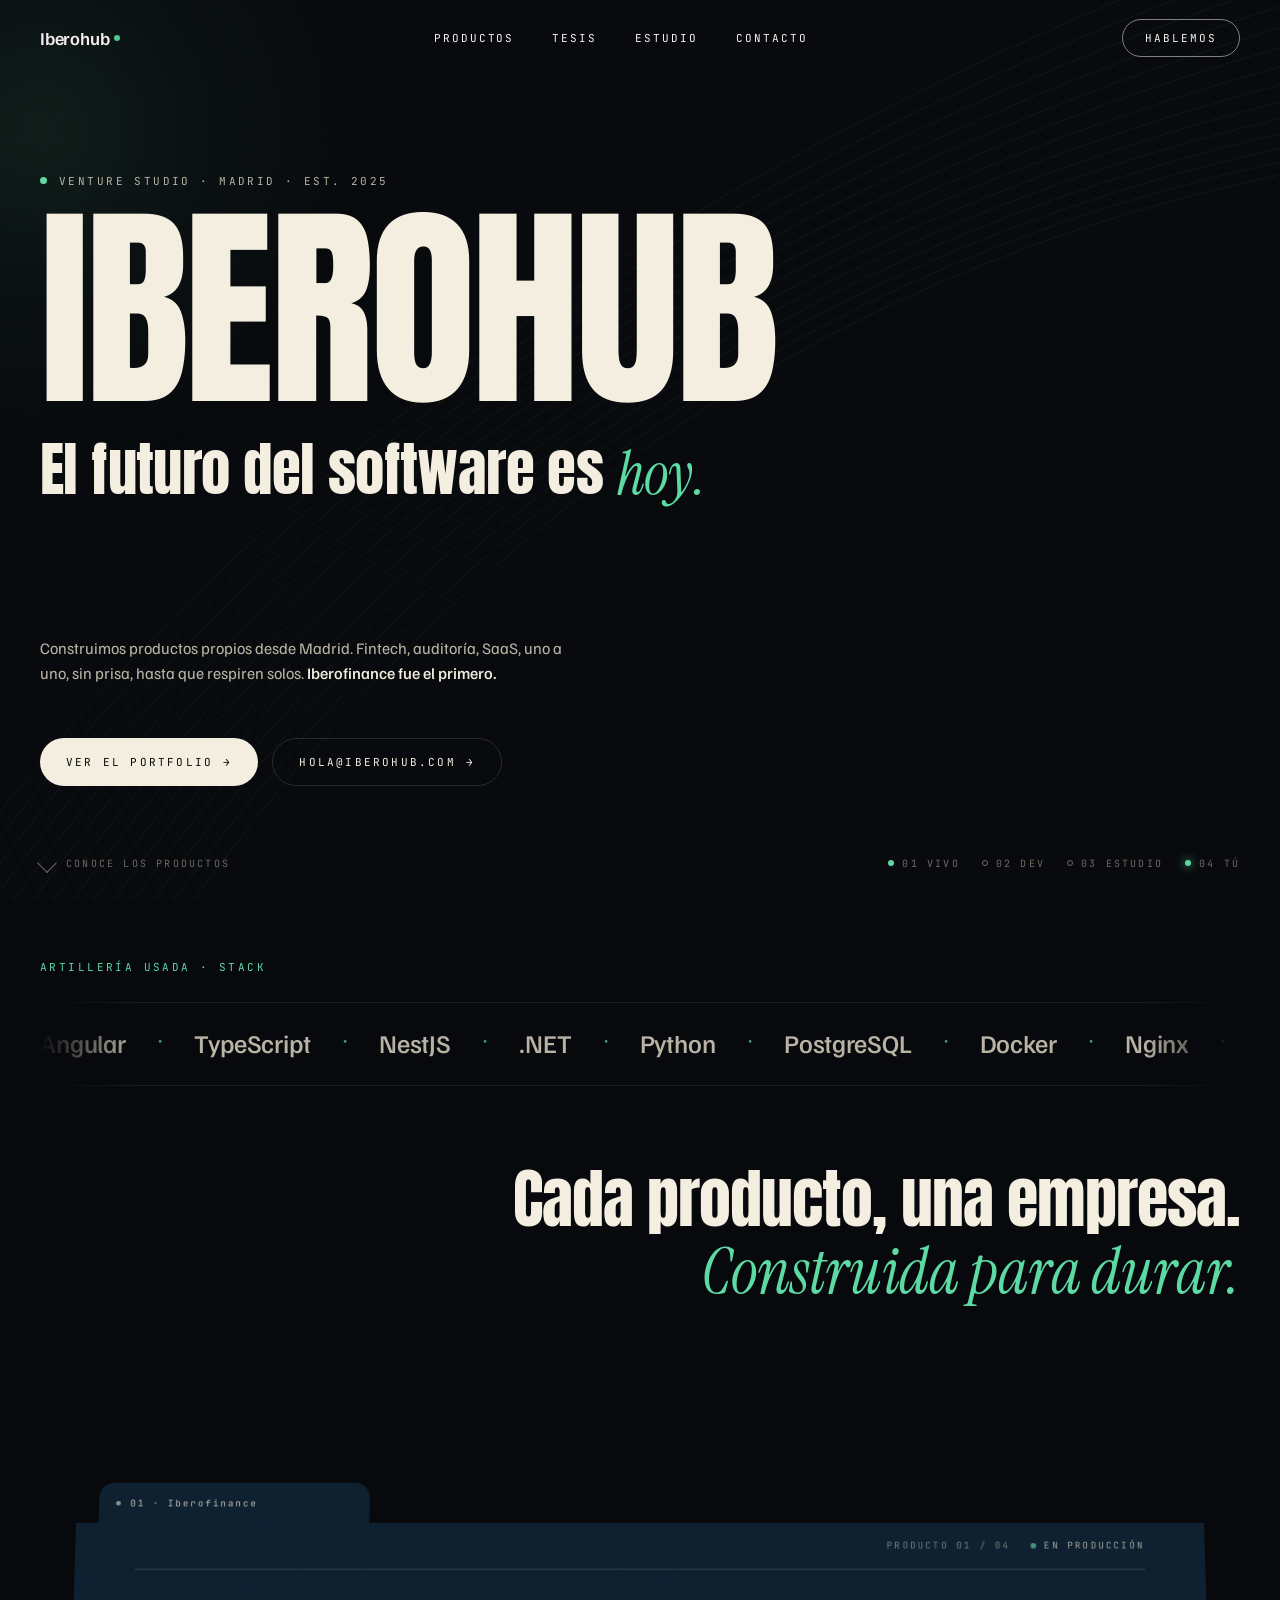
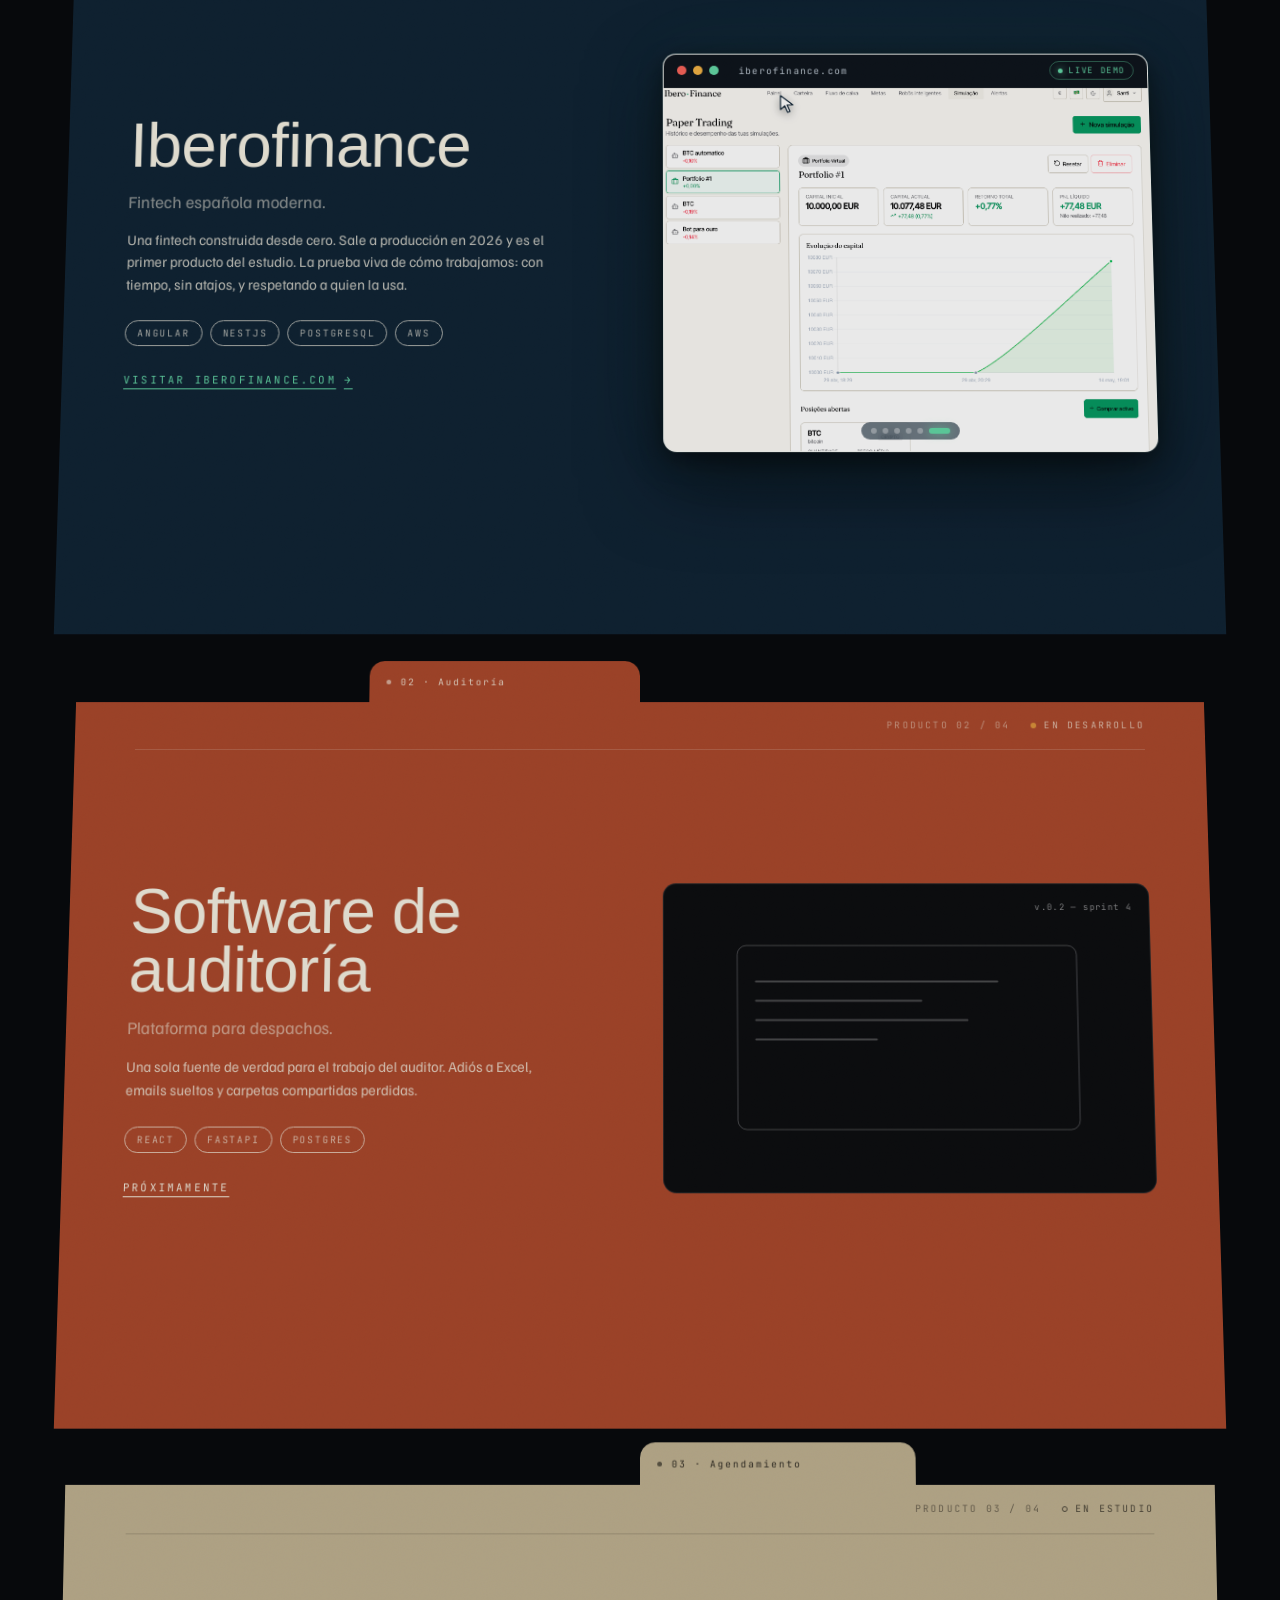
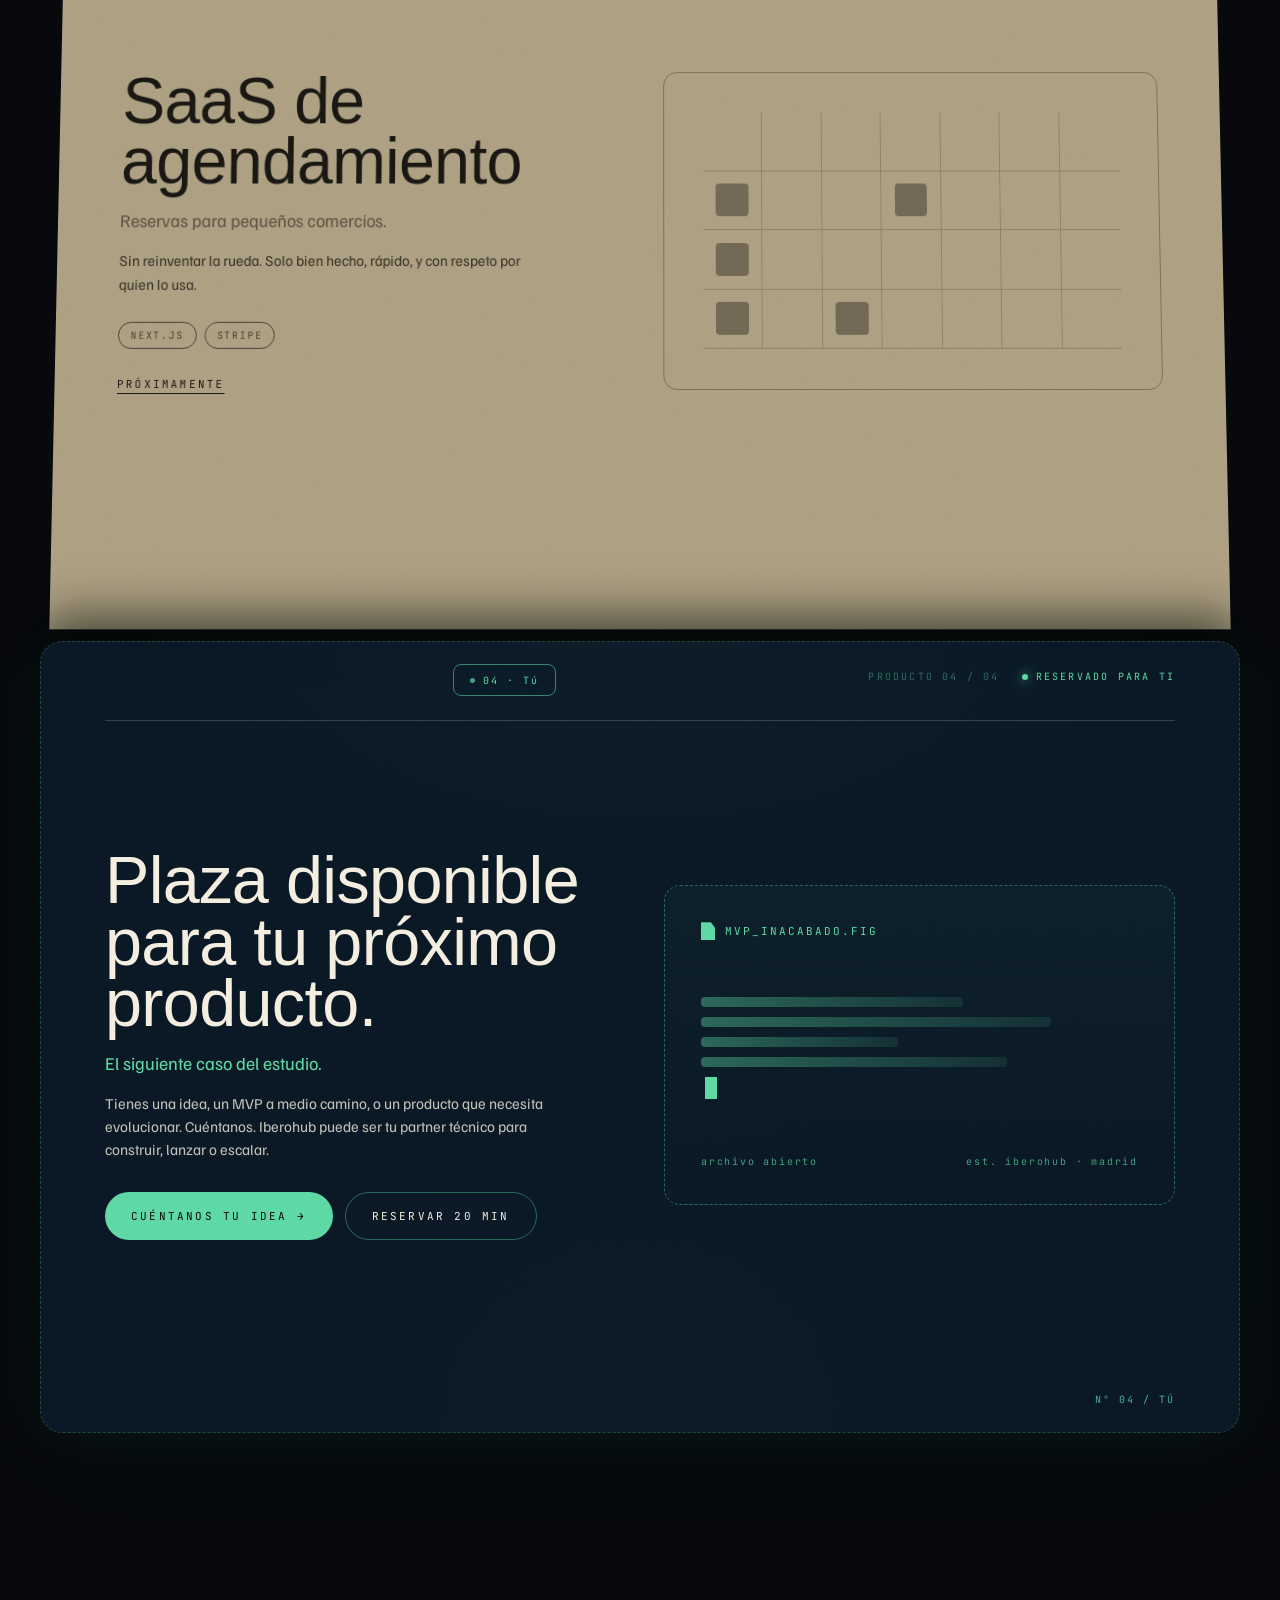
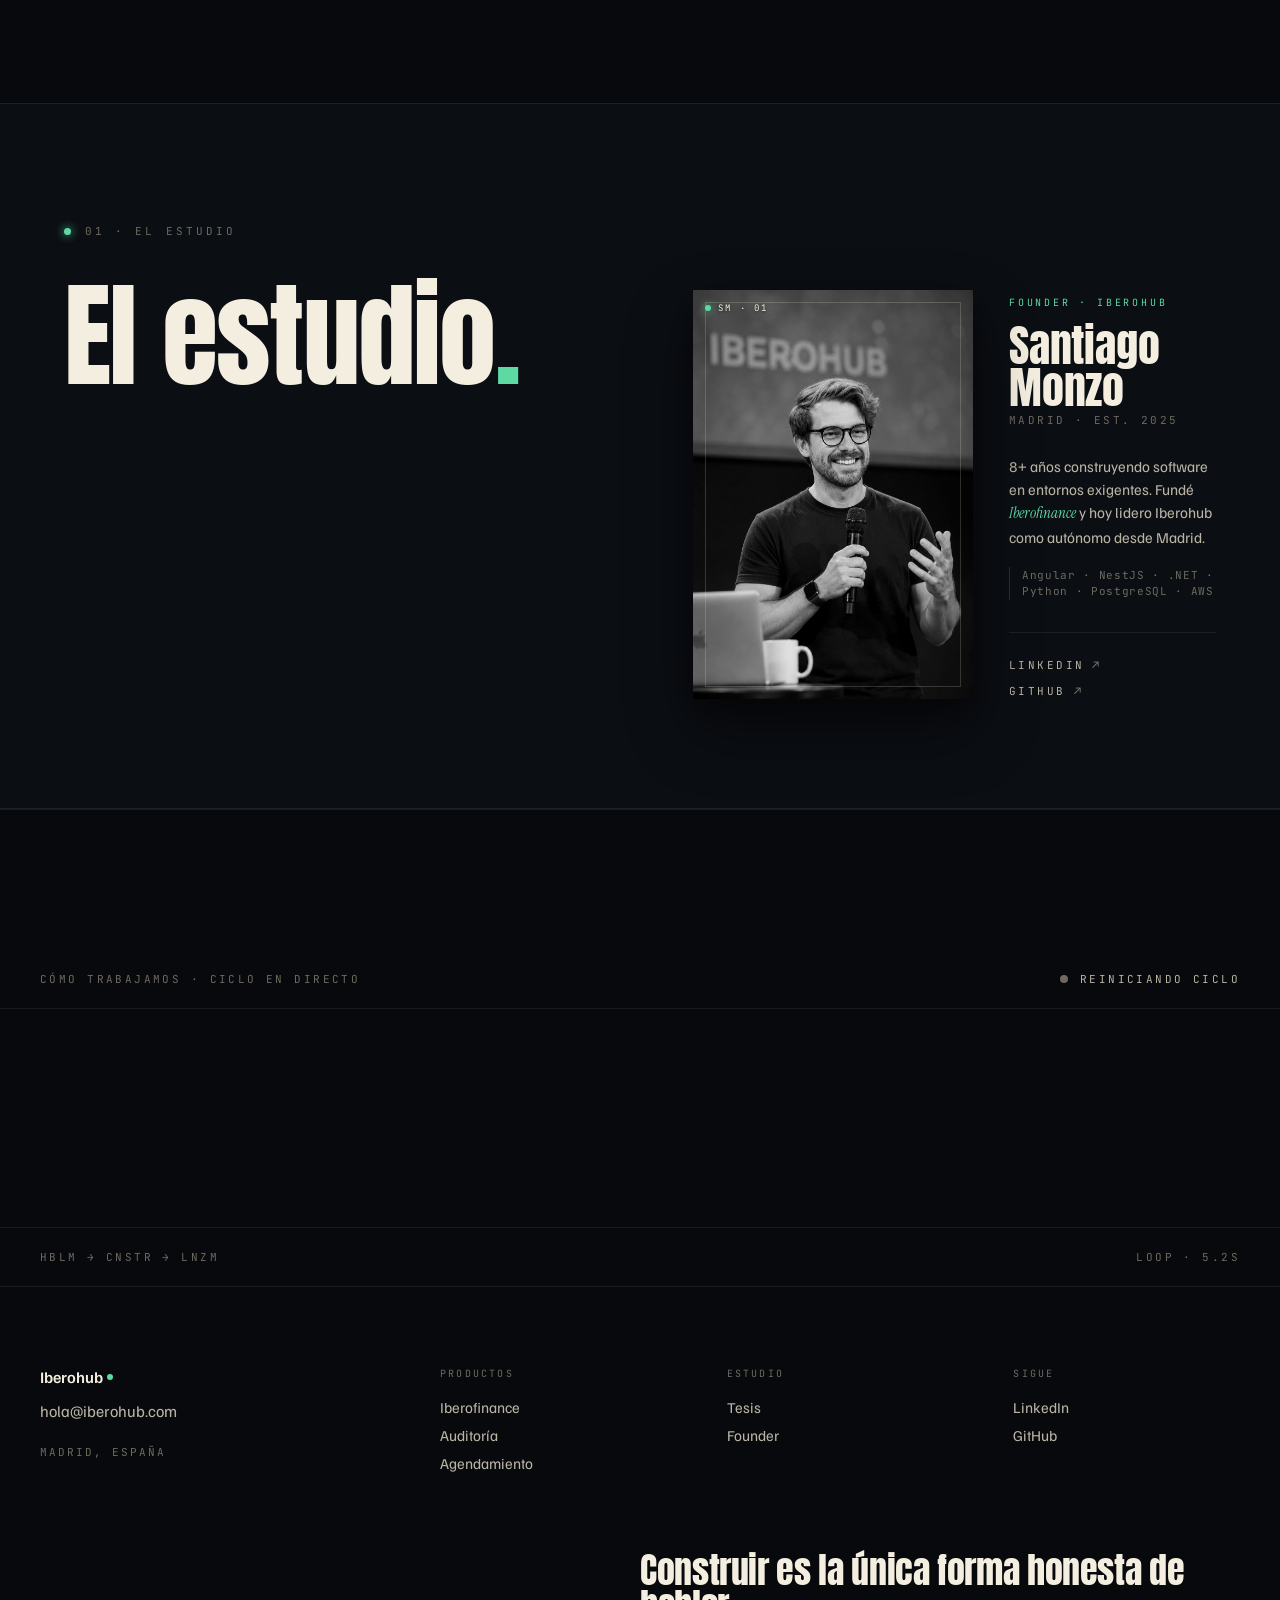
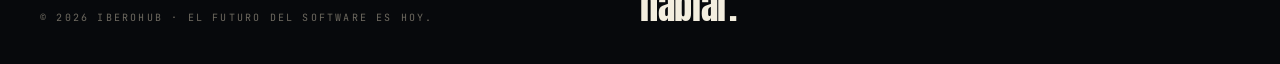
==== index.html @ 1ff1474d "Sección "El estudio" — refactor visual del founder block Renombra "El fundador" a "El estudio" y reh" ====
<!doctype html>
<html lang="es">

<head>
    <meta charset="utf-8">
    <meta name="viewport" content="width=device-width, initial-scale=1">

    <title>Iberohub — Venture Studio · Madrid</title>
    <meta name="description"
        content="Iberohub es un venture studio de Madrid. Construimos productos propios. Fintech, auditoría, SaaS, uno a uno, sin prisa. Iberofinance fue el primero.">

    <meta property="og:title" content="Iberohub. Venture studio en Madrid">
    <meta property="og:description" content="Construimos productos propios. Iberofinance fue el primero.">
    <meta property="og:image" content="https://iberohub.com/assets/images/og-iberohub-v2.png">
    <meta property="og:url" content="https://iberohub.com">
    <meta property="og:type" content="website">
    <meta property="og:locale" content="es_ES">
    <meta name="twitter:card" content="summary_large_image">

    <link rel="icon" href="./assets/images/favicon.png" sizes="1024x1024" type="image/png">

    <link rel="preconnect" href="https://fonts.googleapis.com">
    <link rel="preconnect" href="https://fonts.gstatic.com" crossorigin>
    <link
        href="https://fonts.googleapis.com/css2?family=Anton&family=Familjen+Grotesk:wght@400;500;600;700&family=Instrument+Serif:ital@0;1&family=JetBrains+Mono:wght@300;400;500&display=swap"
        rel="stylesheet">

    <link rel="stylesheet" href="./assets/css/style.css">
    <link rel="stylesheet" href="./assets/css/folders.css">
    <script defer src="./assets/js/main.js"></script>

    <script type="application/ld+json">
    {
      "@context": "https://schema.org",
      "@type": "Organization",
      "name": "Iberohub",
      "url": "https://iberohub.com",
      "description": "Venture studio de Madrid que construye, opera y escala sus propios productos de software.",
      "address": { "@type": "PostalAddress", "addressLocality": "Madrid", "addressCountry": "ES" },
      "founder": { "@type": "Person", "name": "Santiago Monzo" },
      "subOrganization": [
        { "@type": "Organization", "name": "Iberofinance", "url": "https://iberofinance.com" }
      ]
    }
    </script>
</head>

<body>

    <!-- ====================== NAV ====================== -->
    <nav class="nav" id="nav">
        <a class="brand" href="#top" aria-label="Iberohub. Inicio">
            Iberohub<span class="dot" aria-hidden="true"></span>
        </a>
        <div class="links">
            <a href="#productos">Productos</a>
            <a href="#tesis">Tesis</a>
            <a href="#estudio">Estudio</a>
            <a href="#contacto">Contacto</a>
        </div>
        <a href="mailto:hola@iberohub.com" class="cta">Hablemos</a>
    </nav>

    <main id="top">

        <!-- ====================== HERO ====================== -->
        <section class="hero" id="hero">
            <div class="hero-cursor-glow" aria-hidden="true"></div>

            <div class="hero-bg" aria-hidden="true">
                <svg viewBox="0 0 1920 1080" preserveAspectRatio="none">
                    <g class="lines" id="hero-lines"><!-- paths generadas por JS --></g>
                </svg>
            </div>
            <div class="hero-grain" aria-hidden="true"></div>

            <div class="eyebrow">
                <span class="pulse" aria-hidden="true"></span>
                Venture Studio · Madrid · Est. 2025
            </div>

            <h1 class="iberohub-mark" id="iberohub-mark" data-letters="IBEROHUB" aria-label="IBEROHUB"></h1>

            <h2 class="hero-sub" id="hero-sub" aria-live="polite">
                <span class="sub-phrase is-active" data-phrase="0">El futuro del software es <em>hoy.</em></span>
                <span class="sub-phrase" data-phrase="1">Construido en Madrid, pensado para el <em>mundo.</em></span>
                <span class="sub-phrase" data-phrase="2">Productos propios, sin <em>prisa.</em></span>
                <span class="sub-phrase" data-phrase="3">Software del mañana, <em>hoy.</em></span>
                <span class="sub-phrase" data-phrase="4">Iterar es respetar al <em>usuario.</em></span>
            </h2>

            <p class="hero-body">
                Construimos productos propios desde Madrid. Fintech, auditoría, SaaS,
                uno a uno, sin prisa, hasta que respiren solos.
                <strong>Iberofinance fue el primero.</strong>
            </p>

            <div class="hero-ctas">
                <a href="#productos" class="btn primary">
                    Ver el portfolio <span class="arrow">→</span>
                </a>
                <a href="mailto:hola@iberohub.com" class="btn ghost">
                    hola@iberohub.com <span class="arrow">→</span>
                </a>
            </div>

            <div class="hero-bottom">
                <a href="#productos" class="scroll-hint">
                    <span class="arrow-down" aria-hidden="true"></span>
                    Conoce los productos
                </a>
                <div class="hero-stack-status" aria-label="Estado de los productos">
                    <div class="item"><span class="marker" aria-hidden="true"></span>01 Vivo</div>
                    <div class="item dev"><span class="marker" aria-hidden="true"></span>02 Dev</div>
                    <div class="item dev"><span class="marker" aria-hidden="true"></span>03 Estudio</div>
                    <div class="item hook"><span class="marker" aria-hidden="true"></span>04 Tú</div>
                </div>
            </div>
        </section>

        <!-- ====================== BANNER · ARTILLERÍA USADA + MANIFIESTO ====================== -->
        <section class="artilleria" aria-labelledby="artilleria-label">
            <p class="artilleria-label" id="artilleria-label">Artillería usada · Stack</p>

            <div class="artilleria-marquee" id="artilleria-marquee">
                <div class="artilleria-track">
                    <span class="art-item">Angular</span><span class="art-sep" aria-hidden="true">•</span>
                    <span class="art-item">TypeScript</span><span class="art-sep" aria-hidden="true">•</span>
                    <span class="art-item">NestJS</span><span class="art-sep" aria-hidden="true">•</span>
                    <span class="art-item">.NET</span><span class="art-sep" aria-hidden="true">•</span>
                    <span class="art-item">Python</span><span class="art-sep" aria-hidden="true">•</span>
                    <span class="art-item">PostgreSQL</span><span class="art-sep" aria-hidden="true">•</span>
                    <span class="art-item">Docker</span><span class="art-sep" aria-hidden="true">•</span>
                    <span class="art-item">Nginx</span><span class="art-sep" aria-hidden="true">•</span>
                    <span class="art-item">Linux</span><span class="art-sep" aria-hidden="true">•</span>
                    <span class="art-item">CI/CD</span><span class="art-sep" aria-hidden="true">•</span>
                    <!-- duplicado para loop seamless -->
                    <span class="art-item" aria-hidden="true">Angular</span><span class="art-sep"
                        aria-hidden="true">•</span>
                    <span class="art-item" aria-hidden="true">TypeScript</span><span class="art-sep"
                        aria-hidden="true">•</span>
                    <span class="art-item" aria-hidden="true">NestJS</span><span class="art-sep"
                        aria-hidden="true">•</span>
                    <span class="art-item" aria-hidden="true">.NET</span><span class="art-sep"
                        aria-hidden="true">•</span>
                    <span class="art-item" aria-hidden="true">Python</span><span class="art-sep"
                        aria-hidden="true">•</span>
                    <span class="art-item" aria-hidden="true">PostgreSQL</span><span class="art-sep"
                        aria-hidden="true">•</span>
                    <span class="art-item" aria-hidden="true">Docker</span><span class="art-sep"
                        aria-hidden="true">•</span>
                    <span class="art-item" aria-hidden="true">Nginx</span><span class="art-sep"
                        aria-hidden="true">•</span>
                    <span class="art-item" aria-hidden="true">Linux</span><span class="art-sep"
                        aria-hidden="true">•</span>
                    <span class="art-item" aria-hidden="true">CI/CD</span><span class="art-sep"
                        aria-hidden="true">•</span>
                </div>
            </div>

            <h2 class="manifesto" id="manifesto">
                <span class="manifesto-line line-a">Cada producto, una empresa.</span>
                <span class="manifesto-line line-b"><em>Construida para durar.</em></span>
            </h2>
        </section>

        <!-- ====================== STACK DE FOLDERS ====================== -->
        <section class="stack-section" id="productos">
            <div class="aurora" aria-hidden="true"></div>
            <div class="stack-wrap">

                <!-- Folder 01 — Iberofinance -->
                <article class="folder f01" data-card="01">
                    <div class="folder-tab"><span class="tab-dot" aria-hidden="true"></span> 01 · Iberofinance</div>
                    <div class="folder-meta">
                        <span class="label-l">Producto 01 / 04</span>
                        <span class="status-pill"><span class="dot" aria-hidden="true"></span>En producción</span>
                    </div>
                    <div class="folder-divider" aria-hidden="true"></div>

                    <div class="folder-left">
                        <h2>Iberofinance</h2>
                        <p class="lede">Fintech española moderna.</p>
                        <p class="desc">
                            Una fintech construida desde cero. Sale a producción en 2026 y es el primer
                            producto del estudio. La prueba viva de cómo trabajamos: con tiempo, sin atajos,
                            y respetando a quien la usa.
                        </p>
                        <div class="tags">
                            <span class="tag">Angular</span>
                            <span class="tag">NestJS</span>
                            <span class="tag">PostgreSQL</span>
                            <span class="tag">AWS</span>
                        </div>
                        <a class="link" href="https://iberofinance.com" target="_blank" rel="noopener">
                            Visitar iberofinance.com <span class="arrow">→</span>
                        </a>
                    </div>

                    <div class="folder-right">
                        <div class="browser-frame" id="iberofinance-carousel">
                            <div class="browser-bar">
                                <span class="dot r"></span><span class="dot a"></span><span class="dot g"></span>
                                <span class="url">iberofinance.com</span>
                                <span class="live-pill"><span class="live-dot" aria-hidden="true"></span>LIVE
                                    DEMO</span>
                            </div>
                            <div class="carousel">
                                <img class="carousel-img" data-step="0" src="./assets/images/iberofinance/01-painel.png"
                                    alt="Panel principal de Iberofinance" loading="eager" decoding="async">
                                <img class="carousel-img" data-step="1"
                                    src="./assets/images/iberofinance/02-carteira.png" alt="Cartera" loading="lazy"
                                    decoding="async">
                                <img class="carousel-img" data-step="2" src="./assets/images/iberofinance/03-ativos.png"
                                    alt="Explorar activos" loading="lazy" decoding="async">
                                <img class="carousel-img" data-step="3" src="./assets/images/iberofinance/04-fluxo.png"
                                    alt="Flujo de caja" loading="lazy" decoding="async">
                                <img class="carousel-img" data-step="4" src="./assets/images/iberofinance/05-bots.png"
                                    alt="Robots inteligentes" loading="lazy" decoding="async">
                                <img class="carousel-img" data-step="5"
                                    src="./assets/images/iberofinance/06-simulacao.png" alt="Simulación" loading="lazy"
                                    decoding="async">

                                <div class="fake-cursor" id="fake-cursor" aria-hidden="true">
                                    <svg viewBox="0 0 20 24" width="20" height="24" fill="none">
                                        <path d="M2 2 L2 17 L6.5 13 L9.5 20 L12 19 L9 12 L15 12 Z" fill="#ffffff"
                                            stroke="#0e2335" stroke-width="1.2" stroke-linejoin="round" />
                                    </svg>
                                    <span class="cursor-label" id="cursor-label">Painel</span>
                                    <span class="ripple" id="cursor-ripple"></span>
                                    <span class="scroll-burst" id="cursor-scroll"></span>
                                </div>

                                <div class="carousel-progress" aria-hidden="true">
                                    <span class="pdot" data-step="0"></span>
                                    <span class="pdot" data-step="1"></span>
                                    <span class="pdot" data-step="2"></span>
                                    <span class="pdot" data-step="3"></span>
                                    <span class="pdot" data-step="4"></span>
                                    <span class="pdot" data-step="5"></span>
                                </div>
                            </div>
                        </div>
                    </div>
                </article>

                <!-- Folder 02 — Auditoría -->
                <article class="folder f02" data-card="02">
                    <div class="folder-tab"><span class="tab-dot" aria-hidden="true"></span> 02 · Auditoría</div>
                    <div class="folder-meta">
                        <span class="label-l">Producto 02 / 04</span>
                        <span class="status-pill"><span class="dot" aria-hidden="true"></span>En desarrollo</span>
                    </div>
                    <div class="folder-divider" aria-hidden="true"></div>

                    <div class="folder-left">
                        <h2>Software de auditoría</h2>
                        <p class="lede">Plataforma para despachos.</p>
                        <p class="desc">
                            Una sola fuente de verdad para el trabajo del auditor. Adiós a Excel,
                            emails sueltos y carpetas compartidas perdidas.
                        </p>
                        <div class="tags">
                            <span class="tag">React</span>
                            <span class="tag">FastAPI</span>
                            <span class="tag">Postgres</span>
                        </div>
                        <a class="link">Próximamente</a>
                    </div>

                    <div class="folder-right">
                        <div class="audit-mock" aria-hidden="true">
                            <div class="corner">v.0.2 — sprint 4</div>
                            <div class="panel">
                                <div class="row r1"></div>
                                <div class="row r2"></div>
                                <div class="row r3"></div>
                                <div class="row r4"></div>
                            </div>
                        </div>
                    </div>
                </article>

                <!-- Folder 03 — Agendamiento -->
                <article class="folder f03" data-card="03">
                    <div class="folder-tab"><span class="tab-dot" aria-hidden="true"></span> 03 · Agendamiento</div>
                    <div class="folder-meta">
                        <span class="label-l">Producto 03 / 04</span>
                        <span class="status-pill"><span class="dot" aria-hidden="true"></span>En estudio</span>
                    </div>
                    <div class="folder-divider" aria-hidden="true"></div>

                    <div class="folder-left">
                        <h2>SaaS de agendamiento</h2>
                        <p class="lede">Reservas para pequeños comercios.</p>
                        <p class="desc">
                            Sin reinventar la rueda. Solo bien hecho, rápido, y con respeto por quien lo usa.
                        </p>
                        <div class="tags">
                            <span class="tag">Next.js</span>
                            <span class="tag">Stripe</span>
                        </div>
                        <a class="link">Próximamente</a>
                    </div>

                    <div class="folder-right">
                        <div class="cal-mock" aria-hidden="true">
                            <div class="grid">
                                <div class="cell"></div>
                                <div class="cell"></div>
                                <div class="cell"></div>
                                <div class="cell"></div>
                                <div class="cell"></div>
                                <div class="cell"></div>
                                <div class="cell"></div>
                                <div class="cell filled"></div>
                                <div class="cell"></div>
                                <div class="cell"></div>
                                <div class="cell filled"></div>
                                <div class="cell"></div>
                                <div class="cell"></div>
                                <div class="cell"></div>
                                <div class="cell filled"></div>
                                <div class="cell"></div>
                                <div class="cell"></div>
                                <div class="cell"></div>
                                <div class="cell"></div>
                                <div class="cell"></div>
                                <div class="cell"></div>
                                <div class="cell filled"></div>
                                <div class="cell"></div>
                                <div class="cell filled"></div>
                                <div class="cell"></div>
                                <div class="cell"></div>
                                <div class="cell"></div>
                                <div class="cell"></div>
                            </div>
                        </div>
                    </div>
                </article>

                <!-- Folder 04 — Tú (gancho con aurora scroll-driven) -->
                <article class="folder f04" data-card="04">
                    <div class="folder-tab"><span class="tab-dot" aria-hidden="true"></span> 04 · Tú</div>
                    <div class="folder-meta">
                        <span class="label-l hook-label">Producto 04 / 04</span>
                        <span class="status-pill"><span class="dot" aria-hidden="true"></span>Reservado para ti</span>
                    </div>
                    <div class="folder-divider" aria-hidden="true"></div>

                    <div class="folder-left">
                        <h2>Plaza disponible para tu próximo producto.</h2>
                        <p class="lede mint">El siguiente caso del estudio.</p>
                        <p class="desc">
                            Tienes una idea, un MVP a medio camino, o un producto que necesita evolucionar.
                            Cuéntanos. Iberohub puede ser tu partner técnico para construir, lanzar o escalar.
                        </p>
                        <div class="hook-ctas">
                            <a href="mailto:hola@iberohub.com?subject=Cuenta%20tu%20idea" class="btn hook-primary">
                                Cuéntanos tu idea <span class="arrow">→</span>
                            </a>
                            <a href="#contacto" class="btn hook-secondary">Reservar 20 min</a>
                        </div>
                    </div>

                    <div class="folder-right">
                        <div class="hook-card" aria-hidden="true">
                            <div class="filename">
                                <span id="hook-filename">tu_idea.txt</span>
                            </div>
                            <div class="scribble">
                                <div class="line"></div>
                                <div class="line"></div>
                                <div class="line"></div>
                                <div class="line"></div>
                                <span class="cursor"></span>
                            </div>
                            <div class="meta-row">
                                <span>archivo abierto</span>
                                <span>est. iberohub · madrid</span>
                            </div>
                        </div>
                    </div>

                    <div class="hook-counter" aria-hidden="true">N° 04 / TÚ</div>
                </article>

                <div class="stack-release" aria-hidden="true"></div>
            </div>
        </section>

        <!-- ====================== EL ESTUDIO ====================== -->
        <section class="estudio" id="tesis" aria-labelledby="estudio-title">
            <p class="estudio-eyebrow">
                <span class="dot" aria-hidden="true"></span>
                01 · El estudio
            </p>

            <div class="estudio-grid">
                <div class="estudio-text">
                    <h2 class="estudio-title" id="estudio-title">El estudio<span class="estudio-period" aria-hidden="true">.</span></h2>
                    <div class="estudio-manifesto">
                        <p class="manifesto-frase" data-i="0">Creemos que el mejor software se construye con tiempo, no con
                            prisa de inversor. Que la integridad técnica supera al hype.</p>
                        <p class="manifesto-frase" data-i="1">Que un fundador con un producto que funciona dice más que diez
                            slides de pitch deck.</p>
                        <p class="manifesto-frase" data-i="2">No buscamos crecer rápido. Buscamos construir bien.</p>
                        <p class="manifesto-frase" data-i="3">No somos una agencia. Somos un estudio de productos. Este es
                            nuestro enfoque.</p>
                    </div>
                </div>

                <aside class="estudio-card" aria-label="Tarjeta del estudio">
                    <div class="estudio-photo">
                        <span class="estudio-photo-mark" aria-hidden="true">SM · 01</span>
                        <span class="estudio-photo-frame" aria-hidden="true"></span>
                        <img src="assets/santiago.png" alt="Santiago Monzo" loading="lazy">
                    </div>
                    <div class="estudio-info">
                        <p class="estudio-role">Founder · Iberohub</p>
                        <h3 class="estudio-name">Santiago<br>Monzo</h3>
                        <p class="estudio-loc">Madrid · Est. 2025</p>
                        <p class="estudio-bio">8+ años construyendo software en entornos exigentes. Fundé
                            <em>Iberofinance</em> y hoy lidero Iberohub como autónomo desde Madrid.
                        </p>
                        <p class="estudio-stack">Angular · NestJS · .NET · Python · PostgreSQL · AWS</p>
                        <ul class="estudio-socials">
                            <li><a href="https://www.linkedin.com/in/santiagomonzo/" target="_blank" rel="noopener">LinkedIn</a></li>
                            <li><a href="https://github.com/SantiagoPeres" target="_blank" rel="noopener">GitHub</a></li>
                        </ul>
                    </div>
                </aside>
            </div>
        </section>

        <!-- ====================== SIGNAL — semáforo ====================== -->
        <section class="signal-section" id="contacto" aria-label="Cómo trabajamos">
            <div class="signal-caption">
                <span>Cómo trabajamos · Ciclo en directo</span>
                <span class="state" id="signal-state">
                    <span class="dot" aria-hidden="true"></span>
                    <span class="state-label">Fase · Hablamos</span>
                </span>
            </div>

            <div class="signal-rail">
                <div class="signal-track" id="signal-track">
                    <div class="signal-word red is-active" data-phase="0">
                        <span class="num">01</span>
                        <span class="signal-light" aria-hidden="true">
                            <span class="bulb r"></span><span class="bulb a"></span><span class="bulb g"></span>
                        </span>
                        <span class="text">Hablamos</span>
                    </div>
                    <div class="signal-word amber" data-phase="1">
                        <span class="num">02</span>
                        <span class="signal-light" aria-hidden="true">
                            <span class="bulb r"></span><span class="bulb a"></span><span class="bulb g"></span>
                        </span>
                        <span class="text">Construimos</span>
                    </div>
                    <div class="signal-word green" data-phase="2">
                        <span class="num">03</span>
                        <span class="signal-light" aria-hidden="true">
                            <span class="bulb r"></span><span class="bulb a"></span><span class="bulb g"></span>
                        </span>
                        <span class="text">Lanzamos</span>
                    </div>
                </div>
            </div>

            <div class="signal-caption">
                <span>HBLM → CNSTR → LNZM</span>
                <span>Loop · 5.2s</span>
            </div>
        </section>

    </main>

    <!-- ====================== FOOTER ====================== -->
    <footer>
        <div class="foot">
            <div class="foot-col foot-brand">
                <div class="logo">Iberohub<span class="dot" aria-hidden="true"></span></div>
                <div class="email"><a href="mailto:hola@iberohub.com">hola@iberohub.com</a></div>
                <div class="loc">Madrid, España</div>
            </div>
            <div class="foot-col">
                <h4>Productos</h4>
                <ul>
                    <li><a href="https://iberofinance.com" target="_blank" rel="noopener">Iberofinance</a></li>
                    <li><a href="#productos">Auditoría</a></li>
                    <li><a href="#productos">Agendamiento</a></li>
                </ul>
            </div>
            <div class="foot-col" id="estudio">
                <h4>Estudio</h4>
                <ul>
                    <li><a href="#tesis">Tesis</a></li>
                    <li><a href="#tesis">Founder</a></li>
                </ul>
            </div>
            <div class="foot-col">
                <h4>Sigue</h4>
                <ul>
                    <li><a href="https://www.linkedin.com/in/santiagomonzo/" target="_blank" rel="noopener">LinkedIn</a>
                    </li>
                    <li><a href="https://github.com/SantiagoPeres" target="_blank" rel="noopener">GitHub</a></li>
                </ul>
            </div>
        </div>
        <div class="foot-end">
            <span>© 2026 IBEROHUB · El futuro del software es hoy.</span>
            <span class="quote">Construir es la única forma honesta de hablar.</span>
        </div>
    </footer>

</body>

</html>
---- assets/css/style.css ----
/* ============================================================
   IBEROHUB · Implementación del design handoff (Anton + folders stack + signal)
   ============================================================ */

:root {
    --bg: #07090c;
    --bg-2: #0b0e13;
    --ink: #f3eedf;
    --ink-dim: #b9b3a4;
    --ink-mute: #6e6a60;
    --line: rgba(243, 238, 223, 0.08);
    --line-2: rgba(243, 238, 223, 0.14);

    --mint: #5dd9a4;
    --mint-soft: #2a8f6a;

    /* product colors */
    --navy: #0e2335;
    --rust: #ad4628;
    --sand: #b9aa89;
    --hook: #0a1825;

    /* signal */
    --red: #e3503c;
    --amber: #f3b13a;
    --green: #5dd9a4;

    --font-display: "Anton", "Archivo Black", "Helvetica Neue", sans-serif;
    --font-body: "Familjen Grotesk", "Inter", system-ui, sans-serif;
    --font-mono: "JetBrains Mono", ui-monospace, monospace;
    --font-italic: "Instrument Serif", "Times New Roman", serif;
}

* { box-sizing: border-box; }
html, body {
    margin: 0;
    padding: 0;
    background: var(--bg);
    color: var(--ink);
    font-family: var(--font-body);
    -webkit-font-smoothing: antialiased;
    -moz-osx-font-smoothing: grayscale;
}
html { scroll-behavior: smooth; }
body { overflow-x: hidden; }

a { color: inherit; text-decoration: none; }
img, svg { max-width: 100%; height: auto; display: block; }
::selection { background: var(--mint); color: #07090c; }

/* ============================================================
   NAV
   ============================================================ */
.nav {
    position: fixed; top: 0; left: 0; right: 0;
    height: 76px;
    display: flex; align-items: center; justify-content: space-between;
    padding: 0 40px;
    z-index: 50;
    mix-blend-mode: difference;
}
.nav .brand {
    font-family: var(--font-body);
    font-weight: 600;
    font-size: 18px;
    letter-spacing: -0.01em;
    display: flex; align-items: center; gap: 4px;
    color: #fff;
}
.nav .brand .dot {
    width: 6px; height: 6px; background: var(--mint);
    border-radius: 50%; display: inline-block;
}
.nav .links {
    display: flex; gap: 38px;
    font-family: var(--font-mono);
    font-size: 11px;
    letter-spacing: 0.18em;
    text-transform: uppercase;
    color: #fff;
}
.nav .links a { transition: opacity 0.2s; }
.nav .links a:hover { opacity: 0.6; }
.nav .cta {
    border: 1px solid rgba(255, 255, 255, 0.5);
    border-radius: 100px;
    padding: 11px 22px;
    font-family: var(--font-mono);
    font-size: 11px;
    letter-spacing: 0.18em;
    text-transform: uppercase;
    color: #fff;
    cursor: pointer;
    background: transparent;
    transition: background 0.2s, color 0.2s;
}
.nav .cta:hover { background: rgba(255, 255, 255, 0.1); }

/* ============================================================
   HERO
   ============================================================ */
.hero {
    position: relative;
    min-height: 100vh;
    padding: 140px 40px 80px;
    overflow: hidden;
    display: flex; flex-direction: column; justify-content: center;
}

.hero-bg { position: absolute; inset: 0; pointer-events: none; }
.hero-bg svg { width: 100%; height: 100%; }
.hero-bg .lines path {
    stroke: rgba(93, 217, 164, 0.13);
    fill: none;
    stroke-width: 0.7;
}

.hero-grain {
    position: absolute; inset: 0; pointer-events: none;
    opacity: 0.05;
    background-image: url("data:image/svg+xml;utf8,<svg xmlns='http://www.w3.org/2000/svg' width='160' height='160'><filter id='n'><feTurbulence type='fractalNoise' baseFrequency='0.9' numOctaves='2'/></filter><rect width='100%' height='100%' filter='url(%23n)'/></svg>");
    mix-blend-mode: overlay;
}

.hero-cursor-glow {
    position: absolute;
    width: 700px; height: 700px;
    border-radius: 50%;
    background: radial-gradient(circle,
        rgba(93, 217, 164, 0.10) 0%,
        rgba(93, 217, 164, 0.04) 30%,
        transparent 70%);
    transform: translate(-50%, -50%);
    pointer-events: none;
    transition: opacity 0.4s;
    filter: blur(20px);
    z-index: 1;
}

.eyebrow {
    position: relative; z-index: 2;
    font-family: var(--font-mono);
    font-size: 11px;
    letter-spacing: 0.22em;
    text-transform: uppercase;
    color: var(--ink-dim);
    display: flex; align-items: center; gap: 12px;
    margin-bottom: 28px;
}
.eyebrow .pulse {
    width: 7px; height: 7px; border-radius: 50%;
    background: var(--mint);
    box-shadow: 0 0 0 0 rgba(93, 217, 164, 0.7);
    animation: pulse 2.4s infinite;
}
@keyframes pulse {
    0%   { box-shadow: 0 0 0 0 rgba(93, 217, 164, 0.6); }
    70%  { box-shadow: 0 0 0 14px rgba(93, 217, 164, 0); }
    100% { box-shadow: 0 0 0 0 rgba(93, 217, 164, 0); }
}

.iberohub-mark {
    position: relative; z-index: 2;
    font-family: var(--font-display);
    font-size: clamp(120px, 17vw, 280px);
    line-height: 0.86;
    letter-spacing: -0.02em;
    color: var(--ink);
    margin: 0;
    font-weight: 400;
    display: flex;
    flex-wrap: nowrap;
}
.iberohub-mark .letter {
    display: inline-block;
    position: relative;
    will-change: transform;
    transition: transform 0.6s cubic-bezier(0.2, 0.7, 0.2, 1);
}

.hero-sub {
    position: relative; z-index: 2;
    font-family: var(--font-display);
    font-size: clamp(38px, 4.6vw, 72px);
    letter-spacing: -0.01em;
    line-height: 1.05;
    margin: 36px 0 0;
    color: var(--ink);
    font-weight: 400;
    max-width: 1100px;
    /* Altura para 2 líneas + respiración — frases largas envuelven sin desbordar */
    min-height: 2.4em;
}
.hero-sub .sub-phrase {
    position: absolute;
    left: 0;
    top: 0;
    right: 0;
    opacity: 0;
    transform: translateY(12px);
    transition:
        opacity 0.7s cubic-bezier(0.2, 0.7, 0.2, 1),
        transform 0.7s cubic-bezier(0.2, 0.7, 0.2, 1);
    pointer-events: none;
    will-change: opacity, transform;
}
.hero-sub .sub-phrase.is-active {
    opacity: 1;
    transform: translateY(0);
    pointer-events: auto;
}
.hero-sub .sub-phrase.is-leaving {
    opacity: 0;
    transform: translateY(-12px);
    pointer-events: none;
}
.hero-sub .sub-phrase em {
    font-family: var(--font-italic);
    font-style: italic;
    color: var(--mint);
    font-weight: 400;
    letter-spacing: -0.005em;
}

.hero-body {
    position: relative; z-index: 2;
    font-size: 16px;
    line-height: 1.55;
    color: var(--ink-dim);
    max-width: 540px;
    margin-top: 56px;
}
.hero-body strong { color: var(--ink); font-weight: 500; }

.hero-ctas {
    position: relative; z-index: 2;
    display: flex; gap: 14px; margin-top: 36px;
}

.btn {
    display: inline-flex;
    align-items: center;
    gap: 10px;
    padding: 16px 26px;
    border-radius: 100px;
    font-family: var(--font-mono);
    font-size: 11px;
    letter-spacing: 0.2em;
    text-transform: uppercase;
    cursor: pointer;
    border: 0;
    background: transparent;
    color: var(--ink);
    transition: transform 0.2s ease, background 0.2s ease, color 0.2s ease, border-color 0.2s ease;
}
.btn.primary { background: var(--ink); color: #07090c; }
.btn.primary:hover { background: var(--mint); }
.btn.ghost { border: 1px solid var(--line-2); color: var(--ink); }
.btn.ghost:hover { border-color: var(--ink); background: rgba(243, 238, 223, 0.05); }
.btn:hover { transform: translateY(-1px); }
.btn .arrow { display: inline-block; transition: transform 0.25s ease; }
.btn:hover .arrow { transform: translateX(4px); }

.hero-bottom {
    position: absolute;
    left: 40px; right: 40px; bottom: 30px;
    z-index: 2;
    display: flex; justify-content: space-between; align-items: center;
    font-family: var(--font-mono);
    font-size: 10px;
    letter-spacing: 0.22em;
    text-transform: uppercase;
    color: var(--ink-mute);
}
.hero-bottom .scroll-hint {
    display: flex; align-items: center; gap: 12px;
    color: var(--ink-mute);
    transition: color 0.2s;
}
.hero-bottom .scroll-hint:hover { color: var(--ink); }
.hero-bottom .arrow-down {
    width: 14px; height: 14px;
    border-bottom: 1px solid currentColor;
    border-right: 1px solid currentColor;
    transform: rotate(45deg);
    animation: bob 1.6s ease-in-out infinite;
}
@keyframes bob {
    0%, 100% { transform: rotate(45deg) translate(0, 0); }
    50%      { transform: rotate(45deg) translate(3px, 3px); }
}

.hero-stack-status { display: flex; gap: 22px; }
.hero-stack-status .item { display: flex; align-items: center; gap: 8px; }
.hero-stack-status .item .marker {
    width: 6px; height: 6px; border-radius: 50%;
    background: var(--mint);
}
.hero-stack-status .item.dev .marker {
    background: transparent;
    border: 1px solid var(--ink-mute);
}
.hero-stack-status .item.hook .marker {
    background: var(--mint);
    box-shadow: 0 0 10px var(--mint);
}

/* ============================================================
   ARTILLERÍA USADA — marquee + manifesto
   ============================================================ */
.artilleria {
    position: relative;
    padding: 60px 40px 80px;
    background: var(--bg);
}

.artilleria-label {
    font-family: var(--font-mono);
    font-size: 11px;
    letter-spacing: 0.22em;
    text-transform: uppercase;
    color: var(--mint);
    margin: 0 0 28px;
}

/* Marquee */
.artilleria-marquee {
    position: relative;
    border-top: 1px solid var(--line);
    border-bottom: 1px solid var(--line);
    padding: 28px 0;
    overflow: hidden;
    /* Fade-out lateral */
    -webkit-mask-image: linear-gradient(to right,
        transparent 0,
        #000 8%,
        #000 92%,
        transparent 100%);
            mask-image: linear-gradient(to right,
        transparent 0,
        #000 8%,
        #000 92%,
        transparent 100%);
}

.artilleria-track {
    display: inline-flex;
    align-items: center;
    gap: 32px;
    white-space: nowrap;
    animation: artilleria-scroll 50s linear infinite;
    will-change: transform;
    transition: animation-duration 0.5s ease;
}
.artilleria-marquee:hover .artilleria-track {
    animation-duration: 166s;  /* ~30% velocidad */
}

@keyframes artilleria-scroll {
    from { transform: translateX(0); }
    to   { transform: translateX(-50%); }
}

.art-item {
    font-family: var(--font-body);
    font-size: clamp(20px, 2vw, 28px);
    line-height: 1;
    letter-spacing: -0.005em;
    color: var(--ink-dim);
    font-weight: 500;
    transition: color 0.2s ease, text-shadow 0.2s ease;
    cursor: default;
}
.art-item:hover {
    color: var(--mint);
    text-shadow: 0 0 18px rgba(93, 217, 164, 0.5);
}

.art-sep {
    color: var(--mint);
    font-size: 14px;
    opacity: 0.7;
    display: inline-block;
    transform: translateY(-4px);
}

/* Manifesto */
.manifesto {
    margin: 80px 0 0;
    font-family: var(--font-display);
    font-size: clamp(40px, 5vw, 72px);
    line-height: 1.05;
    letter-spacing: -0.015em;
    font-weight: 400;
    color: var(--ink);
    text-align: right;
    max-width: 100%;
}
.manifesto-line {
    display: block;
}
.manifesto .line-b em {
    font-family: var(--font-italic);
    font-style: italic;
    color: var(--mint);
    font-weight: 400;
    letter-spacing: -0.005em;
}

/* Stagger reveal — palabras splitead por JS.
   --w-i: índice de palabra (stagger). --px: parallax X (mousemove). */
.manifesto .word {
    display: inline-block;
    opacity: 0;
    transform: translate(var(--px, 0px), 20px);
    transition:
        opacity 0.6s cubic-bezier(0.2, 0.7, 0.2, 1),
        transform 0.6s cubic-bezier(0.2, 0.7, 0.2, 1);
    transition-delay: calc(var(--w-i, 0) * 60ms);
    will-change: transform, opacity;
}
.manifesto.is-visible .word {
    opacity: 1;
    transform: translate(var(--px, 0px), 0);
    /* Una vez visible, el stagger termina; el parallax X actualiza sin delay */
    transition-delay: 0s;
    transition-duration: 0.45s;
}

/* ============================================================
   STACK · FOLDERS
   ============================================================ */
.stack-section {
    position: relative;
    background: var(--bg);
    padding-top: 80px;
}

.stack-wrap { position: relative; }

.folder {
    position: sticky;
    width: calc(100vw - 80px);
    margin: 0 auto;
    border-radius: 22px;
    padding: 96px 64px 80px;
    min-height: 88vh;
    display: grid;
    grid-template-columns: 1fr 1fr;
    gap: 48px;
    align-items: center;
    box-shadow:
        0 -24px 50px rgba(0, 0, 0, 0.55),
        0 -1px 0 rgba(255, 255, 255, 0.04);
    overflow: hidden;
    transform-origin: center top;
    will-change: transform;
}
.folder.f01 { top: 30px; background: var(--navy); color: var(--ink); }
.folder.f02 { top: 80px; background: var(--rust); color: var(--ink); }
.folder.f03 { top: 130px; background: var(--sand); color: #1a1813; }
.folder.f04 {
    top: 180px;
    background: var(--hook);
    color: var(--ink);
    border: 1px dashed rgba(93, 217, 164, calc(0.25 + var(--hook-glow, 0) * 0.55));
    box-shadow:
        0 -24px 50px rgba(0, 0, 0, 0.6),
        0 0 calc(60px + var(--hook-glow, 0) * 240px) rgba(93, 217, 164, calc(0.08 + var(--hook-glow, 0) * 0.35)),
        0 0 calc(140px + var(--hook-glow, 0) * 400px) rgba(93, 217, 164, calc(0.04 + var(--hook-glow, 0) * 0.18));
    isolation: isolate;
}

/* spacer at bottom for stack release */
.stack-release { height: 30vh; }

/* paper texture overlay */
.folder::after {
    content: "";
    position: absolute; inset: 0;
    pointer-events: none;
    background-image: url("data:image/svg+xml;utf8,<svg xmlns='http://www.w3.org/2000/svg' width='200' height='200'><filter id='n'><feTurbulence type='fractalNoise' baseFrequency='0.85' numOctaves='2'/></filter><rect width='100%' height='100%' filter='url(%23n)'/></svg>");
    opacity: 0.04;
    mix-blend-mode: overlay;
}

/* aurora behind folder 04 (scroll-driven via --hook-glow) — z-index:-1
   queda detrás del contenido sin forzar position: relative en los hijos,
   gracias al stacking context de isolation: isolate en .folder.f04. */
.folder.f04::before {
    content: "";
    position: absolute; inset: -2px;
    border-radius: inherit;
    pointer-events: none;
    background:
        radial-gradient(ellipse 80% 60% at 50% 0%,
            rgba(93, 217, 164, calc(0.05 + var(--hook-glow, 0) * 0.22)) 0%,
            transparent 60%),
        radial-gradient(ellipse 60% 90% at 50% 100%,
            rgba(93, 217, 164, calc(0.03 + var(--hook-glow, 0) * 0.14)) 0%,
            transparent 70%),
        linear-gradient(180deg,
            rgba(93, 217, 164, calc(var(--hook-glow, 0) * 0.04)) 0%,
            transparent 50%);
    opacity: calc(0.5 + var(--hook-glow, 0) * 0.5);
    transition: opacity 0.4s ease;
    z-index: -1;
}

/* aurora ribbon dentro de la sección */
.stack-section .aurora {
    position: absolute;
    left: 0; right: 0; bottom: 0;
    height: 60vh;
    pointer-events: none;
    z-index: 0;
    background: radial-gradient(ellipse 70% 70% at 50% 100%,
        rgba(93, 217, 164, calc(var(--hook-glow, 0) * 0.18)) 0%,
        rgba(93, 217, 164, calc(var(--hook-glow, 0) * 0.05)) 35%,
        transparent 70%);
    opacity: calc(var(--hook-glow, 0) * 1);
    transition: opacity 0.3s ease;
}

/* TABS — escalonadas horizontalmente */
.folder-tab {
    position: absolute;
    top: 22px;
    height: 32px;
    padding: 8px 16px;
    border-radius: 8px;
    font-family: var(--font-mono);
    font-size: 10px;
    letter-spacing: 0.2em;
    display: flex; align-items: center; gap: 8px;
    color: var(--ink);
    border: 1px solid currentColor;
    z-index: 2;
}
.folder.f01 .folder-tab { left: 64px;  border-color: rgba(243, 238, 223, 0.5); }
.folder.f02 .folder-tab { left: 180px; border-color: rgba(243, 238, 223, 0.55); }
.folder.f03 .folder-tab { left: 296px; border-color: rgba(26, 24, 19, 0.45); color: #1a1813; }
.folder.f04 .folder-tab { left: 412px; border-color: rgba(93, 217, 164, 0.55); color: var(--mint); }

.folder-tab .tab-dot {
    width: 5px; height: 5px; border-radius: 50%;
    background: currentColor;
    opacity: 0.7;
}

.folder-meta {
    position: absolute;
    top: 28px; right: 64px;
    z-index: 2;
    display: flex; align-items: center; gap: 22px;
    font-family: var(--font-mono);
    font-size: 10px;
    letter-spacing: 0.22em;
    text-transform: uppercase;
    opacity: 0.7;
}
.folder-meta .label-l { opacity: 0.7; }
.folder.f04 .folder-meta { opacity: 1; }
.folder.f04 .hook-label { color: rgba(93, 217, 164, 0.6); }
.folder-meta .status-pill { display: flex; align-items: center; gap: 8px; }
.folder-meta .status-pill .dot { width: 6px; height: 6px; border-radius: 50%; }
.folder.f01 .status-pill .dot { background: var(--mint); }
.folder.f02 .status-pill .dot { background: var(--amber); }
.folder.f03 .status-pill .dot { background: transparent; border: 1px solid currentColor; }
.folder.f04 .status-pill { color: var(--mint); }
.folder.f04 .status-pill .dot { background: var(--mint); box-shadow: 0 0 12px var(--mint); }

.folder-divider {
    position: absolute; top: 78px; left: 64px; right: 64px;
    height: 1px; background: currentColor; opacity: 0.18;
    z-index: 2;
}

.folder-left {
    display: flex; flex-direction: column; gap: 18px;
    max-width: 480px;
}
.folder-left h2 {
    font-family: var(--font-display);
    font-weight: 400;
    font-size: clamp(48px, 5.2vw, 80px);
    line-height: 0.92;
    letter-spacing: -0.01em;
    margin: 0;
}
.folder-left .lede {
    font-size: 18px;
    color: currentColor;
    opacity: 0.55;
    margin: 0;
}
.folder-left .lede.mint { color: var(--mint); opacity: 1; }
.folder-left .desc {
    font-size: 15px;
    line-height: 1.55;
    opacity: 0.78;
    margin: 0;
    max-width: 440px;
}
.folder-left .tags {
    display: flex; gap: 8px; flex-wrap: wrap;
    margin-top: 8px;
}
.folder-left .tag {
    font-family: var(--font-mono);
    font-size: 10px;
    letter-spacing: 0.18em;
    text-transform: uppercase;
    padding: 6px 12px;
    border: 1px solid currentColor;
    border-radius: 100px;
    opacity: 0.7;
}
.folder-left .link {
    font-family: var(--font-mono);
    font-size: 11px;
    letter-spacing: 0.2em;
    text-transform: uppercase;
    margin-top: 10px;
    display: inline-flex; align-items: center; gap: 8px;
    text-decoration: underline;
    text-underline-offset: 5px;
    text-decoration-thickness: 1px;
    cursor: pointer;
}
.folder.f01 .folder-left .link { color: var(--mint); }
.folder.f04 .folder-left .link { color: var(--mint); }
.folder-left .link .arrow { transition: transform 0.25s ease; }
.folder-left .link:hover .arrow { transform: translateX(4px); }

/* Right column */
.folder-right {
    position: relative;
    align-self: stretch;
    display: flex; align-items: center; justify-content: center;
    min-height: 460px;
}

/* product 01 — browser-framed carousel animado */
.browser-frame {
    width: 100%; max-width: 720px;
    background: #f5f7f3;
    border-radius: 14px;
    border: 1px solid rgba(255, 255, 255, 0.08);
    overflow: hidden;
    box-shadow:
        0 30px 80px rgba(0, 0, 0, 0.55),
        0 8px 24px rgba(0, 0, 0, 0.45),
        0 0 0 1px rgba(93, 217, 164, 0.04),
        0 0 80px rgba(93, 217, 164, 0.06);
    position: relative;
}
.browser-bar {
    height: 36px;
    display: flex; align-items: center; gap: 7px;
    padding: 0 14px;
    background: #0d141c;
    border-bottom: 1px solid rgba(255, 255, 255, 0.06);
}
.browser-bar .dot { width: 10px; height: 10px; border-radius: 50%; background: #2a3340; }
.browser-bar .dot.r { background: #ff6056; }
.browser-bar .dot.a { background: #f5b13c; }
.browser-bar .dot.g { background: #5dd9a4; }
.browser-bar .url {
    margin-left: 14px;
    font-family: var(--font-mono);
    font-size: 10px;
    color: #b9c4cf;
    letter-spacing: 0.12em;
}
.browser-bar .live-pill {
    margin-left: auto;
    display: inline-flex; align-items: center; gap: 6px;
    font-family: var(--font-mono);
    font-size: 9px;
    letter-spacing: 0.18em;
    color: var(--mint);
    padding: 3px 8px;
    border: 1px solid rgba(93, 217, 164, 0.4);
    border-radius: 100px;
}
.browser-bar .live-dot {
    width: 5px; height: 5px;
    border-radius: 50%;
    background: var(--mint);
    box-shadow: 0 0 8px var(--mint);
    animation: live-blink 1.4s ease-in-out infinite;
}
@keyframes live-blink { 50% { opacity: 0.35; } }

/* Carrusel */
.carousel {
    position: relative;
    width: 100%;
    aspect-ratio: 4 / 3;
    overflow: hidden;
    background: #f5f7f3;
}
.carousel-img {
    position: absolute; inset: 0;
    width: 100%; height: 100%;
    object-fit: cover;
    object-position: top;
    opacity: 0;
    transition: opacity 0.55s ease, transform 4s linear;
    transform: scale(1);
}
.carousel-img.is-active {
    opacity: 1;
    transform: scale(1.015);  /* Ken Burns drift */
}

.fake-cursor {
    position: absolute;
    width: 22px; height: 26px;
    z-index: 10;
    pointer-events: none;
    margin: -2px 0 0 -4px;
    transition:
        left 1.1s cubic-bezier(.5,0,.2,1),
        top 1.1s cubic-bezier(.5,0,.2,1);
    filter: drop-shadow(0 3px 5px rgba(0, 0, 0, 0.35));
}
.fake-cursor svg { display: block; transition: transform 0.15s ease; }
.fake-cursor.is-acting svg { transform: scale(0.88); }

.fake-cursor .cursor-label {
    position: absolute;
    top: 28px; left: 16px;
    background: #0e2335;
    color: var(--ink);
    font-family: var(--font-mono);
    font-size: 9px;
    letter-spacing: 0.12em;
    padding: 3px 7px;
    border-radius: 4px;
    white-space: nowrap;
    opacity: 0;
    transform: translateY(-4px);
    transition: opacity 0.25s ease, transform 0.25s ease;
}
.fake-cursor.is-acting .cursor-label,
.fake-cursor.is-showing .cursor-label {
    opacity: 1;
    transform: translateY(0);
}

/* Ripple del click */
.fake-cursor .ripple {
    position: absolute;
    top: 6px; left: 6px;
    width: 40px; height: 40px;
    border: 2px solid var(--mint);
    background: rgba(93, 217, 164, 0.25);
    border-radius: 50%;
    transform: translate(-50%, -50%) scale(0);
    opacity: 0;
    pointer-events: none;
}
.fake-cursor.is-acting.is-click .ripple {
    animation: ripple-anim 0.5s cubic-bezier(.4,0,.2,1) forwards;
}
@keyframes ripple-anim {
    0%   { transform: translate(-50%, -50%) scale(0);   opacity: 1; }
    100% { transform: translate(-50%, -50%) scale(2.2); opacity: 0; }
}

/* Scroll wheel indicator */
.fake-cursor .scroll-burst {
    position: absolute;
    top: 0; left: 8px;
    width: 8px; height: 14px;
    border: 1.5px solid #0e2335;
    border-radius: 5px;
    opacity: 0;
}
.fake-cursor.is-acting.is-scroll .scroll-burst { opacity: 1; }
.fake-cursor .scroll-burst::before {
    content: "";
    position: absolute;
    top: 2px; left: 50%;
    width: 1.5px; height: 4px;
    background: #0e2335;
    transform: translateX(-50%);
    animation: scroll-wheel 0.6s ease-in-out infinite;
}
@keyframes scroll-wheel {
    0%, 100% { top: 2px; opacity: 1; }
    50%      { top: 6px; opacity: 0.3; }
}

/* Progress dots */
.carousel-progress {
    position: absolute;
    bottom: 12px; left: 50%;
    transform: translateX(-50%);
    display: flex; gap: 6px;
    z-index: 5;
    padding: 6px 10px;
    background: rgba(14, 35, 53, 0.6);
    backdrop-filter: blur(6px);
    -webkit-backdrop-filter: blur(6px);
    border-radius: 100px;
}
.pdot {
    width: 6px; height: 6px;
    border-radius: 50%;
    background: rgba(255, 255, 255, 0.35);
    transition: all 0.45s cubic-bezier(.5,0,.2,1);
}
.pdot.is-active {
    background: var(--mint);
    width: 22px;
    border-radius: 3px;
    box-shadow: 0 0 10px rgba(93, 217, 164, 0.7);
}

/* product 02 — audit mock */
.audit-mock {
    width: 100%; max-width: 640px;
    aspect-ratio: 16/10;
    background: #0c0d10;
    border-radius: 14px;
    border: 1px solid rgba(255, 255, 255, 0.1);
    overflow: hidden;
    position: relative;
}
.audit-mock .panel {
    position: absolute; top: 50%; left: 50%;
    transform: translate(-50%, -50%);
    width: 70%; height: 60%;
    border: 1px solid rgba(255, 255, 255, 0.25);
    border-radius: 10px;
    padding: 18px;
}
.audit-mock .row {
    height: 2px;
    background: rgba(255, 255, 255, 0.25);
    margin: 18px 0;
    border-radius: 2px;
}
.audit-mock .row.r1 { width: 80%; }
.audit-mock .row.r2 { width: 55%; }
.audit-mock .row.r3 { width: 70%; }
.audit-mock .row.r4 { width: 40%; }
.audit-mock .corner {
    position: absolute; top: 18px; right: 18px;
    font-family: var(--font-mono); font-size: 9px;
    color: rgba(255, 255, 255, 0.5);
    letter-spacing: 0.15em;
}

/* product 03 — calendar mock */
.cal-mock {
    width: 100%; max-width: 640px;
    aspect-ratio: 16/10;
    background: transparent;
    border-radius: 14px;
    border: 1px solid rgba(0, 0, 0, 0.3);
    position: relative;
    overflow: hidden;
}
.cal-mock .grid {
    position: absolute; inset: 40px;
    display: grid;
    grid-template-columns: repeat(7, 1fr);
    grid-template-rows: repeat(4, 1fr);
}
.cal-mock .grid .cell {
    border-right: 1px solid rgba(0, 0, 0, 0.18);
    border-bottom: 1px solid rgba(0, 0, 0, 0.18);
    position: relative;
}
.cal-mock .grid .cell:nth-child(7n) { border-right: 0; }
.cal-mock .grid .cell.filled::after {
    content: "";
    position: absolute; inset: 22%;
    background: rgba(0, 0, 0, 0.35);
    border-radius: 4px;
}

/* product 04 — hook card */
.hook-ctas {
    display: flex; gap: 12px; margin-top: 12px;
    flex-wrap: wrap;
}
.btn.hook-primary {
    background: var(--mint);
    color: #07090c;
}
.btn.hook-primary:hover {
    background: var(--ink);
    color: #07090c;
}
.btn.hook-secondary {
    border: 1px solid rgba(93, 217, 164, 0.4);
    color: var(--ink);
}
.btn.hook-secondary:hover {
    border-color: var(--mint);
    color: var(--mint);
}

.hook-card {
    width: 100%; max-width: 640px;
    border: 1px dashed rgba(93, 217, 164, 0.4);
    border-radius: 16px;
    padding: 36px;
    aspect-ratio: 16/10;
    display: flex; flex-direction: column; justify-content: space-between;
    background: linear-gradient(180deg, rgba(93, 217, 164, 0.04), transparent);
    position: relative;
}
.hook-card .filename {
    font-family: var(--font-mono);
    font-size: 11px;
    letter-spacing: 0.18em;
    text-transform: uppercase;
    color: var(--mint);
    display: flex; align-items: center; gap: 10px;
}
.hook-card .filename::before {
    content: "";
    width: 14px; height: 18px;
    background: var(--mint);
    clip-path: polygon(0 0, 70% 0, 100% 30%, 100% 100%, 0 100%);
    display: inline-block;
}
.hook-card .scribble {
    display: flex; flex-direction: column; gap: 10px;
}
.hook-card .scribble .line {
    height: 10px;
    border-radius: 4px;
    background: linear-gradient(90deg, rgba(93, 217, 164, 0.4), rgba(93, 217, 164, 0.1));
    animation: type 3.6s ease-in-out infinite;
    transform-origin: left;
}
.hook-card .scribble .line:nth-child(1) { width: 60%; animation-delay: 0s; }
.hook-card .scribble .line:nth-child(2) { width: 80%; animation-delay: 0.6s; }
.hook-card .scribble .line:nth-child(3) { width: 45%; animation-delay: 1.2s; }
.hook-card .scribble .line:nth-child(4) { width: 70%; animation-delay: 1.8s; }
@keyframes type {
    0%   { transform: scaleX(0); opacity: 0.3; }
    20%  { transform: scaleX(1); opacity: 0.9; }
    85%  { transform: scaleX(1); opacity: 0.9; }
    100% { transform: scaleX(0); opacity: 0.3; }
}
.hook-card .cursor {
    width: 12px; height: 22px;
    background: var(--mint);
    display: inline-block;
    vertical-align: middle;
    margin-left: 4px;
    animation: blink 1s steps(2, end) infinite;
}
@keyframes blink { 50% { opacity: 0; } }
.hook-card .meta-row {
    display: flex; justify-content: space-between; align-items: end;
    font-family: var(--font-mono);
    font-size: 10px;
    letter-spacing: 0.18em;
    color: rgba(93, 217, 164, 0.7);
}

.hook-counter {
    position: absolute;
    bottom: 26px; right: 64px;
    z-index: 2;
    font-family: var(--font-mono);
    font-size: 10px;
    letter-spacing: 0.2em;
    color: var(--mint);
    opacity: 0.8;
}

/* ============================================================
   EL ESTUDIO — manifiesto + tarjeta del founder (entre stack y signal)
   ============================================================ */
.estudio {
    position: relative;
    background: var(--bg-2);
    padding: 120px 64px 80px;
    border-top: 1px solid var(--line);
    border-bottom: 1px solid var(--line);
}

.estudio-eyebrow {
    display: flex; align-items: center; gap: 14px;
    font-family: var(--font-mono);
    font-size: 11px;
    letter-spacing: 0.28em;
    text-transform: uppercase;
    color: var(--ink-mute);
    margin: 0 0 44px;
}
.estudio-eyebrow .dot {
    width: 7px; height: 7px;
    background: var(--mint);
    border-radius: 50%;
    box-shadow: 0 0 10px var(--mint);
}

.estudio-title {
    font-family: var(--font-display);
    font-size: clamp(80px, 9vw, 160px);
    line-height: 0.92;
    letter-spacing: -0.015em;
    color: var(--ink);
    font-weight: 400;
    margin: 0 0 56px;
}
.estudio-period {
    color: var(--mint);
}

.estudio-grid {
    display: grid;
    grid-template-columns: 1.05fr 1fr;
    gap: 80px;
    align-items: start;
}

.estudio-text {
    display: flex;
    flex-direction: column;
}

/* Manifiesto */
.estudio-manifesto {
    display: flex; flex-direction: column;
    gap: 28px;
    max-width: 580px;
}
.manifesto-frase {
    font-family: var(--font-body);
    font-size: 19px;
    line-height: 1.5;
    color: var(--ink-dim);
    margin: 0;
    opacity: 0;
    transform: translateY(20px);
    transition:
        opacity 0.6s cubic-bezier(.2,.7,.2,1),
        transform 0.6s cubic-bezier(.2,.7,.2,1);
    transition-delay: calc(var(--i, 0) * 80ms);
    will-change: transform, opacity;
}
.manifesto-frase.is-visible {
    opacity: 1;
    transform: translateY(0);
}
.manifesto-frase::first-letter {
    font-family: var(--font-display);
    color: var(--mint);
    font-size: 1.35em;
    line-height: 0.9;
    padding-right: 2px;
    vertical-align: -2px;
}

/* Tarjeta del estudio — foto + info lado a lado */
.estudio-card {
    display: grid;
    grid-template-columns: 280px 1fr;
    gap: 36px;
    align-items: stretch;
    margin-top: 8px;
}

.estudio-photo {
    position: relative;
    width: 100%;
    aspect-ratio: 3 / 4;
    overflow: hidden;
    background: #0e1117;
    box-shadow:
        inset 0 0 0 1px var(--line-2),
        0 30px 60px rgba(0,0,0,0.45),
        0 10px 24px rgba(0,0,0,0.4);
}
.estudio-photo img {
    width: 100%;
    height: 100%;
    object-fit: cover;
    object-position: center 12%;
    display: block;
    filter: grayscale(0.05) contrast(1.04);
}
.estudio-photo-mark {
    position: absolute;
    top: 12px; left: 12px;
    font-family: var(--font-mono);
    font-size: 9px;
    letter-spacing: 0.24em;
    text-transform: uppercase;
    color: var(--ink);
    display: flex; align-items: center; gap: 7px;
    text-shadow: 0 1px 3px rgba(0,0,0,0.6);
    z-index: 2;
}
.estudio-photo-mark::before {
    content: "";
    width: 6px; height: 6px;
    background: var(--mint);
    border-radius: 50%;
    box-shadow: 0 0 8px var(--mint);
}
.estudio-photo-frame {
    position: absolute;
    inset: 12px;
    border: 1px solid rgba(243, 238, 223, 0.18);
    pointer-events: none;
    z-index: 1;
}

.estudio-info {
    display: flex;
    flex-direction: column;
    padding-top: 6px;
}
.estudio-role {
    font-family: var(--font-mono);
    font-size: 10px;
    letter-spacing: 0.28em;
    text-transform: uppercase;
    color: var(--mint);
    margin: 0 0 16px;
}
.estudio-name {
    font-family: var(--font-display);
    font-size: clamp(38px, 3.4vw, 56px);
    line-height: 0.96;
    letter-spacing: -0.005em;
    color: var(--ink);
    margin: 0 0 4px;
    font-weight: 400;
}
.estudio-loc {
    font-family: var(--font-mono);
    font-size: 11px;
    letter-spacing: 0.22em;
    text-transform: uppercase;
    color: var(--ink-mute);
    margin: 0 0 28px;
}

.estudio-bio {
    font-family: var(--font-body);
    font-size: 15px;
    line-height: 1.55;
    color: var(--ink-dim);
    margin: 0 0 18px;
    max-width: 360px;
}
.estudio-bio em {
    font-family: var(--font-italic);
    font-style: italic;
    color: var(--mint);
    font-weight: 400;
}

.estudio-stack {
    font-family: var(--font-mono);
    font-size: 11px;
    letter-spacing: 0.06em;
    color: var(--ink-mute);
    margin: 0 0 32px;
    padding-left: 12px;
    border-left: 1px solid var(--line-2);
    line-height: 1.5;
}

.estudio-socials {
    list-style: none;
    margin: auto 0 0;
    padding: 24px 0 0;
    border-top: 1px solid var(--line);
    width: 100%;
    display: flex;
    flex-direction: column;
    gap: 10px;
}
.estudio-socials li {
    font-family: var(--font-mono);
    font-size: 11px;
    letter-spacing: 0.22em;
    text-transform: uppercase;
}
.estudio-socials a {
    color: var(--ink-dim);
    display: inline-flex; align-items: center; gap: 8px;
    text-decoration: none;
    transition: color 0.2s ease;
}
.estudio-socials a:hover { color: var(--mint); }
.estudio-socials a::after {
    content: "↗";
    font-size: 12px;
    opacity: 0.6;
}

@media (max-width: 1100px) {
    .estudio { padding: 96px 32px 64px; }
    .estudio-grid { grid-template-columns: 1fr; gap: 64px; }
    .estudio-card { grid-template-columns: 220px 1fr; gap: 28px; }
}

@media (max-width: 640px) {
    .estudio { padding: 72px 20px 56px; }
    .estudio-title { font-size: clamp(64px, 16vw, 96px); margin-bottom: 36px; }
    .manifesto-frase { font-size: 17px; }
    .estudio-card { grid-template-columns: 1fr; gap: 28px; }
    .estudio-photo { max-width: 280px; }
}

/* ============================================================
   SIGNAL — traffic light
   ============================================================ */
.signal-section {
    position: relative;
    background: var(--bg);
    padding: 140px 0 0;
    border-top: 1px solid var(--line);
    overflow: hidden;
}

.signal-caption {
    display: flex; justify-content: space-between; align-items: center;
    padding: 22px 40px;
    font-family: var(--font-mono);
    font-size: 11px;
    letter-spacing: 0.22em;
    text-transform: uppercase;
    color: var(--ink-mute);
}
.signal-caption .state {
    display: flex; align-items: center; gap: 12px;
    color: var(--ink-dim);
}
.signal-caption .state .dot {
    width: 8px; height: 8px; border-radius: 50%;
    background: var(--ink-mute);
    transition: background 0.4s, box-shadow 0.4s;
}
.signal-caption .state.red   .dot { background: var(--red);   box-shadow: 0 0 12px var(--red); }
.signal-caption .state.amber .dot { background: var(--amber); box-shadow: 0 0 12px var(--amber); }
.signal-caption .state.green .dot { background: var(--green); box-shadow: 0 0 16px var(--green); }

.signal-rail {
    position: relative; height: 220px;
    overflow: hidden;
    border-top: 1px solid var(--line);
    border-bottom: 1px solid var(--line);
}

.signal-track {
    position: absolute; top: 0; left: 0;
    width: 100%; height: 100%;
    display: grid;
    grid-template-columns: 1fr 1fr 1fr;
    align-items: center;
    will-change: transform, opacity;
    padding: 0 32px;
    transform: translate(0, 0);
    opacity: 1;
    transition:
        transform 0.8s cubic-bezier(.2,.7,.2,1),
        opacity 0.6s ease;
}

/* Fase 3 — slide-out hacia la derecha (desktop) o hacia abajo (mobile) */
.signal-track.is-leaving {
    transform: translateX(110vw);
    opacity: 0;
    transition:
        transform 0.9s cubic-bezier(.6,0,.2,1),
        opacity 0.35s ease 0.25s;
}

/* Reset — snap a la izquierda (desktop) o arriba (mobile), sin transición */
.signal-track.is-snap-back {
    transform: translateX(-30vw);
    opacity: 0;
    transition: none;
}

.signal-word {
    font-family: var(--font-display);
    font-size: clamp(40px, 5.4vw, 96px);
    letter-spacing: -0.015em;
    line-height: 1;
    display: flex; align-items: center; gap: 14px;
    font-weight: 400;
    white-space: nowrap;
    justify-content: center;
    position: relative;
}
.signal-word .num {
    font-family: var(--font-mono);
    font-size: 11px;
    letter-spacing: 0.2em;
    color: var(--ink-mute);
    position: absolute;
    top: 18px; left: 12px;
}
.signal-word .text {
    color: var(--ink-mute);
    transition: color 0.4s ease, text-shadow 0.4s ease;
    position: relative;
}
.signal-word.red.is-active .text {
    color: var(--red);
    text-shadow:
        0 0 40px rgba(227, 80, 60, 0.6),
        0 0 100px rgba(227, 80, 60, 0.35);
}
.signal-word.amber.is-active .text {
    color: var(--amber);
    text-shadow:
        0 0 40px rgba(243, 177, 58, 0.6),
        0 0 100px rgba(243, 177, 58, 0.4);
}
.signal-word.green.is-active .text {
    color: var(--green);
    text-shadow:
        0 0 50px rgba(93, 217, 164, 0.8),
        0 0 120px rgba(93, 217, 164, 0.5),
        0 0 200px rgba(93, 217, 164, 0.3);
}

/* mini traffic light icon */
.signal-light {
    display: inline-flex; flex-direction: column; gap: 4px;
    width: 14px; padding: 4px;
    border-radius: 5px;
    background: rgba(255, 255, 255, 0.04);
    border: 1px solid var(--line-2);
    vertical-align: middle;
    align-self: start;
    margin-top: 20px;
}
.signal-light .bulb {
    width: 5px; height: 5px; border-radius: 50%;
    background: var(--ink-mute);
    opacity: 0.25;
    transition: all 0.3s ease;
}
.signal-word.red.is-active   .signal-light .bulb.r { background: var(--red);   opacity: 1; box-shadow: 0 0 10px var(--red); }
.signal-word.amber.is-active .signal-light .bulb.a { background: var(--amber); opacity: 1; box-shadow: 0 0 10px var(--amber); }
.signal-word.green.is-active .signal-light .bulb.g { background: var(--green); opacity: 1; box-shadow: 0 0 10px var(--green); }

/* ============================================================
   FOOTER
   ============================================================ */
.foot {
    padding: 80px 40px 40px;
    display: grid;
    grid-template-columns: 1.5fr 1fr 1fr 1fr;
    gap: 60px;
    border-top: 1px solid var(--line);
}
.foot-col h4 {
    font-family: var(--font-mono);
    font-size: 10px;
    letter-spacing: 0.22em;
    text-transform: uppercase;
    color: var(--ink-mute);
    margin: 0 0 18px;
    font-weight: 400;
}
.foot-col ul {
    list-style: none; margin: 0; padding: 0;
    display: flex; flex-direction: column; gap: 10px;
}
.foot-col li {
    font-size: 15px;
    color: var(--ink-dim);
    transition: color 0.2s;
}
.foot-col li:hover { color: var(--ink); }
.foot-col li a { color: inherit; }
.foot-brand { display: flex; flex-direction: column; gap: 6px; }
.foot-brand .logo {
    font-weight: 600;
    display: flex; align-items: center; gap: 4px;
}
.foot-brand .logo .dot { width: 6px; height: 6px; background: var(--mint); border-radius: 50%; }
.foot-brand .email { color: var(--ink-dim); margin-top: 8px; }
.foot-brand .email a:hover { color: var(--ink); }
.foot-brand .loc {
    font-family: var(--font-mono);
    font-size: 11px;
    color: var(--ink-mute);
    letter-spacing: 0.18em;
    text-transform: uppercase;
    margin-top: 18px;
}

.foot-end {
    padding: 40px;
    display: flex; justify-content: space-between; align-items: flex-end;
    font-family: var(--font-mono);
    font-size: 10px;
    letter-spacing: 0.22em;
    text-transform: uppercase;
    color: var(--ink-mute);
    gap: 32px;
}
.foot-end .quote {
    font-family: var(--font-display);
    font-size: 36px;
    color: var(--ink);
    letter-spacing: -0.01em;
    text-transform: none;
    max-width: 600px;
    line-height: 1;
    font-weight: 400;
}

/* ============================================================
   RESPONSIVE
   ============================================================ */

/* tablets — baja a 900px para mantener 2-columnas en laptops pequeños / iPad horizontal */
@media (max-width: 900px) {
    .nav { padding: 0 24px; }
    .nav .links { gap: 22px; font-size: 10px; }

    .hero { padding: 130px 24px 80px; }
    .hero-bottom { left: 24px; right: 24px; }

    .artilleria { padding: 50px 24px 60px; }
    .art-item { font-size: clamp(18px, 2.6vw, 24px); }
    .manifesto { font-size: clamp(32px, 6vw, 56px); margin-top: 60px; }

    .folder {
        width: calc(100vw - 32px);
        padding: 90px 36px 60px;
        grid-template-columns: 1fr;
        gap: 36px;
        min-height: auto;
    }
    .folder.f01 .folder-tab { left: 36px; }
    .folder.f02 .folder-tab { left: 130px; }
    .folder.f03 .folder-tab { left: 224px; }
    .folder.f04 .folder-tab { left: 318px; }
    .folder-meta { left: 36px; right: 36px; gap: 14px; }
    .folder-divider { left: 36px; right: 36px; }

    .folder-right { min-height: 320px; }
    .browser-frame, .audit-mock, .cal-mock, .hook-card { max-width: 100%; }

    .hook-counter { right: 36px; }

    /* Signal tablet (>720 y ≤1100): grid sigue, pero más compacto */
    .signal-section { padding-top: 80px; }
    .signal-rail { height: 180px; }
    .signal-track { padding: 0 24px; gap: 8px; }
    .signal-word { gap: 10px; font-size: clamp(32px, 4.6vw, 64px); }

    .foot { grid-template-columns: 1.5fr 1fr 1fr; gap: 40px; padding: 60px 24px 32px; }
    .foot .foot-col:last-child { display: none; }
    .foot-end { flex-direction: column; gap: 28px; align-items: flex-start; padding: 32px 24px; }
    .foot-end .quote { font-size: 28px; }
}

/* phones */
@media (max-width: 720px) {
    .nav { height: 64px; padding: 0 18px; }
    .nav .links { display: none; }
    .nav .cta { padding: 9px 16px; font-size: 10px; }

    /* carrusel: en mobile, ocultar label del cursor y reducir aspect-ratio */
    .carousel { aspect-ratio: 5 / 4; }
    .fake-cursor .cursor-label { display: none; }

    /* artilleria */
    .artilleria { padding: 40px 18px 50px; }
    .artilleria-label { font-size: 10px; margin-bottom: 20px; }
    .artilleria-marquee { padding: 20px 0; }
    .artilleria-track { gap: 22px; }
    .art-item { font-size: clamp(16px, 4vw, 22px); }
    .manifesto { font-size: clamp(28px, 6vw, 44px); margin-top: 50px; }

    /* hero */
    .hero { padding: 110px 18px 100px; min-height: 100svh; }
    .iberohub-mark { font-size: clamp(72px, 22vw, 140px); }
    .hero-sub { font-size: clamp(28px, 7vw, 44px); margin-top: 28px; }
    .hero-body { font-size: 15px; margin-top: 28px; }
    .hero-ctas { flex-direction: column; align-items: flex-start; gap: 10px; }
    .hero-bottom {
        left: 18px; right: 18px; bottom: 24px;
        flex-direction: column; align-items: flex-start; gap: 14px;
    }
    .hero-stack-status { flex-wrap: wrap; gap: 12px; }
    .eyebrow { font-size: 10px; }

    /* stack */
    .stack-section { padding-top: 50px; }
    .folder {
        width: calc(100vw - 16px);
        padding: 88px 22px 52px;
        border-radius: 16px;
        gap: 26px;
    }
    .folder.f01 { top: 16px; }
    .folder.f02 { top: 56px; }
    .folder.f03 { top: 96px; }
    .folder.f04 { top: 136px; }
    .folder.f01 .folder-tab { left: 18px;  top: 18px; font-size: 9px; padding: 6px 10px; height: 26px; }
    .folder.f02 .folder-tab { left: 90px;  top: 18px; font-size: 9px; padding: 6px 10px; height: 26px; }
    .folder.f03 .folder-tab { left: 162px; top: 18px; font-size: 9px; padding: 6px 10px; height: 26px; }
    .folder.f04 .folder-tab { left: 234px; top: 18px; font-size: 9px; padding: 6px 10px; height: 26px; }
    .folder-meta {
        top: 50px; left: 22px; right: 22px;
        flex-direction: row; gap: 10px;
        justify-content: space-between;
        font-size: 9px;
    }
    .folder-divider { top: 76px; left: 22px; right: 22px; }
    .folder-left h2 { font-size: clamp(34px, 9vw, 52px); }
    .folder-left .lede { font-size: 16px; }
    .folder-left .desc { font-size: 14px; }
    .folder-right { min-height: 220px; }
    .hook-counter { right: 22px; bottom: 20px; }
    .hook-ctas { flex-direction: column; align-items: stretch; }

    /* Signal mobile (≤720): apilar VERTICAL con número prefix y slide vertical */
    .signal-section { padding-top: 60px; }
    .signal-caption {
        padding: 16px 18px;
        font-size: 9px;
        gap: 6px;
        flex-direction: column;
        align-items: flex-start;
    }
    .signal-rail {
        height: auto;
        min-height: 280px;
    }
    .signal-track {
        position: relative;        /* sale del absolute para que el rail crezca */
        height: auto;
        display: flex;
        flex-direction: column;
        align-items: flex-start;
        gap: 14px;
        padding: 28px 22px;
        width: 100%;
    }
    /* Slide-out vertical en mobile */
    .signal-track.is-leaving  { transform: translateY(60vh); }
    .signal-track.is-snap-back { transform: translateY(-30vh); }

    .signal-word {
        justify-content: flex-start;
        font-size: clamp(34px, 9vw, 56px);
        gap: 10px;
        width: 100%;
    }
    .signal-word .num {
        display: inline-block;
        position: relative;
        top: auto; left: auto;
        font-family: var(--font-mono);
        font-size: 10px;
        letter-spacing: 0.2em;
        color: var(--ink-mute);
        align-self: center;
    }
    .signal-light { width: 10px; padding: 3px; gap: 3px; margin-top: 0; align-self: center; }
    .signal-light .bulb { width: 4px; height: 4px; }

    /* footer */
    .foot { grid-template-columns: 1fr 1fr; gap: 36px; padding: 60px 18px 28px; }
    .foot .foot-col:last-child { display: block; }
    .foot-brand { grid-column: 1 / -1; }
    .foot-end { padding: 28px 18px; }
    .foot-end .quote { font-size: 26px; }
}

/* small phones */
@media (max-width: 420px) {
    .iberohub-mark { font-size: clamp(60px, 20vw, 100px); }
    .signal-track { padding: 24px 16px; }
    .signal-word { font-size: clamp(28px, 8vw, 42px); }
    .folder.f04 .folder-left h2 { font-size: clamp(28px, 8vw, 40px); }
}

@media (prefers-reduced-motion: reduce) {
    *, *::before, *::after {
        animation-duration: 0.001ms !important;
        animation-iteration-count: 1 !important;
        transition-duration: 0.001ms !important;
        scroll-behavior: auto !important;
    }
    .hero-cursor-glow { display: none; }
    .iberohub-mark .letter { transform: none !important; }
}
---- assets/css/folders.css ----
/* ============================================================
   IBEROHUB · Stack folders — refresh 3D (clip-path + transforms)
   Scope: .stack-section únicamente. Cargado después de style.css.

   Tokens cromáticos heredados de :root (style.css). Aquí solo
   reescribimos las fuentes para fijarlas a ClashDisplay dentro
   de la sección (sin tocar el resto del sitio) y añadimos la
   capa 3D que actúa SOLO en folders f01-f03.
   f04 mantiene su tratamiento especial (border-radius + dashed
   + ::before aura scroll-driven con --hook-glow) definido en
   style.css.
   ============================================================ */

.stack-section {
    /* Lock tipográfico de la sección — sustituye Anton/Familjen/Instrument por ClashDisplay.
       --font-mono se hereda de :root y se queda como JetBrains Mono. */
    --font-display: "ClashDisplay", "Helvetica Neue", sans-serif;
    --font-body: "ClashDisplay", "Helvetica Neue", sans-serif;
    --font-italic: "ClashDisplay", "Helvetica Neue", sans-serif;
}

/* perspective container para el efecto 3D */
.stack-section .stack-wrap {
    perspective: 2200px;
    perspective-origin: 50% 30%;
    /* Pestaña de fichero — rectángulo con lados verticales y esquinas
       superiores redondeadas (radio = --tab-r). Más baja y más ancha
       que un chaflán para parecer un fichero de oficina real. */
    --tab-h: 44px;
    --tab-w: 24%;
    --tab-r: 16px;
}

/* ------------------------------------------------------------
   Folders 01-03 — silueta de fichero + transform 3D scroll-driven.
   f04 NO entra aquí: mantiene su rectángulo + aurora mint.
   ------------------------------------------------------------ */
.stack-section .folder.f01,
.stack-section .folder.f02,
.stack-section .folder.f03 {
    /* anular el chrome rectangular que les pone style.css */
    border-radius: 0;
    box-shadow: none;
    overflow: visible;

    transform-origin: center top;
    transform:
        perspective(2200px)
        translate3d(0, calc(var(--f-lift, 0px) * -1), var(--f-tz, 0px))
        rotateX(var(--f-tilt, 0deg))
        scale(var(--f-scale, 1));
    transition: filter 0.3s ease;

    /* Silueta de fichero real: cuerpo + pestaña RECTANGULAR con esquinas
       superiores redondeadas. Lados verticales (no chaflán). Las esquinas
       se aproximan con 5 puntos cada una para un cuarto de círculo suave.
       Los multiplicadores 0.049, 0.191, 0.412, 0.691 corresponden a
       1 - cos(t) en t = 18°, 36°, 54°, 72° (5 segmentos = 90°). */
    clip-path: polygon(
        /* extremo izquierdo del cuerpo al nivel base de la pestaña */
        0% var(--tab-h),
        /* base izquierda de la pestaña */
        var(--tab-l) var(--tab-h),
        /* pared izquierda subiendo recto hasta donde empieza la curva */
        var(--tab-l) var(--tab-r),
        /* esquina superior IZQUIERDA — 5 puntos aproximando cuarto de círculo */
        calc(var(--tab-l) + var(--tab-r) * 0.049) calc(var(--tab-r) * 0.691),
        calc(var(--tab-l) + var(--tab-r) * 0.191) calc(var(--tab-r) * 0.412),
        calc(var(--tab-l) + var(--tab-r) * 0.412) calc(var(--tab-r) * 0.191),
        calc(var(--tab-l) + var(--tab-r) * 0.691) calc(var(--tab-r) * 0.049),
        calc(var(--tab-l) + var(--tab-r)) 0%,
        /* borde plano de arriba */
        calc(var(--tab-l) + var(--tab-w) - var(--tab-r)) 0%,
        /* esquina superior DERECHA — espejo de la izquierda */
        calc(var(--tab-l) + var(--tab-w) - var(--tab-r) * 0.691) calc(var(--tab-r) * 0.049),
        calc(var(--tab-l) + var(--tab-w) - var(--tab-r) * 0.412) calc(var(--tab-r) * 0.191),
        calc(var(--tab-l) + var(--tab-w) - var(--tab-r) * 0.191) calc(var(--tab-r) * 0.412),
        calc(var(--tab-l) + var(--tab-w) - var(--tab-r) * 0.049) calc(var(--tab-r) * 0.691),
        calc(var(--tab-l) + var(--tab-w)) var(--tab-r),
        /* pared derecha bajando recto */
        calc(var(--tab-l) + var(--tab-w)) var(--tab-h),
        /* extremo derecho del cuerpo al nivel base de la pestaña */
        100% var(--tab-h),
        100% 100%,
        0% 100%
    );

    /* sombra como drop-shadow para que siga la silueta clipeada.
       box-shadow renderizaría el rectángulo entero. */
    filter:
        drop-shadow(0 calc(2px + var(--f-active, 0) * 6px) calc(6px + var(--f-active, 0) * 8px) rgba(0, 0, 0, 0.35))
        drop-shadow(0 calc(18px + var(--f-active, 0) * 30px) calc(var(--f-shadow-blur, 60px) * 0.7) rgba(0, 0, 0, calc(var(--f-shadow-a, 0.5) * 0.85)))
        brightness(calc(1 - var(--f-dim, 0) * 0.5))
        saturate(calc(1 - var(--f-dim, 0) * 0.35));

    /* repad para dejar sitio a la pestaña de la silueta */
    padding-top: calc(var(--tab-h) + 36px);
}

/* will-change solo cuando la folder está activa (3D corriendo) */
.stack-section .folder.is-3d-active {
    will-change: transform, filter;
}

/* posición horizontal de pestaña por folder + stagger vertical sticky.
   Con --tab-w: 24% el stagger ideal es 24% (paso = ancho de pestaña) para
   que las 4 quepan justas sin solaparse: 2% + 24% × 3 = 74% + 24% = 98%. */
.stack-section .folder.f01 { --tab-l: 2%;  top: 30px;  }
.stack-section .folder.f02 { --tab-l: 26%; top: 92px;  }
.stack-section .folder.f03 { --tab-l: 50%; top: 154px; }
/* f04 conserva su top:180px de style.css; aquí solo le damos --tab-l por simetría
   visual del stagger de pestañas (aunque su tab es rectangular, no afecta) */
.stack-section .folder.f04 { --tab-l: 74%; }

/* ------------------------------------------------------------
   Tabs de f01-f03 — sit DENTRO de la pestaña recortada.
   Anula el chrome de pill (border + radius + padding) que style.css
   les pone, porque ahora la "pill" la dibuja el clip-path.
   ------------------------------------------------------------ */
.stack-section .folder.f01 .folder-tab,
.stack-section .folder.f02 .folder-tab,
.stack-section .folder.f03 .folder-tab {
    top: 0;
    left: calc(var(--tab-l) + 18px);
    width: calc(var(--tab-w) - 36px);
    height: var(--tab-h);
    background: transparent;
    border: none;
    padding: 0;
    border-radius: 0;
    opacity: 0.85;
    display: flex;
    align-items: center;
    gap: 10px;
}

/* ajustar la posición de meta/divider/hook-counter para el padding extra de la silueta */
.stack-section .folder.f01 .folder-meta,
.stack-section .folder.f02 .folder-meta,
.stack-section .folder.f03 .folder-meta {
    top: calc(var(--tab-h) + 18px);
}
.stack-section .folder.f01 .folder-divider,
.stack-section .folder.f02 .folder-divider,
.stack-section .folder.f03 .folder-divider {
    top: calc(var(--tab-h) + 50px);
}

/* ------------------------------------------------------------
   Responsive — bajo 900px MANTENEMOS la silueta de la pestaña
   (preserva la identidad visual de "fichero") y la sombra que
   sigue su contorno. Solo desactivamos el efecto 3D real
   (tilt/scale/translateZ) — el JS deja de escribir esas vars
   bajo el breakpoint.
   ------------------------------------------------------------ */
@media (max-width: 900px) {
    .stack-section .stack-wrap {
        /* pestaña proporcionalmente más pequeña en mobile, pero
           manteniendo lados verticales + esquinas redondeadas */
        --tab-h: 32px;
        --tab-w: 28%;
        --tab-r: 12px;
    }

    .stack-section .folder.f01,
    .stack-section .folder.f02,
    .stack-section .folder.f03 {
        /* anular transform 3D, mantener clip-path + filter (sombra estática) */
        transform: none;
        /* padding-top alto para que el título quede por debajo del divider con aire.
           Desktop usa min-height: 88vh + align-items: center y el centrado hace ese
           gap; en mobile (min-height: auto) hay que reservar el espacio explícito. */
        padding-top: calc(var(--tab-h) + 70px);
    }

    /* re-stagger horizontal mobile — step ≈ ancho de pestaña (23%) para
       que las 4 quepan sin overlap: 2% + 23% × 3 = 71% + 28% = 99%. */
    .stack-section .folder.f01 { --tab-l: 2%;  }
    .stack-section .folder.f02 { --tab-l: 25%; }
    .stack-section .folder.f03 { --tab-l: 48%; }
    .stack-section .folder.f04 { --tab-l: 71%; }

    /* tab label se mantiene dentro de la silueta — ajustamos offsets internos */
    .stack-section .folder.f01 .folder-tab,
    .stack-section .folder.f02 .folder-tab,
    .stack-section .folder.f03 .folder-tab {
        left: calc(var(--tab-l) + 10px);
        width: calc(var(--tab-w) - 20px);
        font-size: 9px;
        letter-spacing: 0.18em;
    }
    .stack-section .folder.f01 .folder-meta,
    .stack-section .folder.f02 .folder-meta,
    .stack-section .folder.f03 .folder-meta {
        top: calc(var(--tab-h) + 10px);
    }
    .stack-section .folder.f01 .folder-divider,
    .stack-section .folder.f02 .folder-divider,
    .stack-section .folder.f03 .folder-divider {
        top: calc(var(--tab-h) + 38px);
    }
}

/* ------------------------------------------------------------
   Reduced-motion — sin transforms ni filtros animados.
   ------------------------------------------------------------ */
@media (prefers-reduced-motion: reduce) {
    .stack-section .folder.f01,
    .stack-section .folder.f02,
    .stack-section .folder.f03 {
        transform: none !important;
        filter: none !important;
    }
}
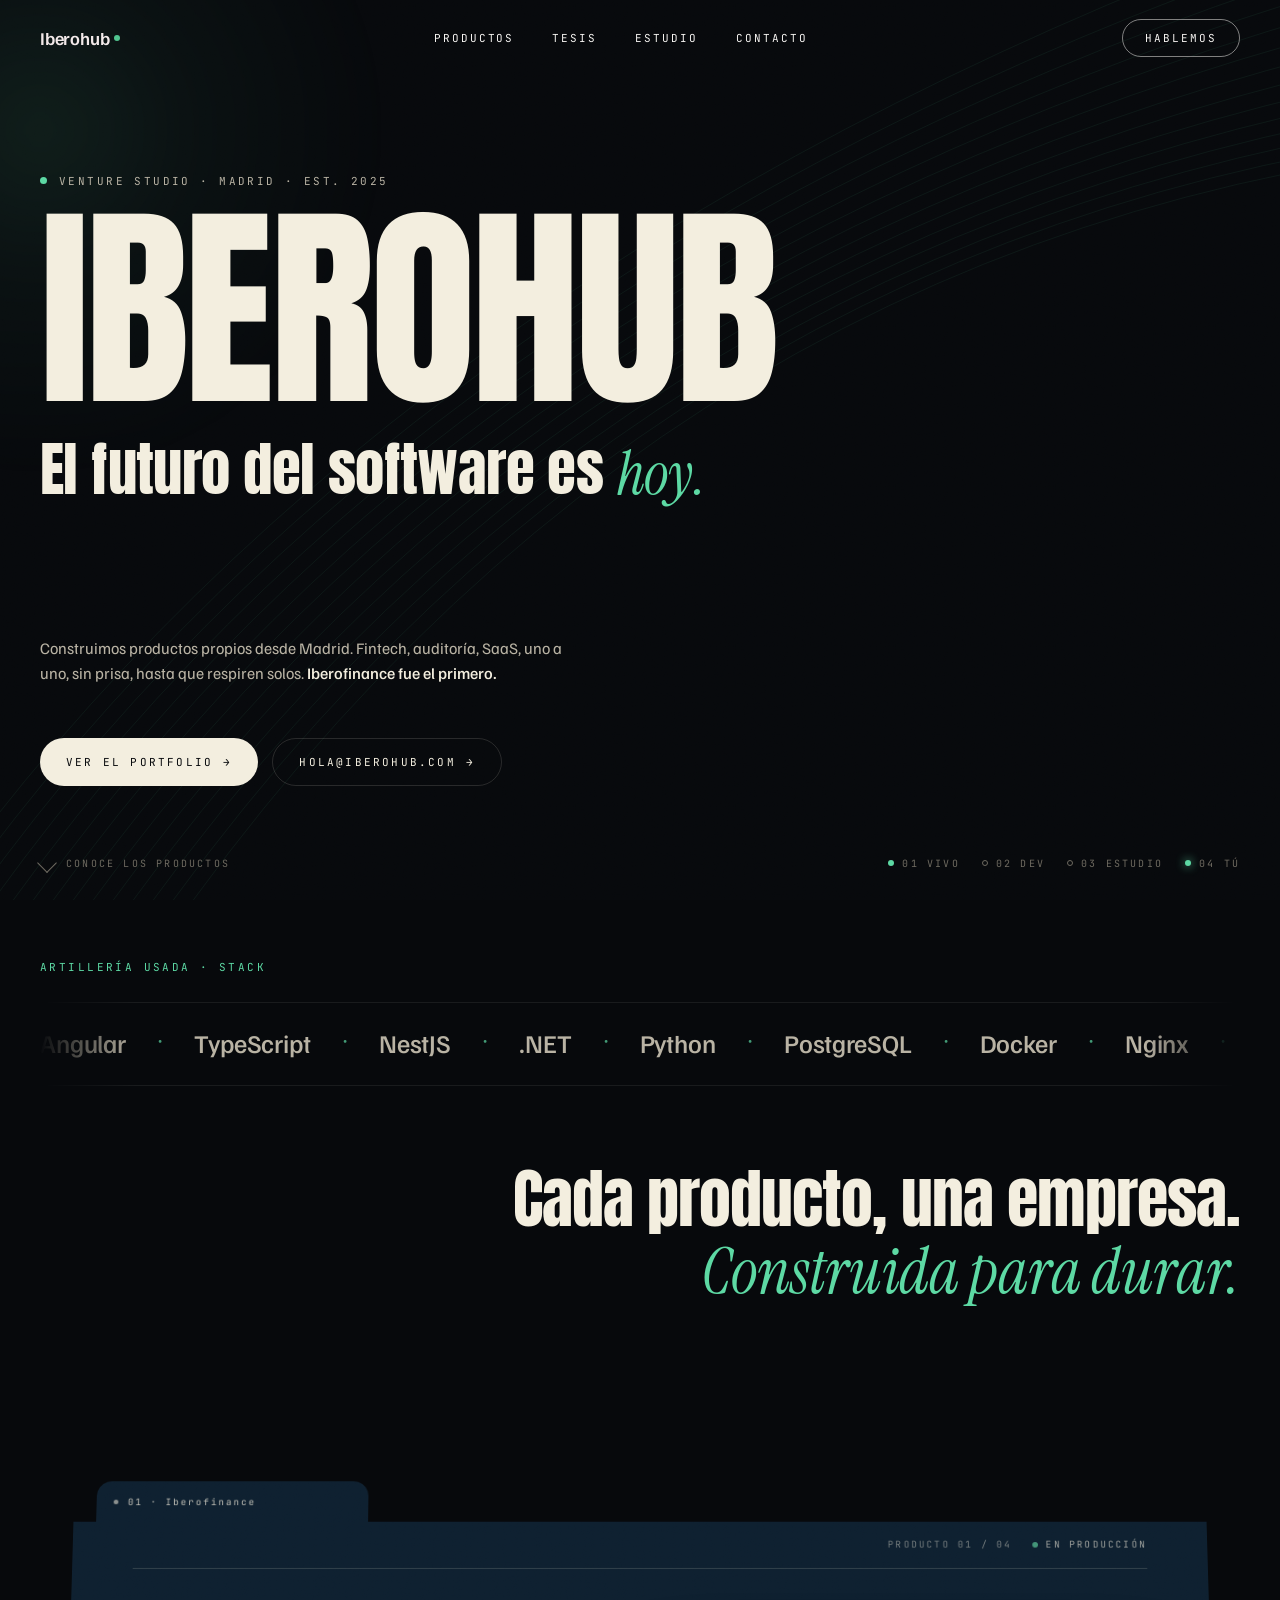
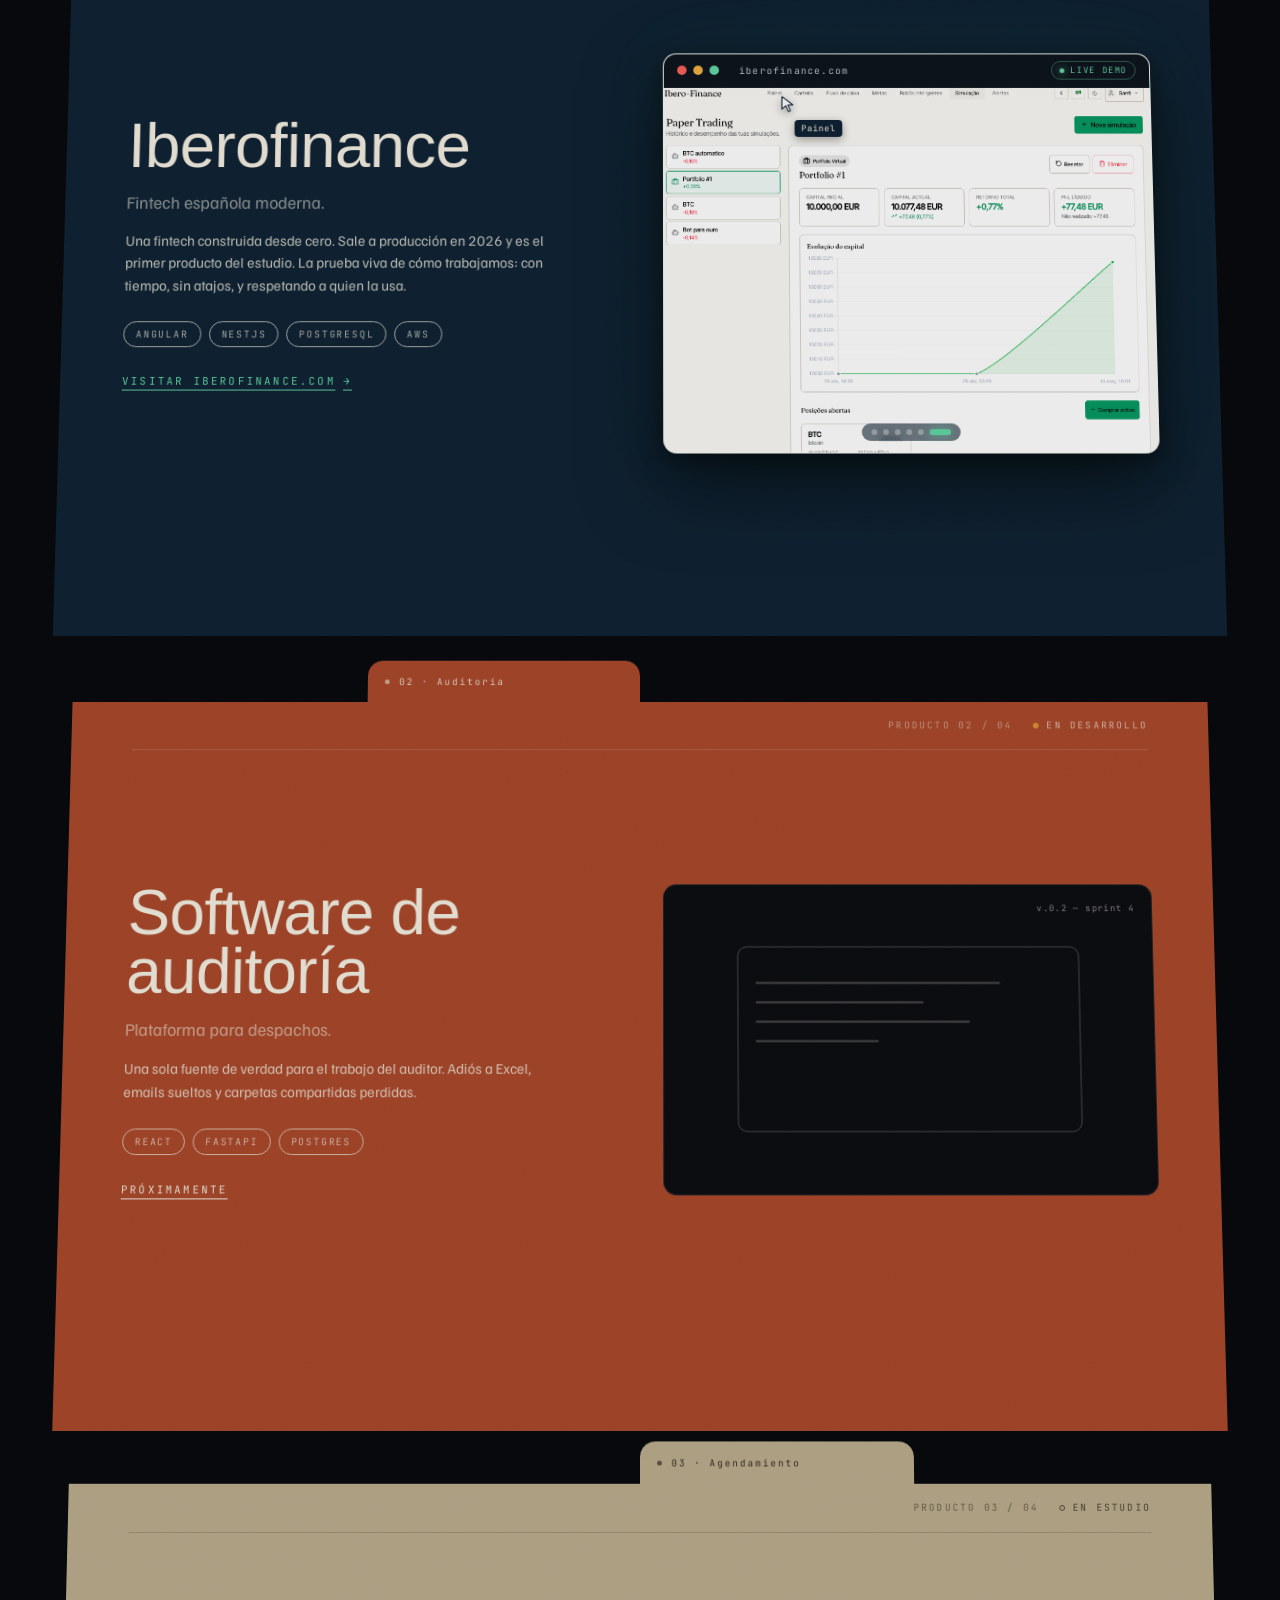
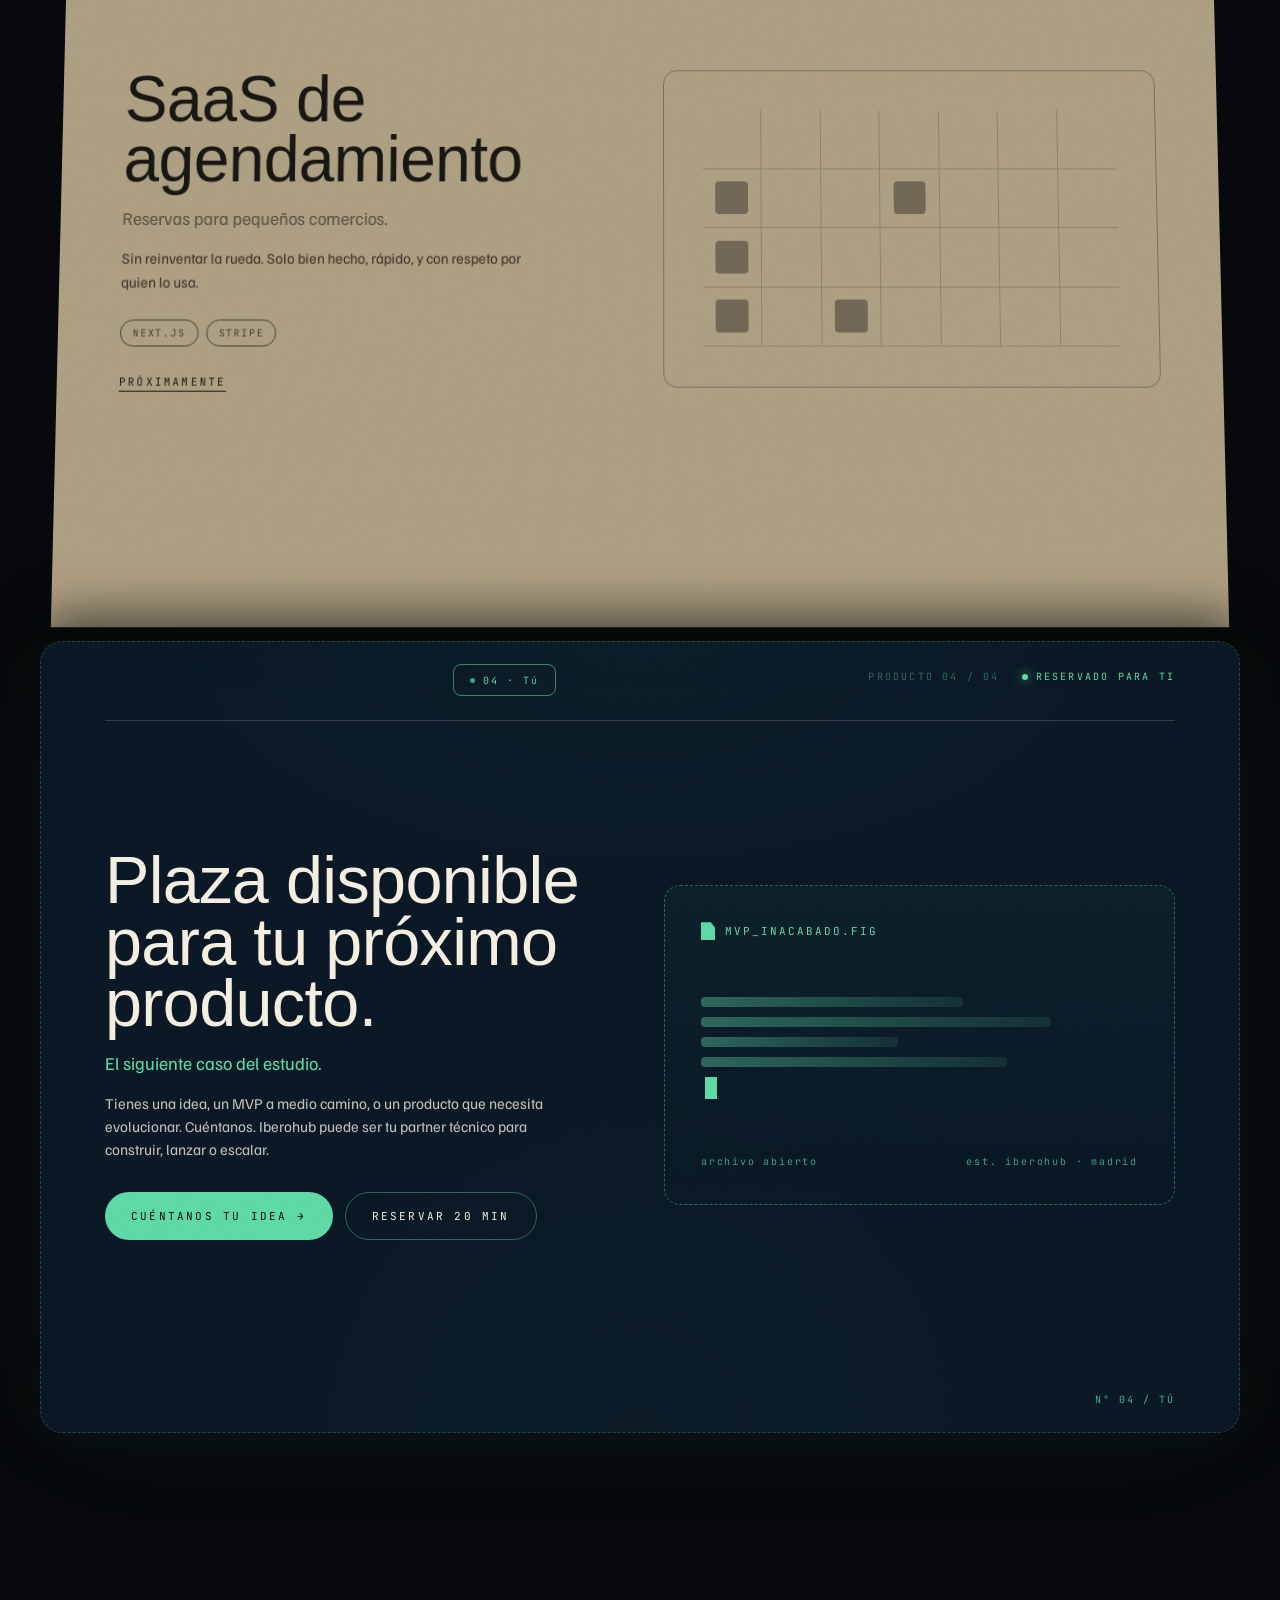
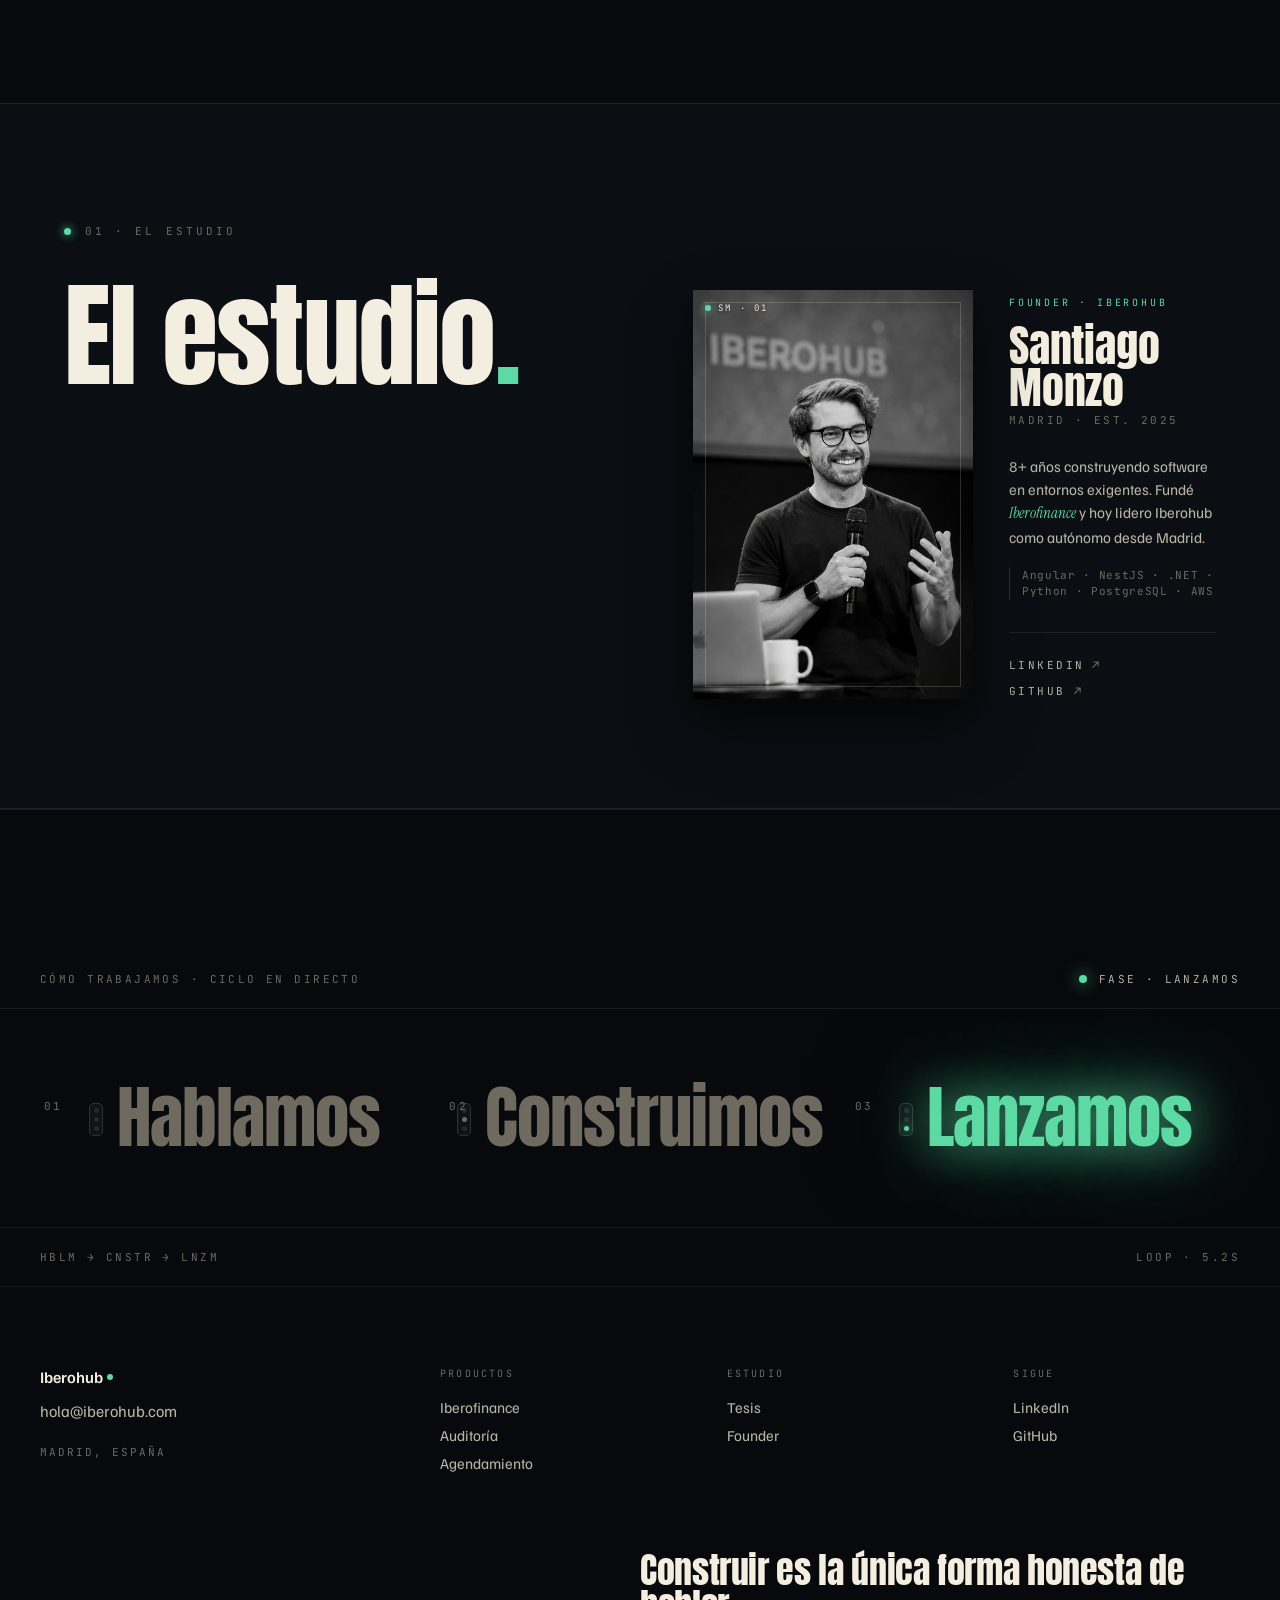
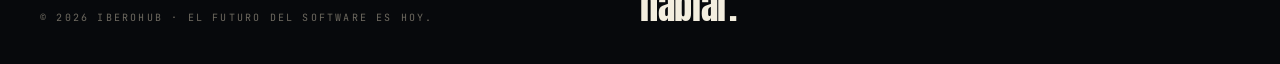
==== commit f41914d4: "chore(seo): generate properly-sized favicons and declare standard sizes Replace single 1MB 1254x1254" ====
--- a/index.html
+++ b/index.html
@@ -17,7 +17,11 @@
     <meta property="og:locale" content="es_ES">
     <meta name="twitter:card" content="summary_large_image">
 
-    <link rel="icon" href="./assets/images/favicon.png" sizes="1024x1024" type="image/png">
+    <link rel="icon" type="image/png" sizes="32x32" href="./assets/images/favicon-32.png">
+    <link rel="icon" type="image/png" sizes="48x48" href="./assets/images/favicon-48.png">
+    <link rel="icon" type="image/png" sizes="192x192" href="./assets/images/favicon-192.png">
+    <link rel="icon" type="image/png" sizes="512x512" href="./assets/images/favicon-512.png">
+    <link rel="apple-touch-icon" sizes="180x180" href="./assets/images/apple-touch-icon.png">
 
     <link rel="preconnect" href="https://fonts.googleapis.com">
     <link rel="preconnect" href="https://fonts.gstatic.com" crossorigin>
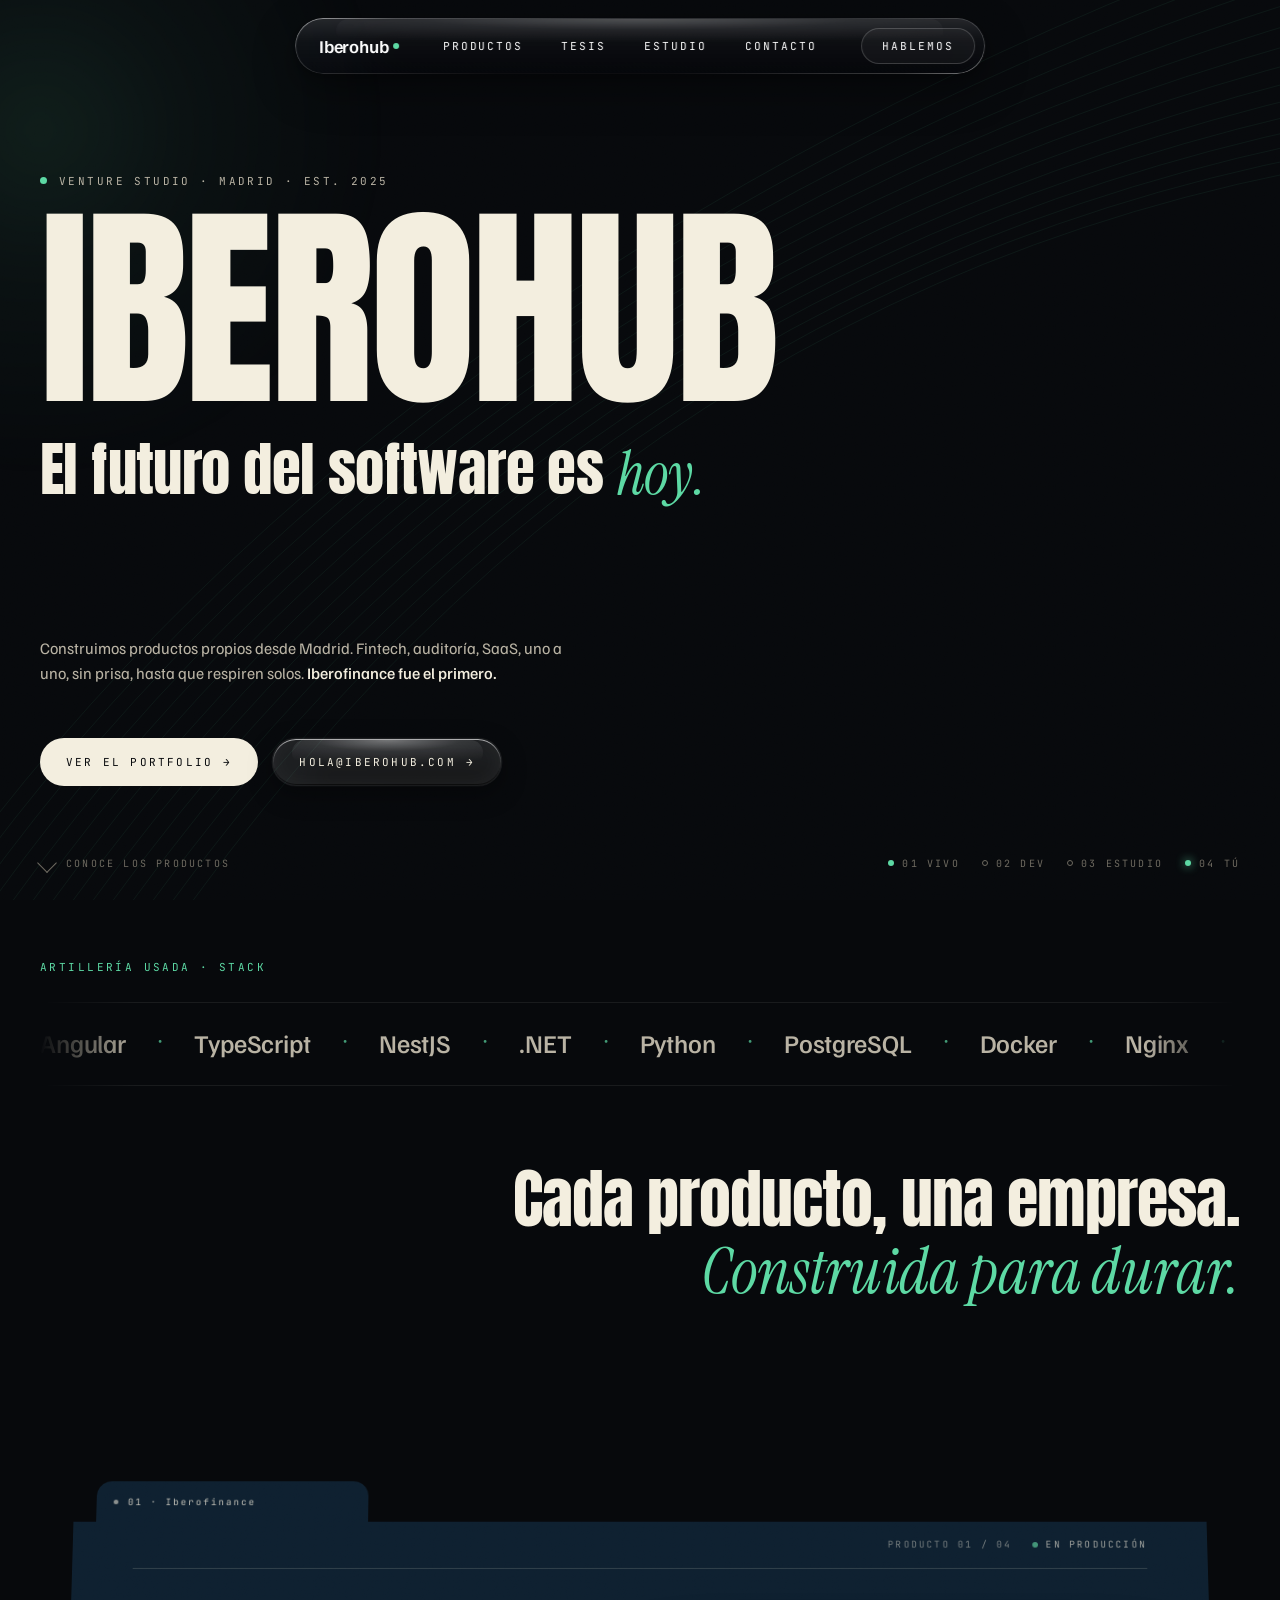
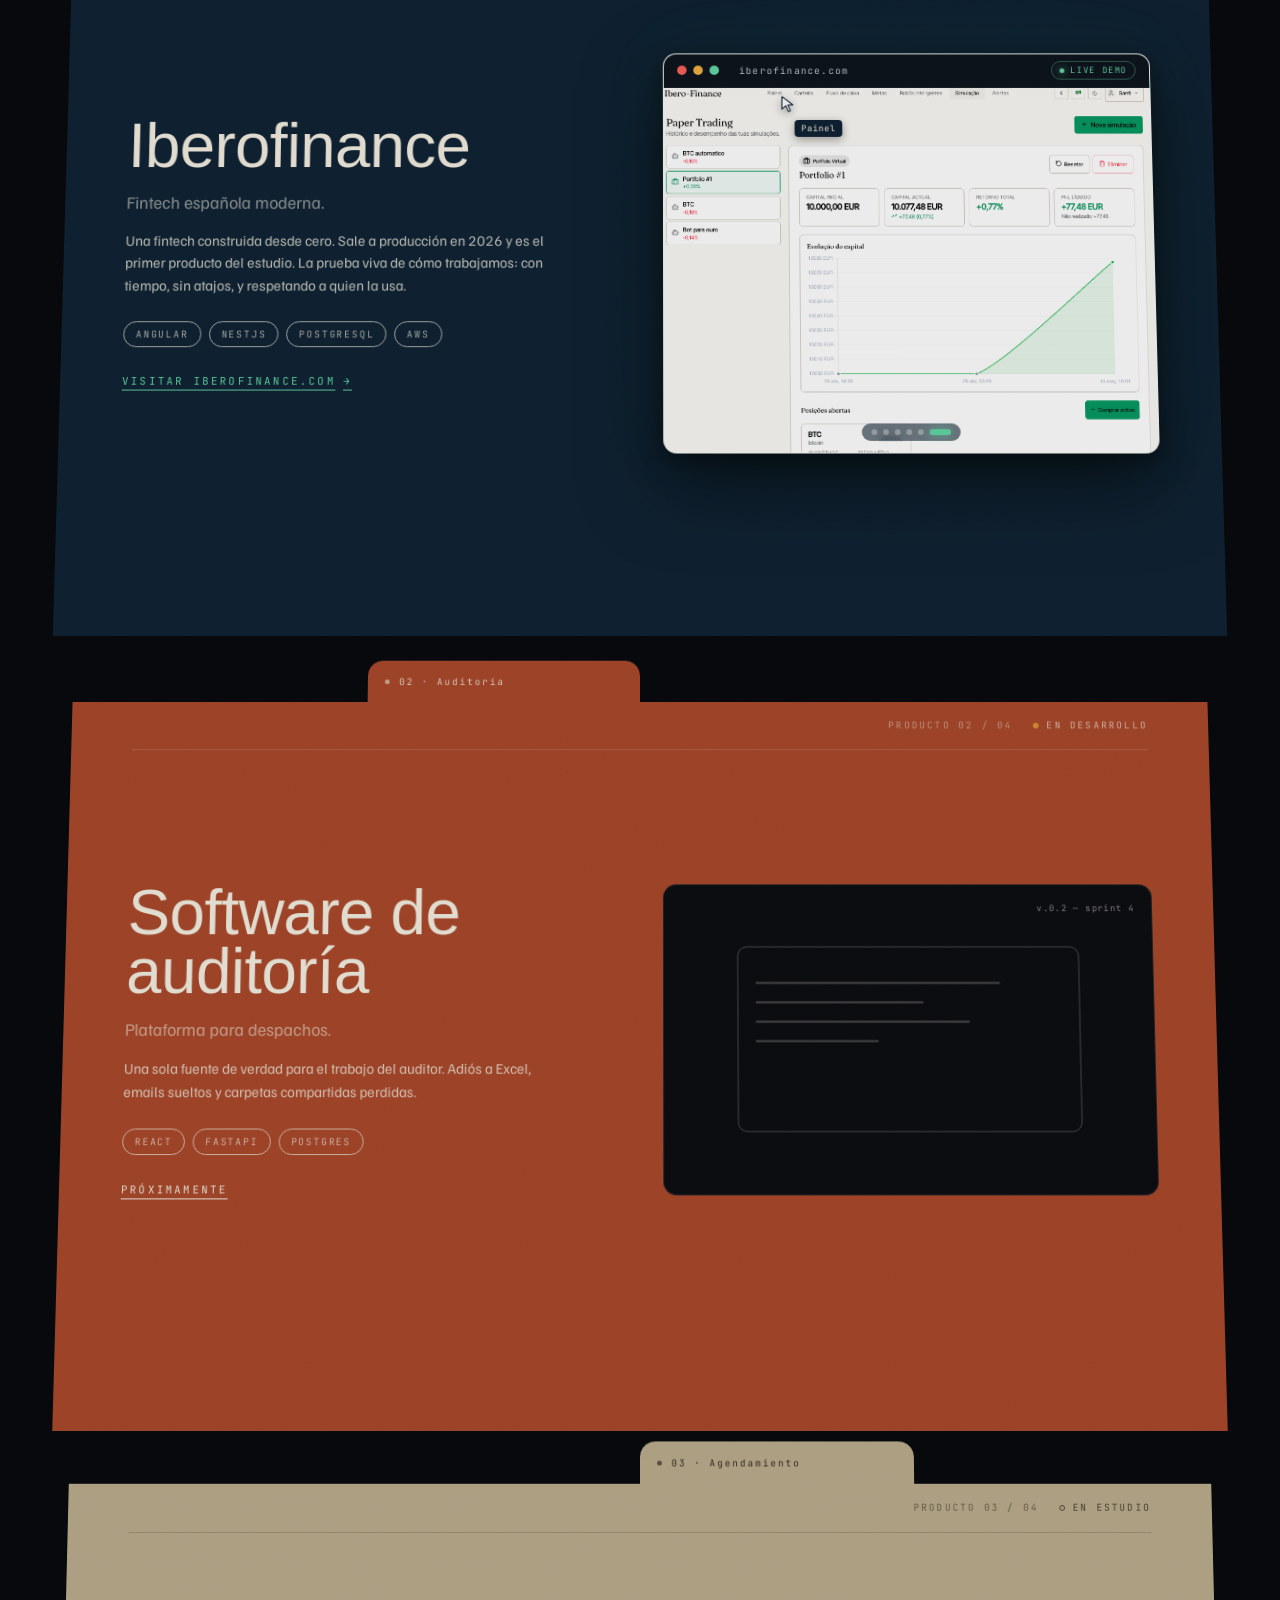
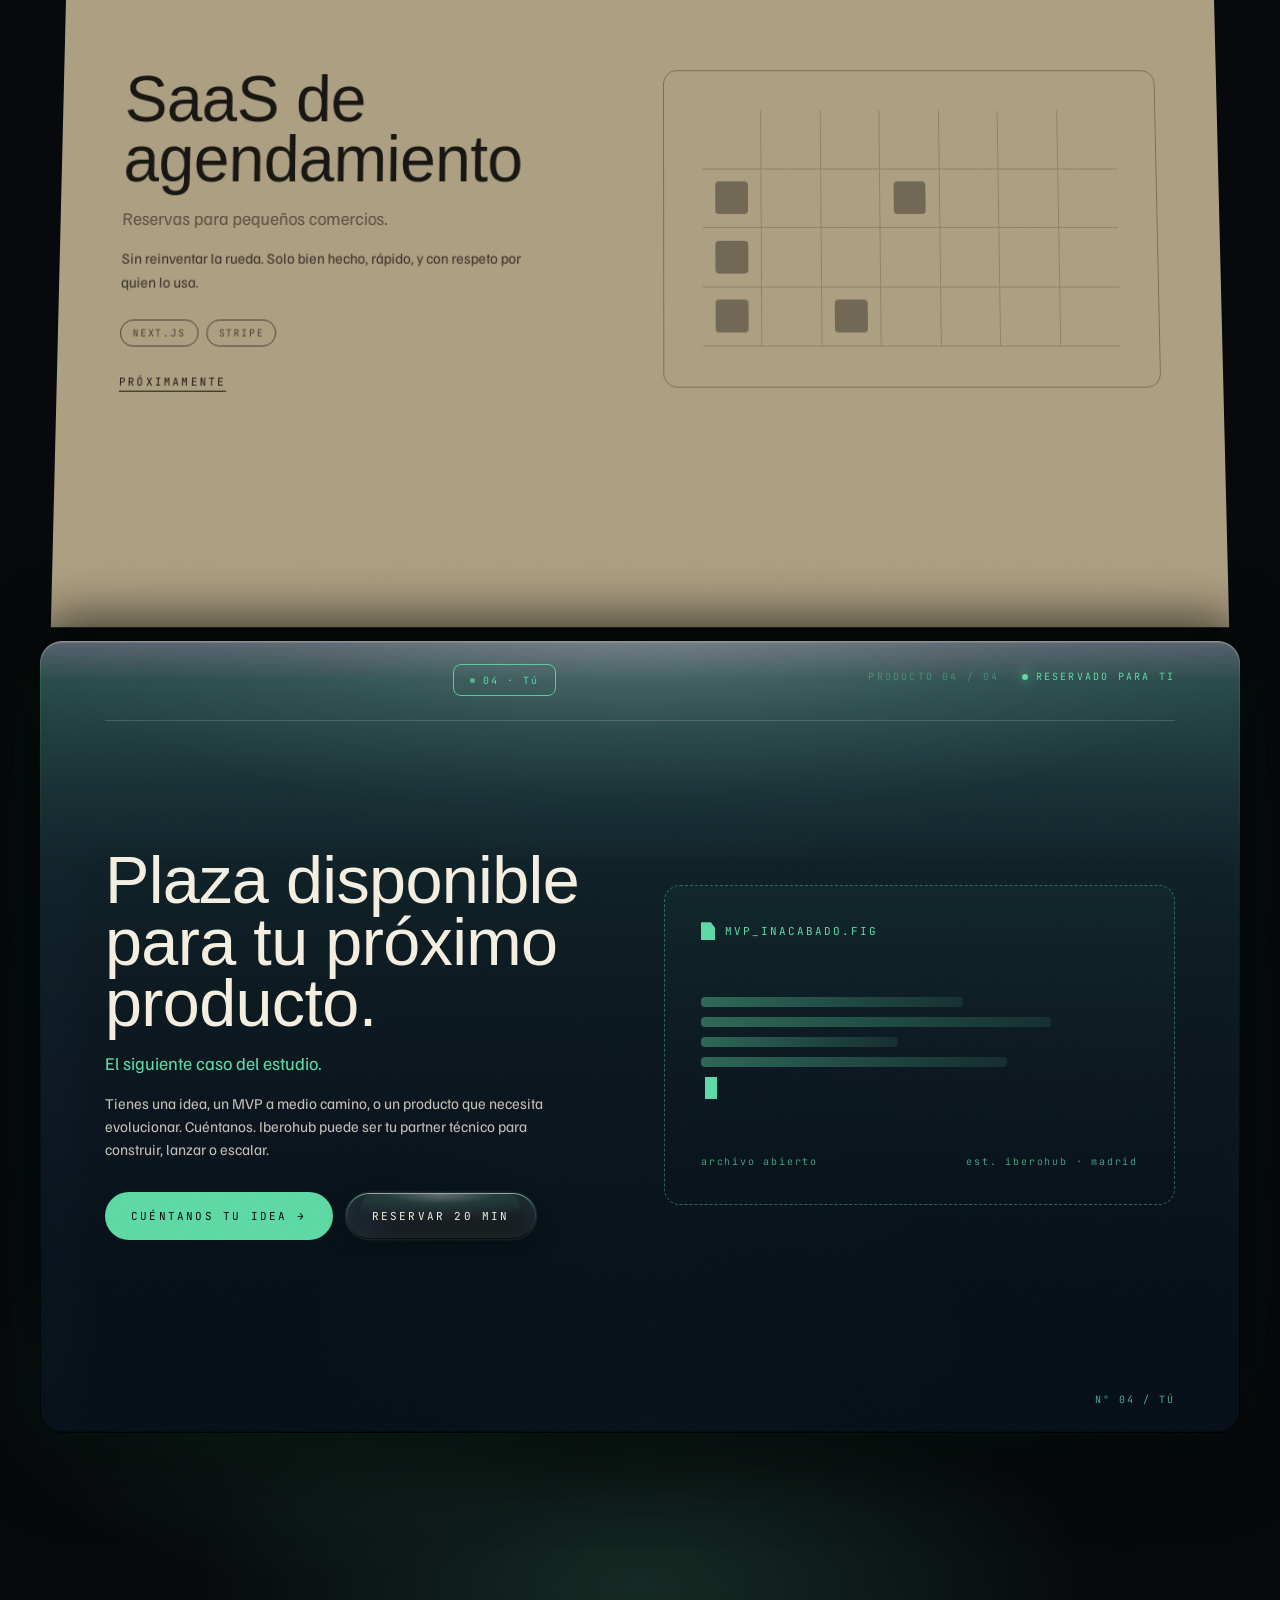
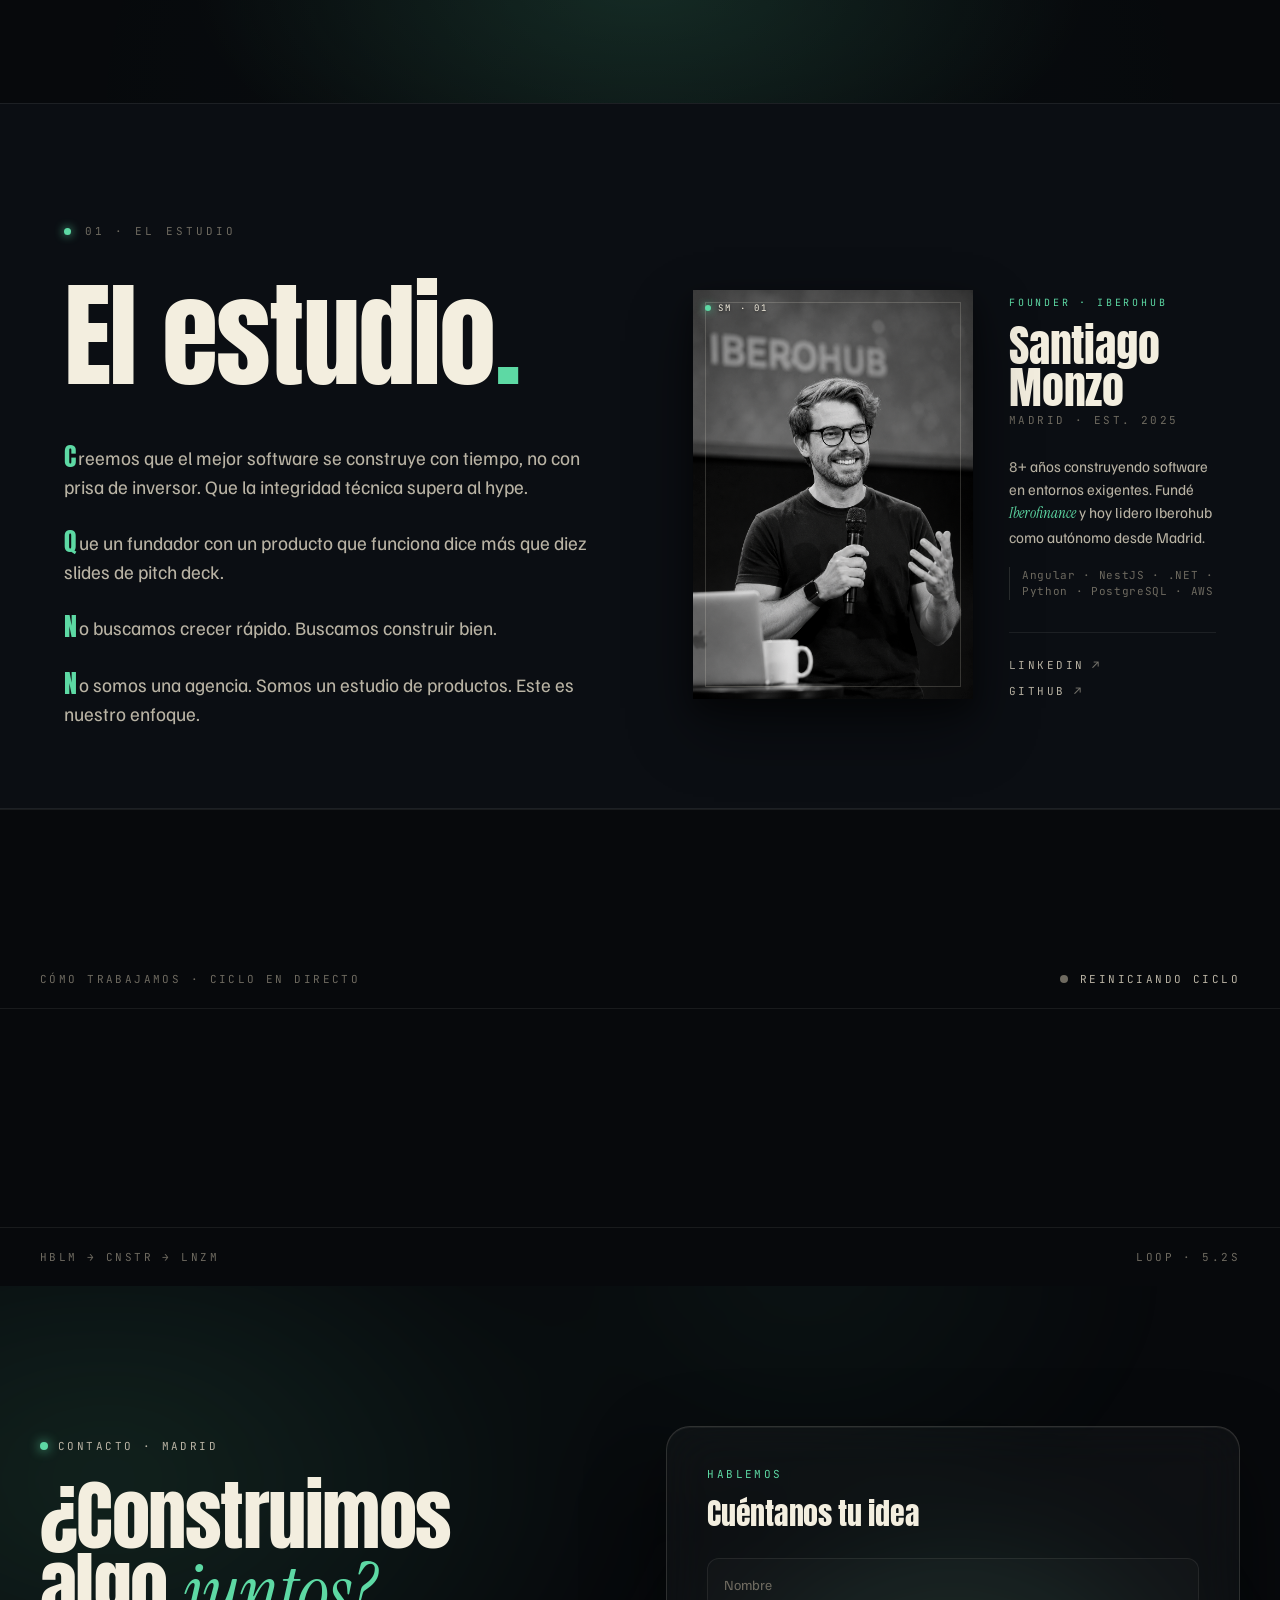
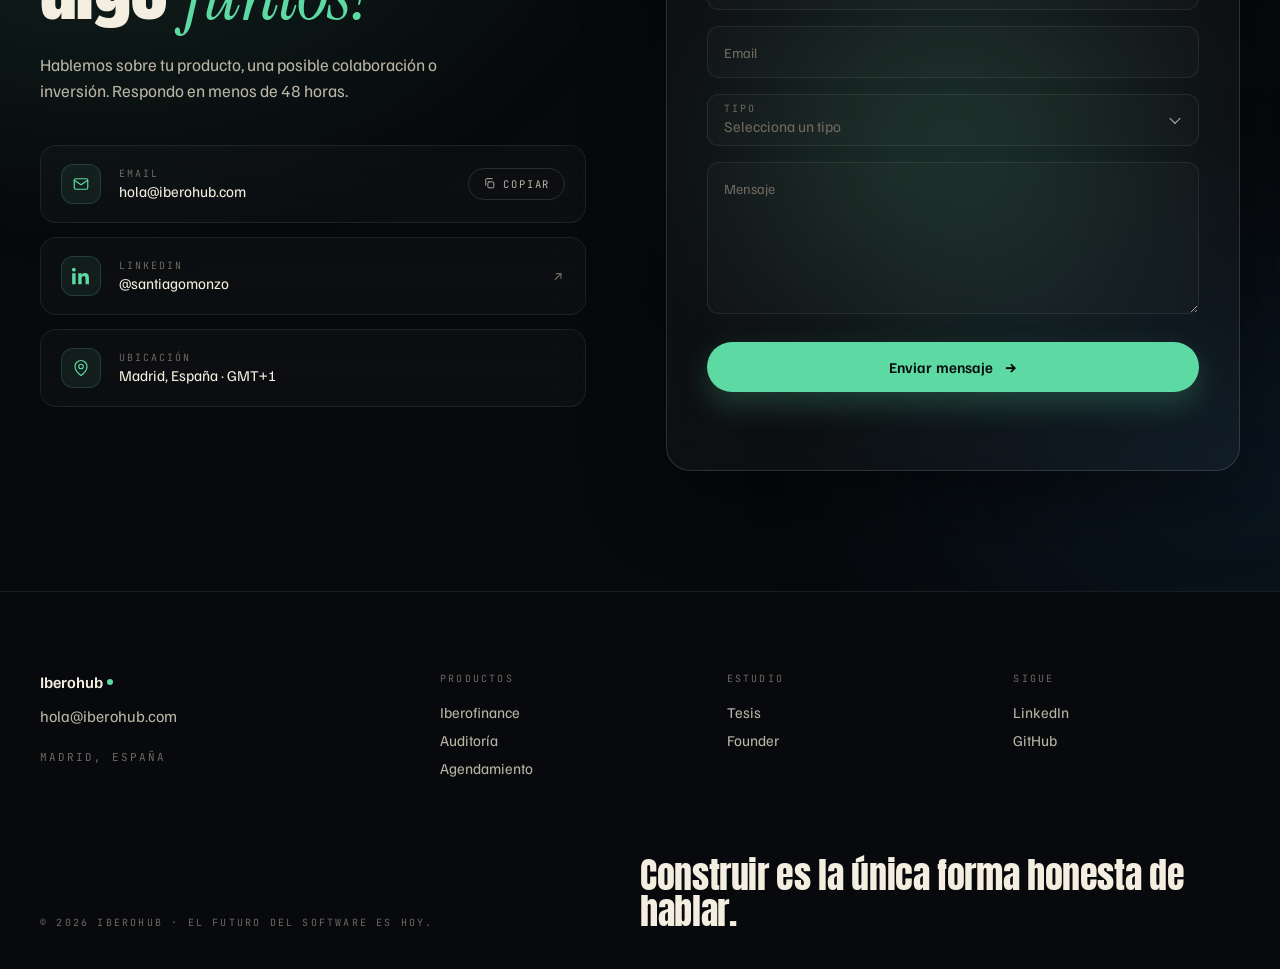
==== commit af99f993: "feat: sección contacto + lenguaje liquid glass Nueva sección #contacto con form Formspree (AJAX) y t" ====
--- a/index.html
+++ b/index.html
@@ -51,6 +51,25 @@
 
 <body>
 
+    <!-- ====================== LIQUID GLASS · SVG FILTERS ====================== -->
+    <svg class="lg-filters" aria-hidden="true" focusable="false">
+        <defs>
+            <!-- Refracción suave para elementos pequeños (botones, navbar): scale bajo -->
+            <filter id="lg-distort-sm" x="0%" y="0%" width="100%" height="100%">
+                <feTurbulence type="fractalNoise" baseFrequency="0.012 0.018" numOctaves="2" seed="14" result="noise"/>
+                <feGaussianBlur in="noise" stdDeviation="2" result="softNoise"/>
+                <feDisplacementMap in="SourceGraphic" in2="softNoise" scale="14" xChannelSelector="R" yChannelSelector="G"/>
+            </filter>
+
+            <!-- Refracción para paneles grandes (card 04): scale más visible -->
+            <filter id="lg-distort-lg" x="0%" y="0%" width="100%" height="100%">
+                <feTurbulence type="fractalNoise" baseFrequency="0.006 0.009" numOctaves="2" seed="42" result="noise"/>
+                <feGaussianBlur in="noise" stdDeviation="2.5" result="softNoise"/>
+                <feDisplacementMap in="SourceGraphic" in2="softNoise" scale="32" xChannelSelector="R" yChannelSelector="G"/>
+            </filter>
+        </defs>
+    </svg>
+
     <!-- ====================== NAV ====================== -->
     <nav class="nav" id="nav">
         <a class="brand" href="#top" aria-label="Iberohub. Inicio">
@@ -62,7 +81,7 @@
             <a href="#estudio">Estudio</a>
             <a href="#contacto">Contacto</a>
         </div>
-        <a href="mailto:hola@iberohub.com" class="cta">Hablemos</a>
+        <a href="#contacto" class="cta">Hablemos</a>
     </nav>
 
     <main id="top">
@@ -103,7 +122,7 @@
                 <a href="#productos" class="btn primary">
                     Ver el portfolio <span class="arrow">→</span>
                 </a>
-                <a href="mailto:hola@iberohub.com" class="btn ghost">
+                <a href="#contacto" class="btn ghost">
                     hola@iberohub.com <span class="arrow">→</span>
                 </a>
             </div>
@@ -360,7 +379,7 @@
                             Cuéntanos. Iberohub puede ser tu partner técnico para construir, lanzar o escalar.
                         </p>
                         <div class="hook-ctas">
-                            <a href="mailto:hola@iberohub.com?subject=Cuenta%20tu%20idea" class="btn hook-primary">
+                            <a href="#contacto" class="btn hook-primary">
                                 Cuéntanos tu idea <span class="arrow">→</span>
                             </a>
                             <a href="#contacto" class="btn hook-secondary">Reservar 20 min</a>
@@ -438,7 +457,7 @@
         </section>
 
         <!-- ====================== SIGNAL — semáforo ====================== -->
-        <section class="signal-section" id="contacto" aria-label="Cómo trabajamos">
+        <section class="signal-section" id="proceso" aria-label="Cómo trabajamos">
             <div class="signal-caption">
                 <span>Cómo trabajamos · Ciclo en directo</span>
                 <span class="state" id="signal-state">
@@ -479,6 +498,133 @@
             </div>
         </section>
 
+        <!-- ====================== CONTACTO ====================== -->
+        <section class="contacto" id="contacto" aria-labelledby="contacto-title">
+            <div class="contacto-aurora" aria-hidden="true"></div>
+
+            <div class="contacto-grid">
+                <!-- Columna izquierda -->
+                <div class="contacto-left">
+                    <span class="contacto-eyebrow">
+                        <span class="pulse" aria-hidden="true"></span>
+                        Contacto · Madrid
+                    </span>
+
+                    <h2 class="contacto-title" id="contacto-title">
+                        ¿Construimos<br>algo <em>juntos?</em>
+                    </h2>
+
+                    <p class="contacto-lede">
+                        Hablemos sobre tu producto, una posible colaboración o
+                        inversión. Respondo en menos de 48&nbsp;horas.
+                    </p>
+
+                    <div class="contacto-cards">
+                        <!-- Email -->
+                        <div class="contacto-card" data-card="email">
+                            <span class="card-icon" aria-hidden="true">
+                                <svg viewBox="0 0 24 24" fill="none" stroke="currentColor" stroke-width="1.6" stroke-linecap="round" stroke-linejoin="round">
+                                    <rect x="3" y="5" width="18" height="14" rx="2"></rect>
+                                    <path d="m3 7 9 6 9-6"></path>
+                                </svg>
+                            </span>
+                            <div class="card-body">
+                                <span class="card-label">Email</span>
+                                <span class="card-value">hola@iberohub.com</span>
+                            </div>
+                            <button type="button" class="card-action" data-copy="hola@iberohub.com" aria-label="Copiar email">
+                                <span class="copy-icon" aria-hidden="true">
+                                    <svg viewBox="0 0 24 24" fill="none" stroke="currentColor" stroke-width="1.7" stroke-linecap="round" stroke-linejoin="round">
+                                        <rect x="9" y="9" width="11" height="11" rx="2"></rect>
+                                        <path d="M5 15V5a2 2 0 0 1 2-2h10"></path>
+                                    </svg>
+                                </span>
+                                <span class="copy-text">Copiar</span>
+                            </button>
+                        </div>
+
+                        <!-- LinkedIn -->
+                        <a class="contacto-card contacto-card--link" href="https://www.linkedin.com/in/santiagomonzo/" target="_blank" rel="noopener" aria-label="LinkedIn de Santiago Monzo (abre en nueva pestaña)">
+                            <span class="card-icon" aria-hidden="true">
+                                <svg viewBox="0 0 24 24" fill="currentColor">
+                                    <path d="M4.98 3.5C4.98 4.881 3.87 6 2.5 6S0 4.881 0 3.5C0 2.12 1.12 1 2.5 1s2.48 1.12 2.48 2.5zM.22 8.27h4.56V23H.22zM8.34 8.27h4.37v2.02h.06c.61-1.15 2.1-2.37 4.32-2.37 4.62 0 5.48 3.04 5.48 7v8.08h-4.56v-7.16c0-1.71-.03-3.92-2.39-3.92-2.39 0-2.76 1.86-2.76 3.79V23H8.34z"></path>
+                                </svg>
+                            </span>
+                            <div class="card-body">
+                                <span class="card-label">LinkedIn</span>
+                                <span class="card-value">@santiagomonzo</span>
+                            </div>
+                            <span class="card-arrow" aria-hidden="true">↗</span>
+                        </a>
+
+                        <!-- Ubicación -->
+                        <div class="contacto-card contacto-card--static">
+                            <span class="card-icon" aria-hidden="true">
+                                <svg viewBox="0 0 24 24" fill="none" stroke="currentColor" stroke-width="1.6" stroke-linecap="round" stroke-linejoin="round">
+                                    <path d="M20 10c0 6-8 12-8 12s-8-6-8-12a8 8 0 0 1 16 0z"></path>
+                                    <circle cx="12" cy="10" r="3"></circle>
+                                </svg>
+                            </span>
+                            <div class="card-body">
+                                <span class="card-label">Ubicación</span>
+                                <span class="card-value">Madrid, España · GMT+1</span>
+                            </div>
+                        </div>
+                    </div>
+                </div>
+
+                <!-- Columna derecha: form -->
+                <div class="contacto-right">
+                    <div class="contacto-form-glow" aria-hidden="true"></div>
+
+                    <form class="contacto-form" id="contacto-form" action="https://formspree.io/f/mzzpqgvw" method="POST" novalidate>
+                        <div class="form-header">
+                            <span class="form-eyebrow">Hablemos</span>
+                            <h3 class="form-title">Cuéntanos tu idea</h3>
+                        </div>
+
+                        <div class="form-field">
+                            <input type="text" id="f-nombre" name="nombre" required autocomplete="name" placeholder=" ">
+                            <label for="f-nombre">Nombre</label>
+                        </div>
+
+                        <div class="form-field">
+                            <input type="email" id="f-email" name="email" required autocomplete="email" placeholder=" ">
+                            <label for="f-email">Email</label>
+                        </div>
+
+                        <div class="form-field form-field--select">
+                            <select id="f-tipo" name="tipo" required>
+                                <option value="" disabled selected>Selecciona un tipo</option>
+                                <option value="producto">Sobre un producto</option>
+                                <option value="inversion">Inversión</option>
+                                <option value="colaboracion">Colaboración</option>
+                                <option value="otro">Otro</option>
+                            </select>
+                            <label for="f-tipo">Tipo</label>
+                        </div>
+
+                        <div class="form-field form-field--textarea">
+                            <textarea id="f-mensaje" name="mensaje" rows="5" required placeholder=" "></textarea>
+                            <label for="f-mensaje">Mensaje</label>
+                        </div>
+
+                        <div class="form-honeypot" aria-hidden="true">
+                            <label for="f-website">No rellenar</label>
+                            <input type="text" id="f-website" name="_gotcha" tabindex="-1" autocomplete="off">
+                        </div>
+
+                        <button type="submit" class="form-submit">
+                            <span class="submit-label">Enviar mensaje</span>
+                            <span class="submit-arrow" aria-hidden="true">→</span>
+                        </button>
+
+                        <div class="form-status" id="form-status" role="status" aria-live="polite"></div>
+                    </form>
+                </div>
+            </div>
+        </section>
+
     </main>
 
     <!-- ====================== FOOTER ====================== -->
--- a/assets/css/style.css
+++ b/assets/css/style.css
@@ -29,6 +29,15 @@
     --font-body: "Familjen Grotesk", "Inter", system-ui, sans-serif;
     --font-mono: "JetBrains Mono", ui-monospace, monospace;
     --font-italic: "Instrument Serif", "Times New Roman", serif;
+}
+
+/* Hidden SVG container for liquid glass filters */
+.lg-filters {
+    position: fixed;
+    width: 0;
+    height: 0;
+    pointer-events: none;
+    overflow: hidden;
 }
 
 * { box-sizing: border-box; }
@@ -49,15 +58,93 @@
 ::selection { background: var(--mint); color: #07090c; }
 
 /* ============================================================
-   NAV
+   NAV — Liquid glass pill (Apple-style), floating centered
    ============================================================ */
 .nav {
-    position: fixed; top: 0; left: 0; right: 0;
-    height: 76px;
-    display: flex; align-items: center; justify-content: space-between;
-    padding: 0 40px;
+    position: fixed;
+    top: 18px;
+    left: 50%;
+    transform: translateX(-50%);
+    display: inline-flex;
+    align-items: center;
+    justify-content: space-between;
+    gap: 44px;
+    padding: 10px 10px 10px 24px;
     z-index: 50;
-    mix-blend-mode: difference;
+    max-width: calc(100vw - 32px);
+    isolation: isolate;
+
+    /* Layered background: top sheen + dark glass body */
+    background:
+        linear-gradient(
+            180deg,
+            rgba(255, 255, 255, 0.12) 0%,
+            rgba(255, 255, 255, 0.03) 42%,
+            rgba(255, 255, 255, 0) 100%
+        ),
+        rgba(11, 14, 19, 0.42);
+    backdrop-filter: url(#lg-distort-sm) blur(22px) saturate(180%) contrast(110%);
+    -webkit-backdrop-filter: blur(22px) saturate(180%) contrast(110%);
+    border-radius: 999px;
+    box-shadow:
+        0 14px 44px rgba(0, 0, 0, 0.38),
+        0 3px 8px rgba(0, 0, 0, 0.22),
+        inset 0 -1px 0 rgba(0, 0, 0, 0.32);
+    transition: background 0.4s ease, box-shadow 0.4s ease;
+}
+
+/* Gradient border — light catching the rim of the glass */
+.nav::before {
+    content: '';
+    position: absolute;
+    inset: 0;
+    border-radius: inherit;
+    padding: 1px;
+    background: linear-gradient(
+        160deg,
+        rgba(255, 255, 255, 0.6)  0%,
+        rgba(255, 255, 255, 0.2)  12%,
+        rgba(255, 255, 255, 0.04) 42%,
+        rgba(255, 255, 255, 0.04) 62%,
+        rgba(255, 255, 255, 0.22) 90%,
+        rgba(255, 255, 255, 0.5)  100%
+    );
+    -webkit-mask:
+        linear-gradient(#000 0 0) content-box,
+        linear-gradient(#000 0 0);
+    -webkit-mask-composite: xor;
+            mask-composite: exclude;
+    pointer-events: none;
+    z-index: -1;
+}
+
+/* Top specular sheen — the "wet" highlight */
+.nav::after {
+    content: '';
+    position: absolute;
+    inset: 1px 6% auto 6%;
+    height: 42%;
+    border-radius: 999px;
+    background: radial-gradient(
+        80% 100% at 50% 0%,
+        rgba(255, 255, 255, 0.22) 0%,
+        rgba(255, 255, 255, 0.05) 45%,
+        rgba(255, 255, 255, 0)    100%
+    );
+    pointer-events: none;
+    z-index: -1;
+    opacity: 0.9;
+}
+
+.nav:hover {
+    background:
+        linear-gradient(
+            180deg,
+            rgba(255, 255, 255, 0.15) 0%,
+            rgba(255, 255, 255, 0.04) 42%,
+            rgba(255, 255, 255, 0) 100%
+        ),
+        rgba(11, 14, 19, 0.52);
 }
 .nav .brand {
     font-family: var(--font-body);
@@ -82,19 +169,23 @@
 .nav .links a { transition: opacity 0.2s; }
 .nav .links a:hover { opacity: 0.6; }
 .nav .cta {
-    border: 1px solid rgba(255, 255, 255, 0.5);
+    border: 1px solid rgba(255, 255, 255, 0.18);
     border-radius: 100px;
-    padding: 11px 22px;
+    padding: 10px 20px;
     font-family: var(--font-mono);
     font-size: 11px;
     letter-spacing: 0.18em;
     text-transform: uppercase;
     color: #fff;
     cursor: pointer;
-    background: transparent;
-    transition: background 0.2s, color 0.2s;
-}
-.nav .cta:hover { background: rgba(255, 255, 255, 0.1); }
+    background: rgba(255, 255, 255, 0.04);
+    transition: background 0.25s ease, border-color 0.25s ease, color 0.25s ease;
+}
+.nav .cta:hover {
+    background: var(--mint);
+    border-color: var(--mint);
+    color: var(--bg);
+}
 
 /* ============================================================
    HERO
@@ -255,8 +346,60 @@
 }
 .btn.primary { background: var(--ink); color: #07090c; }
 .btn.primary:hover { background: var(--mint); }
-.btn.ghost { border: 1px solid var(--line-2); color: var(--ink); }
-.btn.ghost:hover { border-color: var(--ink); background: rgba(243, 238, 223, 0.05); }
+.btn.ghost {
+    position: relative;
+    isolation: isolate;
+    border: 1px solid transparent;
+    color: var(--ink);
+    background: rgba(255, 255, 255, 0.09);
+    backdrop-filter: url(#lg-distort-sm) blur(14px) saturate(170%) contrast(112%);
+    -webkit-backdrop-filter: blur(14px) saturate(170%) contrast(112%);
+    box-shadow:
+        0 8px 24px rgba(0, 0, 0, 0.35),
+        0 0 0 0.5px rgba(255, 255, 255, 0.06),
+        inset 0 1px 0 rgba(255, 255, 255, 0.22),
+        inset 0 -1px 0 rgba(0, 0, 0, 0.30),
+        inset 0 0 22px rgba(255, 255, 255, 0.04);
+}
+.btn.ghost::before {
+    content: '';
+    position: absolute;
+    inset: 0;
+    border-radius: inherit;
+    padding: 1px;
+    background: linear-gradient(
+        180deg,
+        rgba(255, 255, 255, 0.55) 0%,
+        rgba(255, 255, 255, 0.14) 32%,
+        rgba(0, 0, 0, 0.08) 70%,
+        rgba(0, 0, 0, 0.35) 100%
+    );
+    -webkit-mask:
+        linear-gradient(#000 0 0) content-box,
+        linear-gradient(#000 0 0);
+    -webkit-mask-composite: xor;
+            mask-composite: exclude;
+    pointer-events: none;
+    z-index: -1;
+}
+.btn.ghost::after {
+    content: '';
+    position: absolute;
+    inset: 1px 8% auto 8%;
+    height: 55%;
+    border-radius: 999px;
+    background: radial-gradient(
+        85% 100% at 50% 0%,
+        rgba(255, 255, 255, 0.38) 0%,
+        rgba(255, 255, 255, 0.10) 45%,
+        rgba(255, 255, 255, 0) 100%
+    );
+    pointer-events: none;
+    z-index: -1;
+}
+.btn.ghost:hover {
+    background: rgba(255, 255, 255, 0.10);
+}
 .btn:hover { transform: translateY(-1px); }
 .btn .arrow { display: inline-block; transition: transform 0.25s ease; }
 .btn:hover .arrow { transform: translateX(4px); }
@@ -461,13 +604,51 @@
 .folder.f03 { top: 130px; background: var(--sand); color: #1a1813; }
 .folder.f04 {
     top: 180px;
-    background: var(--hook);
     color: var(--ink);
-    border: 1px dashed rgba(93, 217, 164, calc(0.25 + var(--hook-glow, 0) * 0.55));
+
+    /* Liquid glass body — 4 capas (Apple-grade):
+       1) SPECULAR — reflejo especular en el "labio" superior (luz que rebota en el rim)
+       2) SHEEN   — humedad sutil en la mitad superior
+       3) BODY    — cuerpo oscuro semi-transparente del cristal
+       4) BORDER  — gradiente vertical bright→dark (sugiere grosor real del vidrio)
+                    con acento mint reactivo a --hook-glow en la parte alta */
+    background-image:
+        radial-gradient(
+            72% 32% at 50% -3%,
+            rgba(255, 255, 255, 0.20) 0%,
+            rgba(255, 255, 255, 0.05) 45%,
+            rgba(255, 255, 255, 0)    78%
+        ),
+        linear-gradient(
+            180deg,
+            rgba(255, 255, 255, 0.08) 0%,
+            rgba(255, 255, 255, 0.02) 18%,
+            rgba(255, 255, 255, 0)    40%
+        ),
+        linear-gradient(180deg, rgba(12, 32, 50, 0.55), rgba(10, 24, 37, 0.62)),
+        linear-gradient(
+            180deg,
+            rgba(255, 255, 255, 0.55) 0%,
+            rgba(93, 217, 164, calc(0.42 + var(--hook-glow, 0) * 0.40)) 5%,
+            rgba(93, 217, 164, calc(0.14 + var(--hook-glow, 0) * 0.16)) 28%,
+            rgba(255, 255, 255, 0.04) 55%,
+            rgba(0, 0, 0, 0.22) 82%,
+            rgba(0, 0, 0, 0.55) 100%
+        );
+    background-origin: padding-box, padding-box, padding-box, border-box;
+    background-clip:   padding-box, padding-box, padding-box, border-box;
+    border: 1px solid transparent;
+
+    backdrop-filter: url(#lg-distort-lg) blur(16px) saturate(180%) contrast(110%);
+    -webkit-backdrop-filter: blur(16px) saturate(180%) contrast(110%);
+
     box-shadow:
         0 -24px 50px rgba(0, 0, 0, 0.6),
+        0 36px 70px rgba(0, 0, 0, 0.40),
         0 0 calc(60px + var(--hook-glow, 0) * 240px) rgba(93, 217, 164, calc(0.08 + var(--hook-glow, 0) * 0.35)),
-        0 0 calc(140px + var(--hook-glow, 0) * 400px) rgba(93, 217, 164, calc(0.04 + var(--hook-glow, 0) * 0.18));
+        0 0 calc(140px + var(--hook-glow, 0) * 400px) rgba(93, 217, 164, calc(0.04 + var(--hook-glow, 0) * 0.18)),
+        inset 0 1px 0 rgba(255, 255, 255, 0.14),
+        inset 0 -1px 0 rgba(0, 0, 0, 0.35);
     isolation: isolate;
 }
 
@@ -507,18 +688,23 @@
     z-index: -1;
 }
 
-/* aurora ribbon dentro de la sección */
+/* aurora ribbon — material refractable detrás del card 04
+   Tiene 4 capas: 3 blobs siempre visibles + 1 glow scroll-driven al fondo */
 .stack-section .aurora {
     position: absolute;
     left: 0; right: 0; bottom: 0;
-    height: 60vh;
+    height: 110vh;
     pointer-events: none;
     z-index: 0;
-    background: radial-gradient(ellipse 70% 70% at 50% 100%,
-        rgba(93, 217, 164, calc(var(--hook-glow, 0) * 0.18)) 0%,
-        rgba(93, 217, 164, calc(var(--hook-glow, 0) * 0.05)) 35%,
-        transparent 70%);
-    opacity: calc(var(--hook-glow, 0) * 1);
+    background:
+        radial-gradient(ellipse 38% 30% at 22% 68%, rgba(93, 217, 164, 0.18) 0%, transparent 65%),
+        radial-gradient(ellipse 30% 36% at 78% 52%, rgba(93, 217, 164, 0.14) 0%, transparent 65%),
+        radial-gradient(ellipse 50% 32% at 50% 88%, rgba(93, 217, 164, 0.22) 0%, transparent 70%),
+        radial-gradient(ellipse 70% 70% at 50% 100%,
+            rgba(93, 217, 164, calc(0.06 + var(--hook-glow, 0) * 0.18)) 0%,
+            rgba(93, 217, 164, calc(0.02 + var(--hook-glow, 0) * 0.05)) 35%,
+            transparent 70%);
+    opacity: calc(0.65 + var(--hook-glow, 0) * 0.35);
     transition: opacity 0.3s ease;
 }
 
@@ -540,7 +726,7 @@
 .folder.f01 .folder-tab { left: 64px;  border-color: rgba(243, 238, 223, 0.5); }
 .folder.f02 .folder-tab { left: 180px; border-color: rgba(243, 238, 223, 0.55); }
 .folder.f03 .folder-tab { left: 296px; border-color: rgba(26, 24, 19, 0.45); color: #1a1813; }
-.folder.f04 .folder-tab { left: 412px; border-color: rgba(93, 217, 164, 0.55); color: var(--mint); }
+.folder.f04 .folder-tab { left: 412px; border-color: rgba(93, 217, 164, 0.9); color: var(--mint); }
 
 .folder-tab .tab-dot {
     width: 5px; height: 5px; border-radius: 50%;
@@ -898,11 +1084,60 @@
     color: #07090c;
 }
 .btn.hook-secondary {
-    border: 1px solid rgba(93, 217, 164, 0.4);
+    position: relative;
+    isolation: isolate;
+    border: 1px solid transparent;
     color: var(--ink);
+    background: rgba(255, 255, 255, 0.08);
+    backdrop-filter: url(#lg-distort-sm) blur(12px) saturate(180%) contrast(112%);
+    -webkit-backdrop-filter: blur(12px) saturate(180%) contrast(112%);
+    box-shadow:
+        0 8px 22px rgba(0, 0, 0, 0.30),
+        0 0 0 0.5px rgba(93, 217, 164, 0.10),
+        inset 0 1px 0 rgba(255, 255, 255, 0.20),
+        inset 0 -1px 0 rgba(0, 0, 0, 0.28),
+        inset 0 0 24px rgba(93, 217, 164, 0.05);
+}
+.btn.hook-secondary::before {
+    content: '';
+    position: absolute;
+    inset: 0;
+    border-radius: inherit;
+    padding: 1px;
+    background: linear-gradient(
+        180deg,
+        rgba(255, 255, 255, 0.50) 0%,
+        rgba(93, 217, 164, 0.55)  6%,
+        rgba(93, 217, 164, 0.22)  32%,
+        rgba(255, 255, 255, 0.05) 60%,
+        rgba(0, 0, 0, 0.18) 85%,
+        rgba(0, 0, 0, 0.42) 100%
+    );
+    -webkit-mask:
+        linear-gradient(#000 0 0) content-box,
+        linear-gradient(#000 0 0);
+    -webkit-mask-composite: xor;
+            mask-composite: exclude;
+    pointer-events: none;
+    z-index: -1;
+}
+.btn.hook-secondary::after {
+    content: '';
+    position: absolute;
+    inset: 1px 8% auto 8%;
+    height: 55%;
+    border-radius: 999px;
+    background: radial-gradient(
+        85% 100% at 50% 0%,
+        rgba(255, 255, 255, 0.32) 0%,
+        rgba(93, 217, 164, 0.12) 40%,
+        rgba(255, 255, 255, 0) 100%
+    );
+    pointer-events: none;
+    z-index: -1;
 }
 .btn.hook-secondary:hover {
-    border-color: var(--mint);
+    background: rgba(93, 217, 164, 0.10);
     color: var(--mint);
 }
 
@@ -1429,7 +1664,7 @@
 
 /* tablets — baja a 900px para mantener 2-columnas en laptops pequeños / iPad horizontal */
 @media (max-width: 900px) {
-    .nav { padding: 0 24px; }
+    .nav { gap: 28px; padding: 10px 10px 10px 20px; }
     .nav .links { gap: 22px; font-size: 10px; }
 
     .hero { padding: 130px 24px 80px; }
@@ -1472,7 +1707,7 @@
 
 /* phones */
 @media (max-width: 720px) {
-    .nav { height: 64px; padding: 0 18px; }
+    .nav { top: 12px; gap: 14px; padding: 8px 8px 8px 18px; }
     .nav .links { display: none; }
     .nav .cta { padding: 9px 16px; font-size: 10px; }
 
@@ -1603,3 +1838,411 @@
     .hero-cursor-glow { display: none; }
     .iberohub-mark .letter { transform: none !important; }
 }
+
+/* ============================================================
+   CONTACTO
+   ============================================================ */
+.contacto {
+    position: relative;
+    padding: 140px 40px 120px;
+    overflow: hidden;
+    background: var(--bg);
+    isolation: isolate;
+}
+.contacto-aurora {
+    position: absolute;
+    inset: -15%;
+    z-index: -1;
+    pointer-events: none;
+    background:
+        radial-gradient(900px 600px at 18% 28%, rgba(93, 217, 164, 0.12), transparent 60%),
+        radial-gradient(720px 520px at 86% 78%, rgba(14, 35, 53, 0.55), transparent 62%),
+        radial-gradient(500px 400px at 60% 10%, rgba(93, 217, 164, 0.05), transparent 70%);
+    filter: blur(40px);
+    animation: contacto-aurora-shift 22s ease-in-out infinite alternate;
+}
+@keyframes contacto-aurora-shift {
+    0%   { transform: translate(0, 0) scale(1); }
+    100% { transform: translate(-3%, 2%) scale(1.06); }
+}
+
+.contacto-grid {
+    max-width: 1280px;
+    margin: 0 auto;
+    display: grid;
+    grid-template-columns: 1fr 1.05fr;
+    gap: 80px;
+    align-items: start;
+}
+
+/* ---------- Columna izquierda ---------- */
+.contacto-left { padding-top: 8px; }
+
+.contacto-eyebrow {
+    font-family: var(--font-mono);
+    font-size: 11px;
+    letter-spacing: 0.22em;
+    text-transform: uppercase;
+    color: var(--ink-dim);
+    display: inline-flex;
+    align-items: center;
+    gap: 10px;
+    margin-bottom: 28px;
+}
+.contacto-eyebrow .pulse {
+    width: 8px; height: 8px;
+    border-radius: 50%;
+    background: var(--mint);
+    box-shadow: 0 0 12px var(--mint);
+    animation: contacto-pulse 2s ease-in-out infinite;
+}
+@keyframes contacto-pulse {
+    0%, 100% { opacity: 1; transform: scale(1); }
+    50%      { opacity: 0.45; transform: scale(0.82); }
+}
+
+.contacto-title {
+    font-family: var(--font-display);
+    font-weight: 400;
+    font-size: clamp(48px, 6vw, 88px);
+    line-height: 0.92;
+    letter-spacing: -0.02em;
+    margin: 0 0 24px;
+    color: var(--ink);
+}
+.contacto-title em {
+    font-family: var(--font-italic);
+    font-style: italic;
+    font-weight: 400;
+    color: var(--mint);
+}
+
+.contacto-lede {
+    font-size: 17px;
+    line-height: 1.55;
+    color: var(--ink-dim);
+    max-width: 440px;
+    margin: 0 0 40px;
+}
+
+.contacto-cards {
+    display: flex;
+    flex-direction: column;
+    gap: 14px;
+}
+.contacto-card {
+    position: relative;
+    display: flex;
+    align-items: center;
+    gap: 18px;
+    padding: 18px 20px;
+    background: rgba(255, 255, 255, 0.025);
+    border: 1px solid var(--line);
+    border-radius: 16px;
+    backdrop-filter: blur(18px);
+    -webkit-backdrop-filter: blur(18px);
+    transition: border-color 0.3s ease, background 0.3s ease, transform 0.3s ease;
+    color: var(--ink);
+    text-decoration: none;
+}
+a.contacto-card { cursor: pointer; }
+.contacto-card:hover {
+    border-color: rgba(93, 217, 164, 0.32);
+    background: rgba(255, 255, 255, 0.04);
+    transform: translateY(-1px);
+}
+.contacto-card .card-icon {
+    width: 40px; height: 40px;
+    border-radius: 12px;
+    background: rgba(93, 217, 164, 0.08);
+    border: 1px solid rgba(93, 217, 164, 0.18);
+    display: flex; align-items: center; justify-content: center;
+    color: var(--mint);
+    flex: 0 0 auto;
+}
+.contacto-card .card-icon svg { width: 18px; height: 18px; }
+.contacto-card .card-body {
+    display: flex; flex-direction: column;
+    gap: 2px;
+    flex: 1 1 auto;
+    min-width: 0;
+}
+.contacto-card .card-label {
+    font-family: var(--font-mono);
+    font-size: 10px;
+    letter-spacing: 0.2em;
+    text-transform: uppercase;
+    color: var(--ink-mute);
+}
+.contacto-card .card-value {
+    font-size: 15px;
+    color: var(--ink);
+    overflow: hidden;
+    text-overflow: ellipsis;
+    white-space: nowrap;
+}
+.contacto-card .card-action {
+    background: transparent;
+    border: 1px solid var(--line-2);
+    color: var(--ink-dim);
+    font-family: var(--font-mono);
+    font-size: 10.5px;
+    letter-spacing: 0.18em;
+    text-transform: uppercase;
+    padding: 8px 14px;
+    border-radius: 99px;
+    cursor: pointer;
+    display: inline-flex;
+    align-items: center;
+    gap: 7px;
+    transition: all 0.25s ease;
+    flex: 0 0 auto;
+}
+.contacto-card .card-action .copy-icon svg { width: 13px; height: 13px; display: block; }
+.contacto-card .card-action:hover {
+    background: var(--mint);
+    border-color: var(--mint);
+    color: var(--bg);
+}
+.contacto-card .card-action.is-copied {
+    background: var(--mint);
+    border-color: var(--mint);
+    color: var(--bg);
+}
+.contacto-card .card-arrow {
+    color: var(--ink-mute);
+    font-size: 14px;
+    transition: transform 0.25s ease, color 0.25s ease;
+}
+a.contacto-card:hover .card-arrow {
+    color: var(--mint);
+    transform: translate(3px, -3px);
+}
+
+/* ---------- Columna derecha · form ---------- */
+.contacto-right { position: relative; }
+
+.contacto-form-glow {
+    position: absolute;
+    inset: -50px;
+    z-index: 0;
+    pointer-events: none;
+    background: radial-gradient(60% 50% at 50% 50%, rgba(93, 217, 164, 0.20), transparent 70%);
+    filter: blur(60px);
+    animation: contacto-form-glow 6s ease-in-out infinite;
+}
+@keyframes contacto-form-glow {
+    0%, 100% { opacity: 0.55; }
+    50%      { opacity: 1; }
+}
+
+.contacto-form {
+    position: relative;
+    z-index: 1;
+    background: rgba(255, 255, 255, 0.03);
+    border: 1px solid var(--line-2);
+    border-radius: 24px;
+    padding: 40px;
+    backdrop-filter: blur(24px);
+    -webkit-backdrop-filter: blur(24px);
+    box-shadow:
+        0 30px 80px rgba(0, 0, 0, 0.45),
+        inset 0 1px 0 rgba(255, 255, 255, 0.05);
+    display: flex;
+    flex-direction: column;
+    gap: 16px;
+}
+.contacto-form .form-header { margin-bottom: 6px; }
+.contacto-form .form-eyebrow {
+    font-family: var(--font-mono);
+    font-size: 11px;
+    letter-spacing: 0.22em;
+    text-transform: uppercase;
+    color: var(--mint);
+    display: block;
+    margin-bottom: 10px;
+}
+.contacto-form .form-title {
+    font-family: var(--font-display);
+    font-weight: 400;
+    font-size: 30px;
+    letter-spacing: -0.01em;
+    color: var(--ink);
+    margin: 0;
+}
+
+.form-field { position: relative; }
+.form-field input,
+.form-field select,
+.form-field textarea {
+    width: 100%;
+    background: rgba(255, 255, 255, 0.02);
+    border: 1px solid var(--line);
+    border-radius: 12px;
+    padding: 22px 16px 10px;
+    color: var(--ink);
+    font-family: var(--font-body);
+    font-size: 15px;
+    outline: none;
+    transition: border-color 0.25s ease, background 0.25s ease;
+    -webkit-appearance: none;
+    appearance: none;
+}
+.form-field textarea {
+    resize: vertical;
+    min-height: 120px;
+    padding-top: 28px;
+    line-height: 1.5;
+}
+.form-field input:focus,
+.form-field select:focus,
+.form-field textarea:focus {
+    border-color: rgba(93, 217, 164, 0.5);
+    background: rgba(255, 255, 255, 0.04);
+}
+.form-field label {
+    position: absolute;
+    top: 18px;
+    left: 17px;
+    font-size: 14px;
+    color: var(--ink-mute);
+    pointer-events: none;
+    transition: all 0.2s ease;
+    font-family: var(--font-body);
+    background: transparent;
+}
+.form-field input:focus + label,
+.form-field input:not(:placeholder-shown) + label,
+.form-field textarea:focus + label,
+.form-field textarea:not(:placeholder-shown) + label {
+    top: 8px;
+    font-size: 10px;
+    letter-spacing: 0.18em;
+    text-transform: uppercase;
+    color: var(--mint);
+    font-family: var(--font-mono);
+}
+
+/* select */
+.form-field--select select {
+    cursor: pointer;
+    padding-right: 40px;
+    color: var(--ink-mute);
+}
+.form-field--select select:valid { color: var(--ink); }
+.form-field--select label {
+    top: 8px;
+    font-size: 10px;
+    letter-spacing: 0.18em;
+    text-transform: uppercase;
+    color: var(--ink-mute);
+    font-family: var(--font-mono);
+}
+.form-field--select select:focus ~ label,
+.form-field--select select:valid ~ label {
+    color: var(--mint);
+}
+.form-field--select::after {
+    content: "";
+    position: absolute;
+    right: 20px;
+    top: 50%;
+    width: 7px; height: 7px;
+    border-right: 1.5px solid var(--ink-dim);
+    border-bottom: 1.5px solid var(--ink-dim);
+    transform: translateY(-70%) rotate(45deg);
+    pointer-events: none;
+}
+.form-field--select select option {
+    background: var(--bg-2);
+    color: var(--ink);
+}
+
+/* honeypot */
+.form-honeypot {
+    position: absolute;
+    left: -10000px;
+    width: 1px; height: 1px;
+    overflow: hidden;
+}
+
+/* submit */
+.form-submit {
+    margin-top: 8px;
+    background: var(--mint);
+    color: var(--bg);
+    border: none;
+    border-radius: 99px;
+    padding: 16px 28px;
+    font-family: var(--font-body);
+    font-weight: 600;
+    font-size: 15px;
+    letter-spacing: 0.01em;
+    cursor: pointer;
+    display: inline-flex;
+    align-items: center;
+    justify-content: center;
+    gap: 10px;
+    transition: transform 0.25s ease, box-shadow 0.25s ease, opacity 0.25s ease;
+    box-shadow: 0 12px 30px rgba(93, 217, 164, 0.22);
+}
+.form-submit:hover:not(:disabled) {
+    transform: translateY(-2px);
+    box-shadow: 0 16px 40px rgba(93, 217, 164, 0.38);
+}
+.form-submit:disabled {
+    opacity: 0.6;
+    cursor: progress;
+}
+.form-submit .submit-arrow { transition: transform 0.25s ease; }
+.form-submit:hover:not(:disabled) .submit-arrow { transform: translateX(4px); }
+.form-submit.is-loading .submit-label::after {
+    content: "...";
+    display: inline-block;
+    margin-left: 2px;
+    animation: contacto-dots 1.4s steps(4, end) infinite;
+}
+@keyframes contacto-dots {
+    0%   { content: ""; }
+    25%  { content: "."; }
+    50%  { content: ".."; }
+    75%  { content: "..."; }
+    100% { content: ""; }
+}
+
+/* status */
+.form-status {
+    min-height: 22px;
+    font-family: var(--font-mono);
+    font-size: 11.5px;
+    letter-spacing: 0.14em;
+    text-transform: uppercase;
+    text-align: center;
+    color: var(--ink-mute);
+    transition: color 0.25s ease;
+}
+.form-status.is-success { color: var(--mint); }
+.form-status.is-error   { color: var(--red); }
+
+/* ---------- Responsive ---------- */
+@media (max-width: 980px) {
+    .contacto { padding: 100px 24px 90px; }
+    .contacto-grid { grid-template-columns: 1fr; gap: 56px; }
+    .contacto-title { font-size: clamp(40px, 9vw, 64px); }
+    .contacto-form { padding: 32px; }
+}
+@media (max-width: 560px) {
+    .contacto { padding: 80px 18px 70px; }
+    .contacto-form { padding: 26px 20px; border-radius: 20px; }
+    .contacto-card { padding: 16px; gap: 14px; }
+    .contacto-card .card-value { font-size: 14px; }
+    .contacto-card .card-action .copy-text { display: none; }
+    .contacto-card .card-action { padding: 8px 10px; }
+    .contacto-form .form-title { font-size: 24px; }
+}
+
+@media (prefers-reduced-motion: reduce) {
+    .contacto-aurora,
+    .contacto-form-glow,
+    .contacto-eyebrow .pulse { animation: none; }
+}
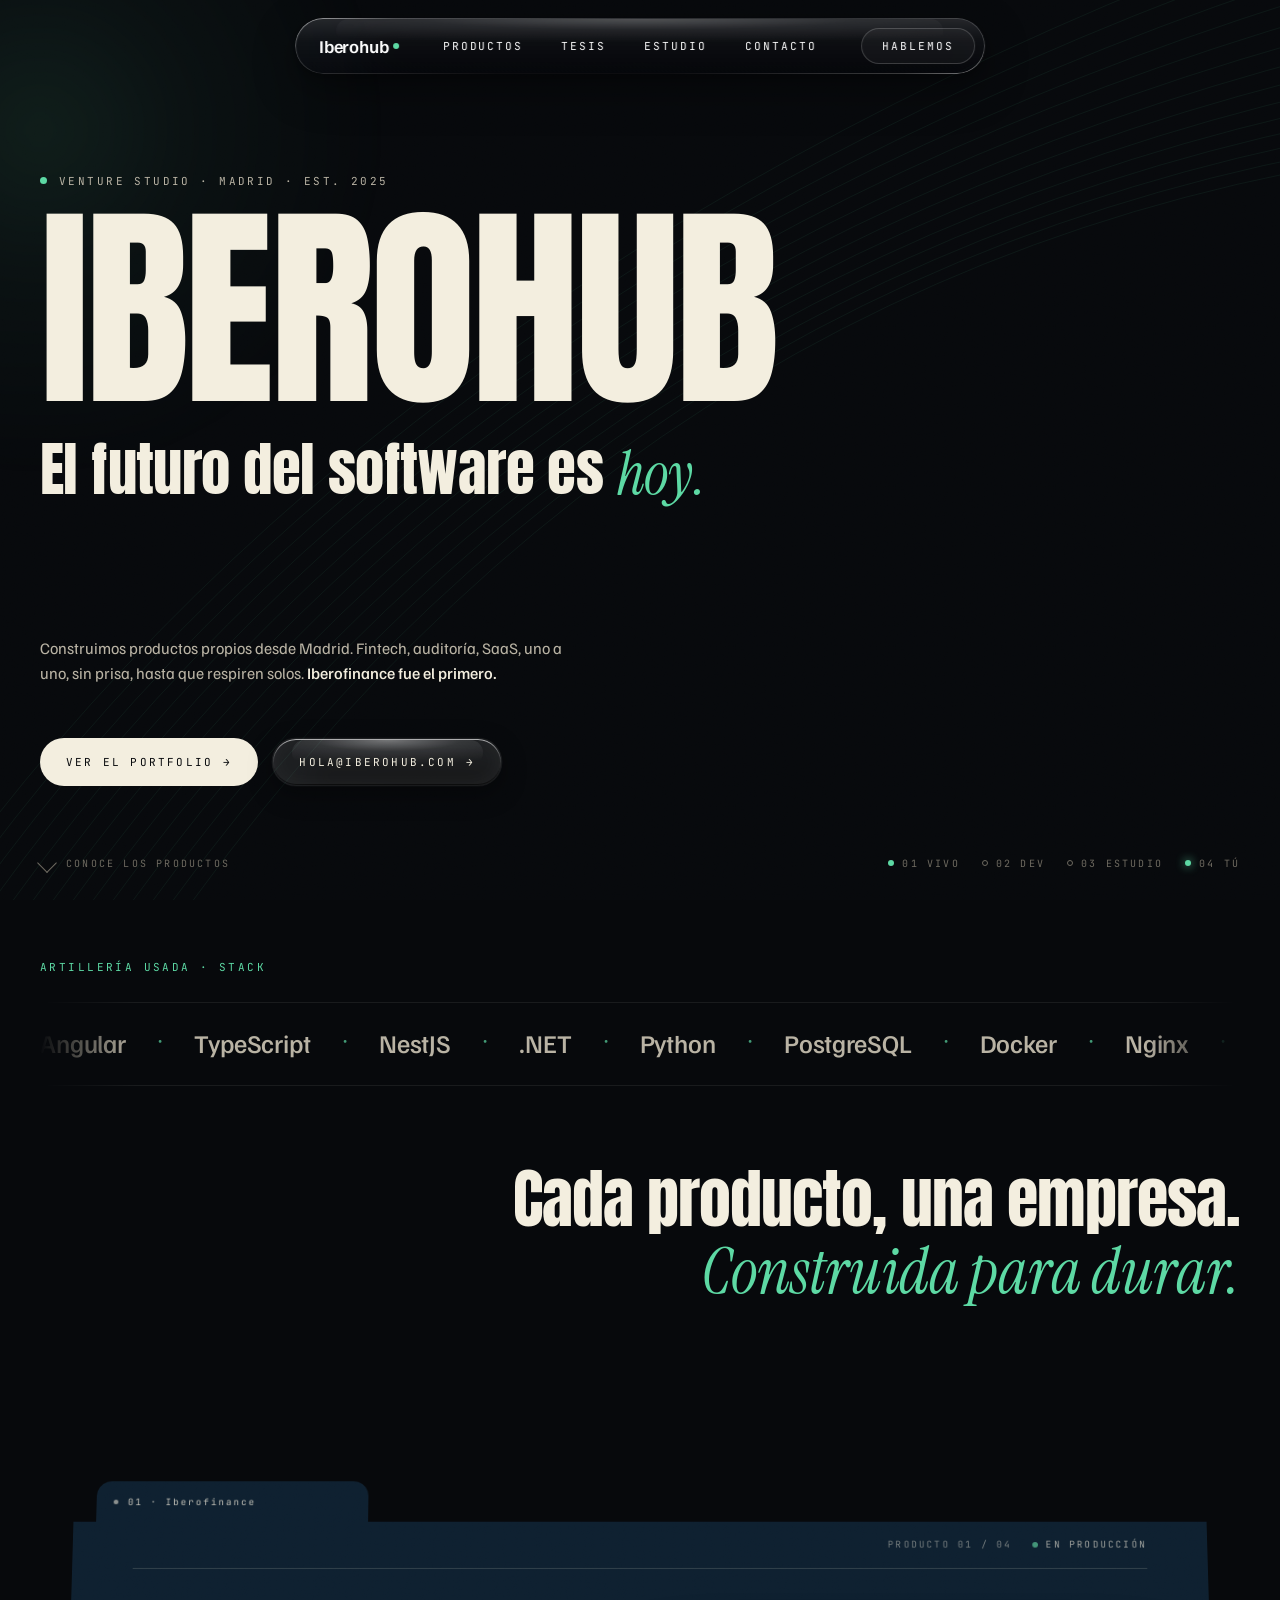
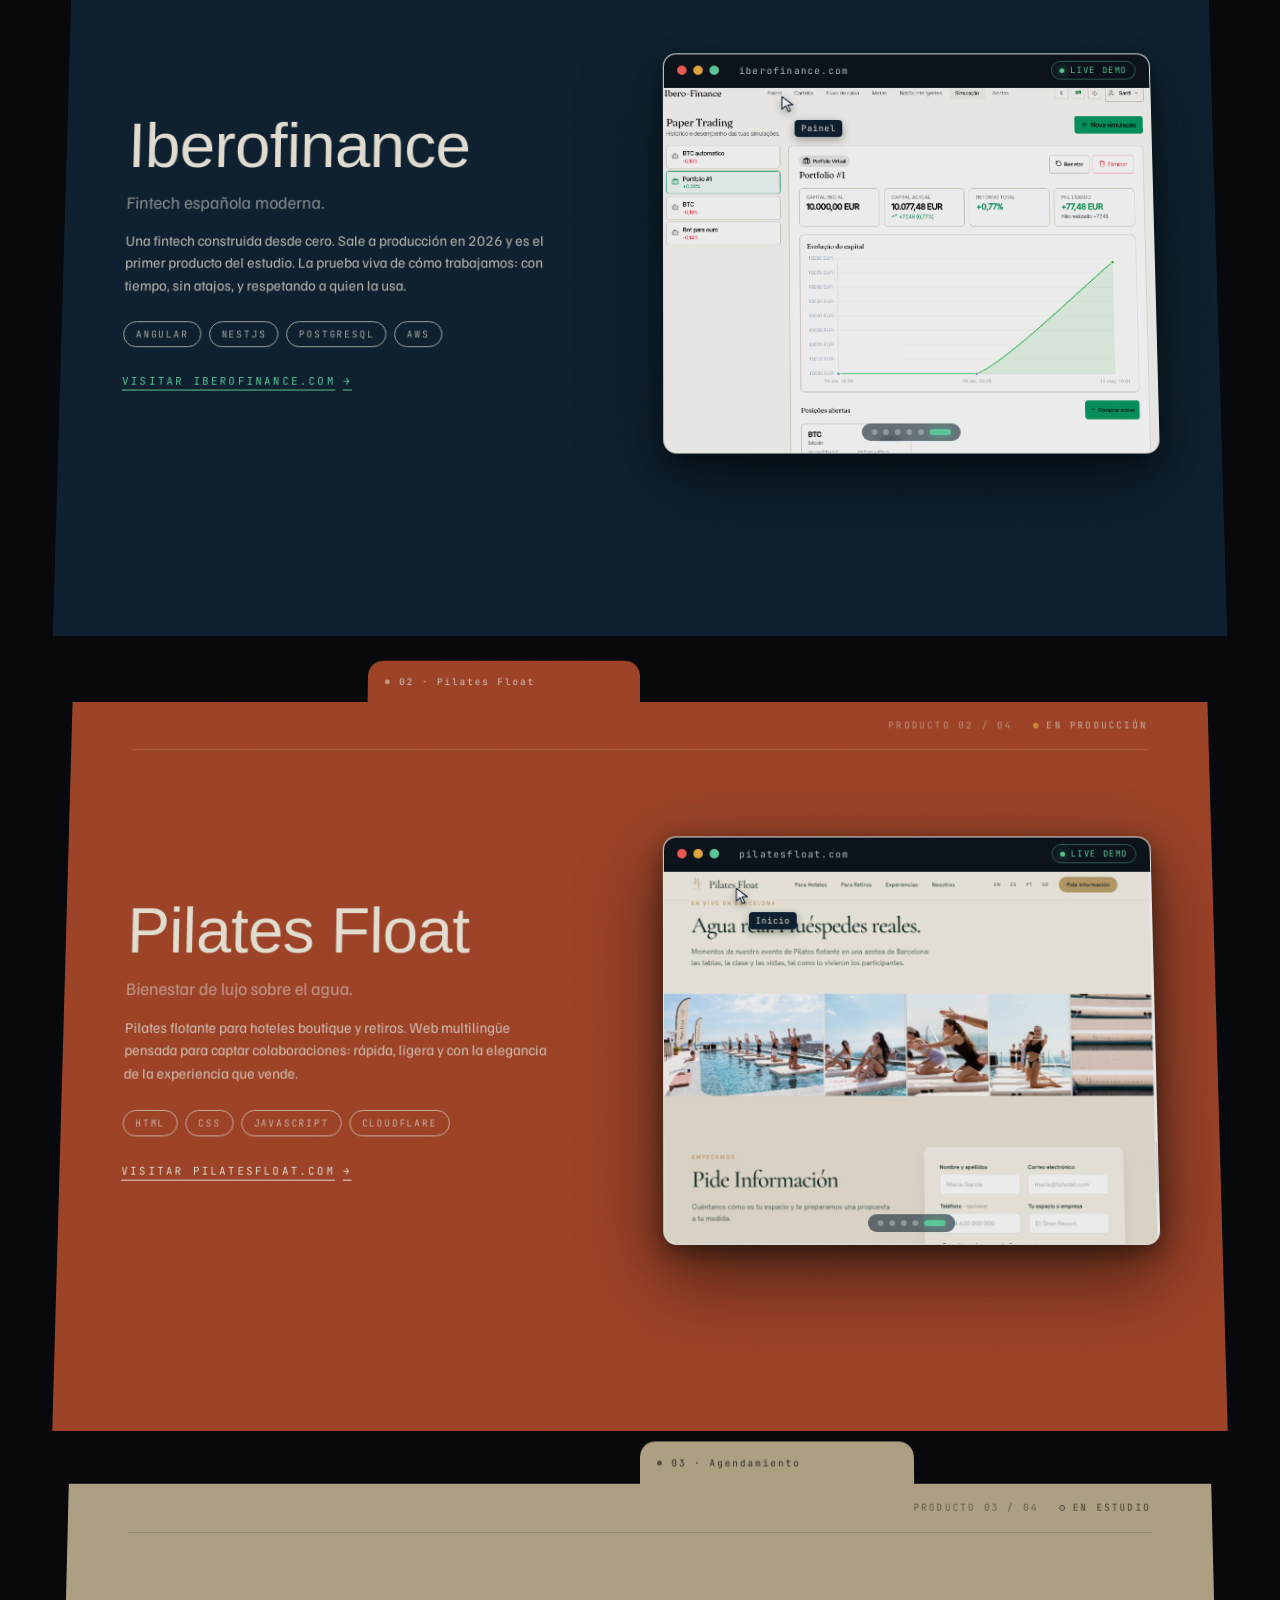
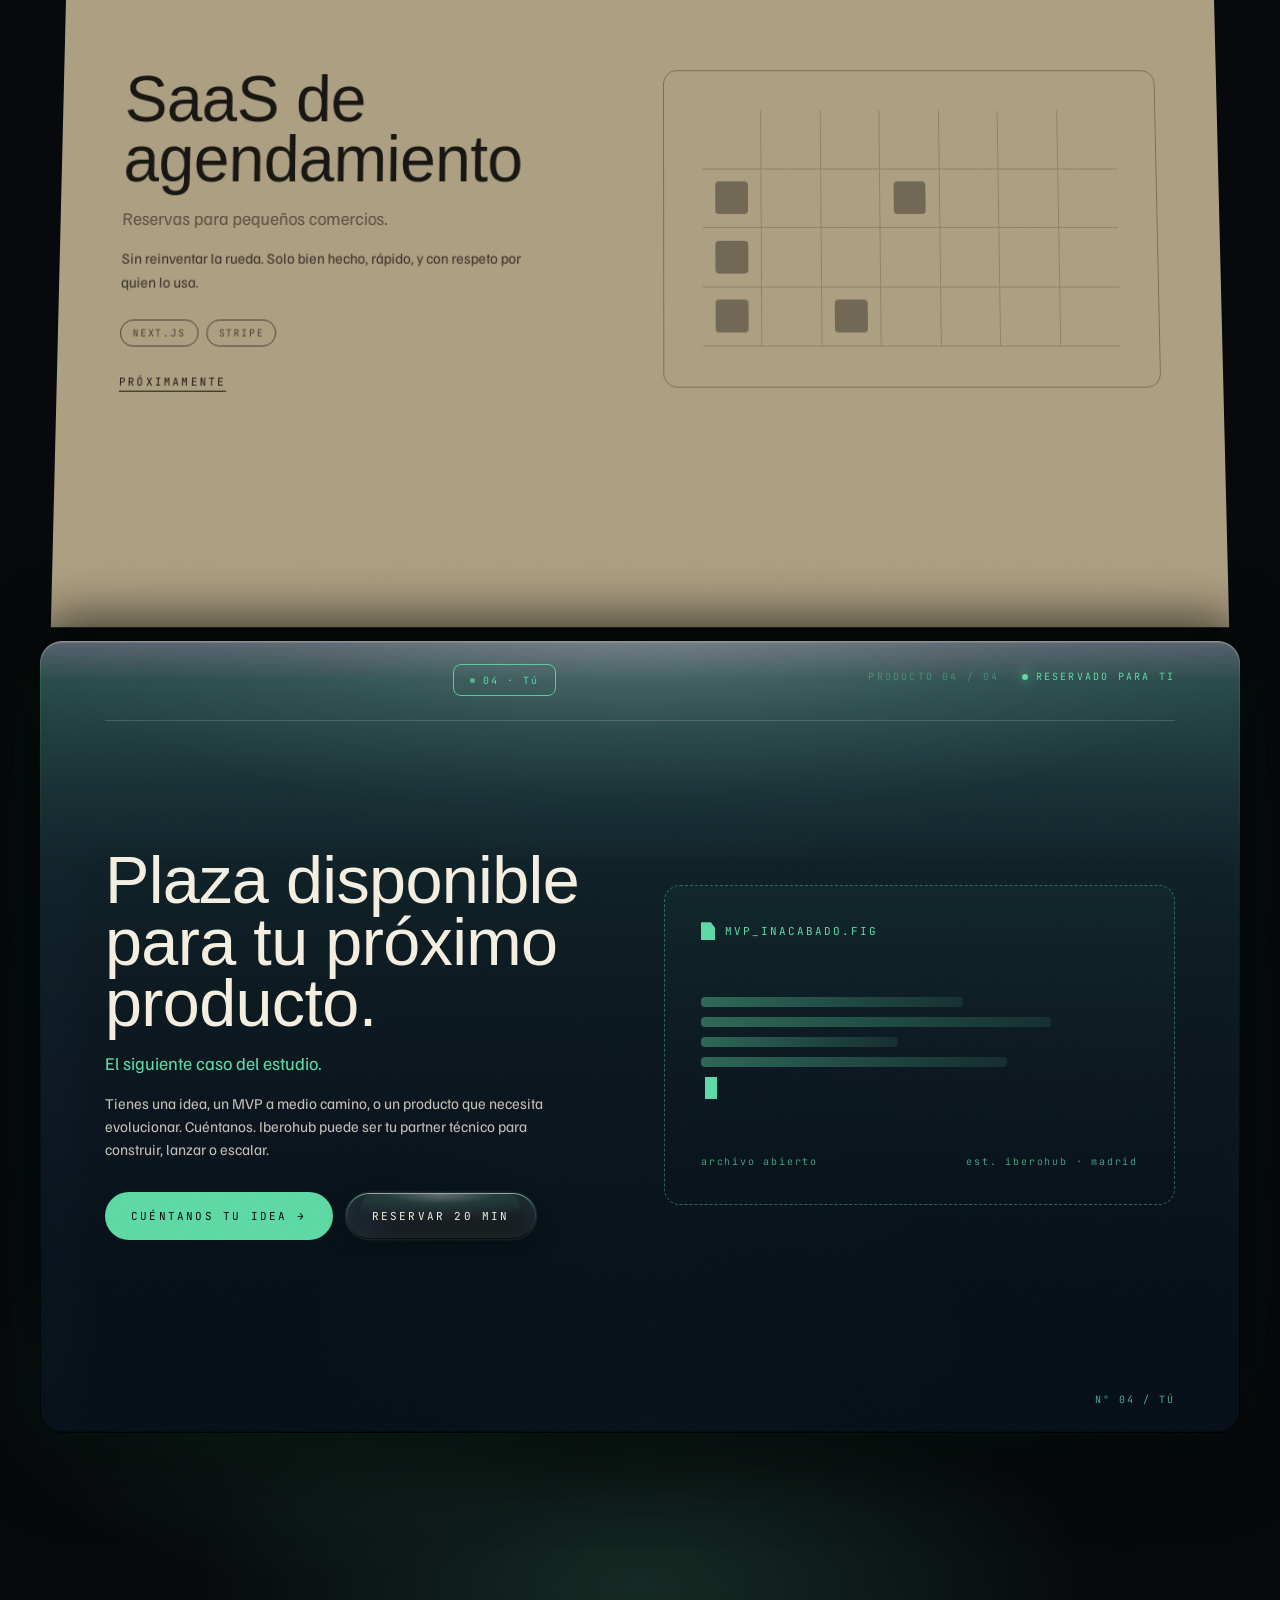
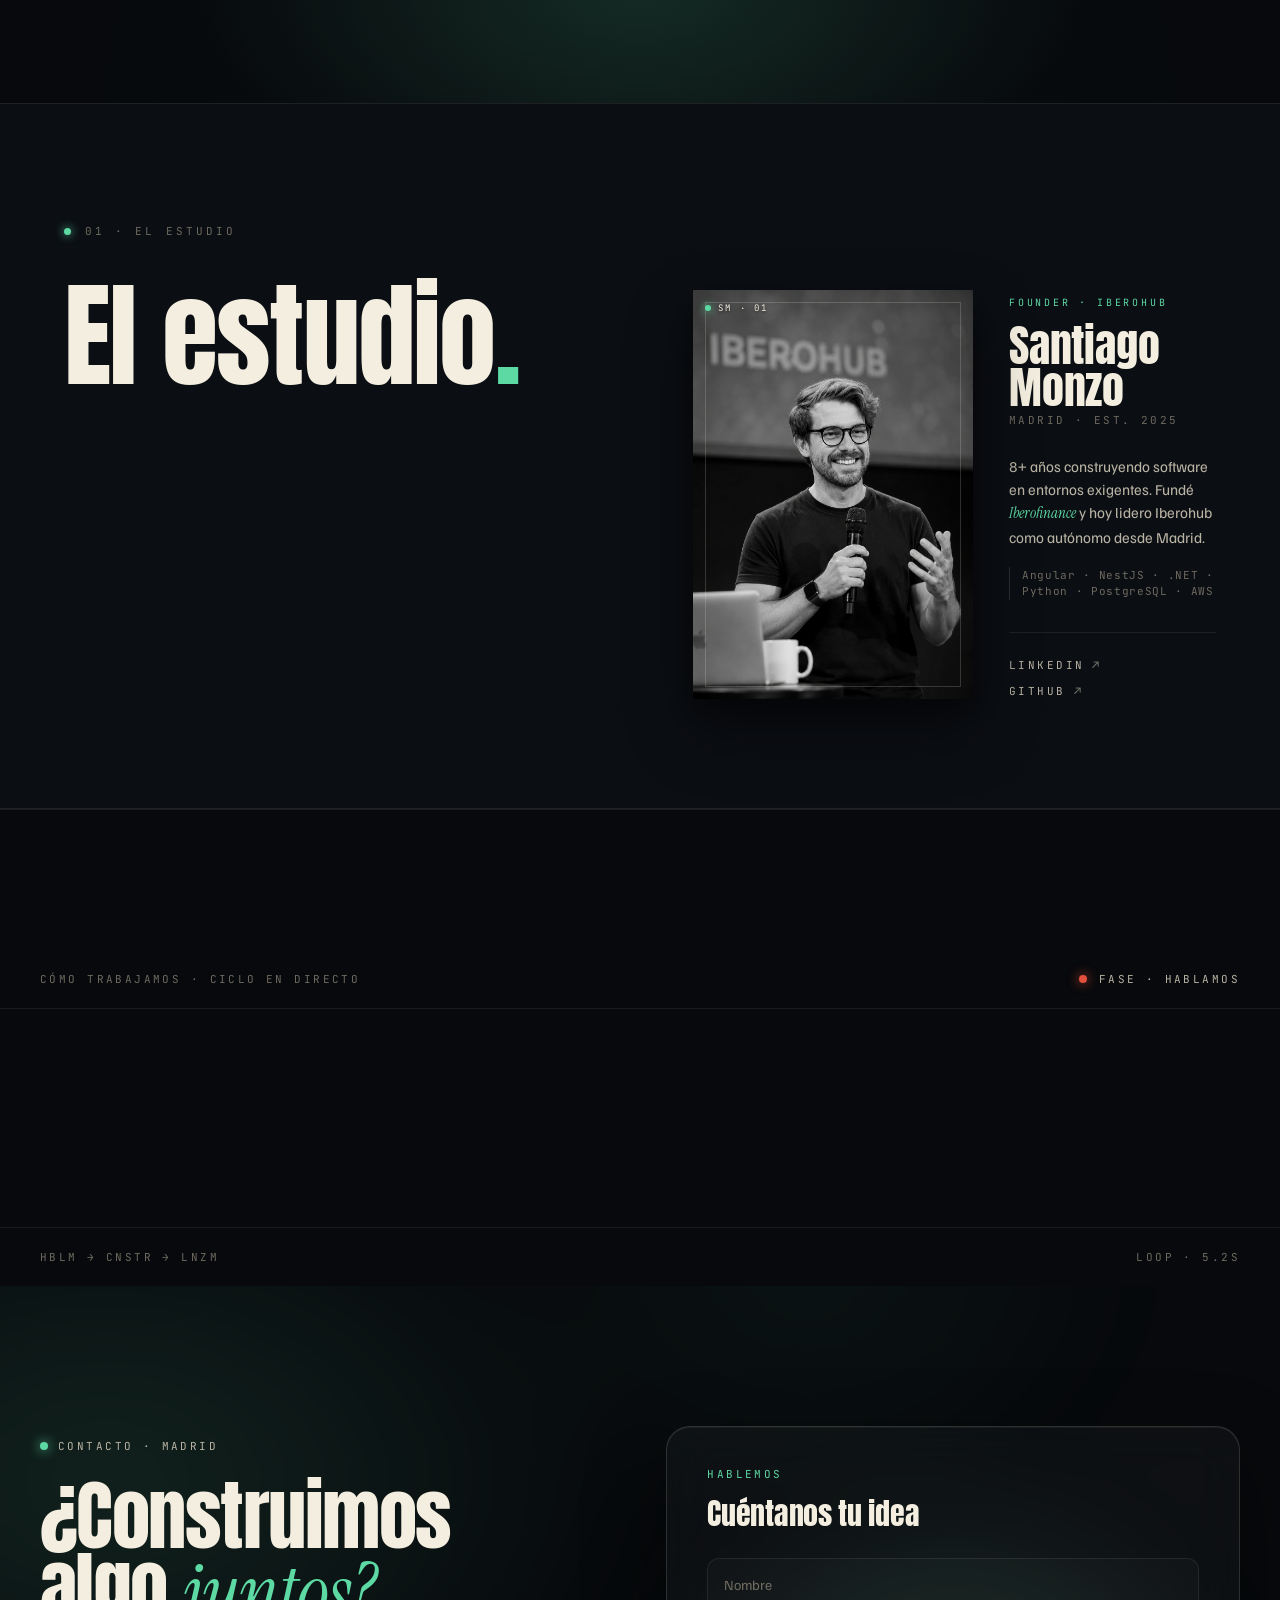
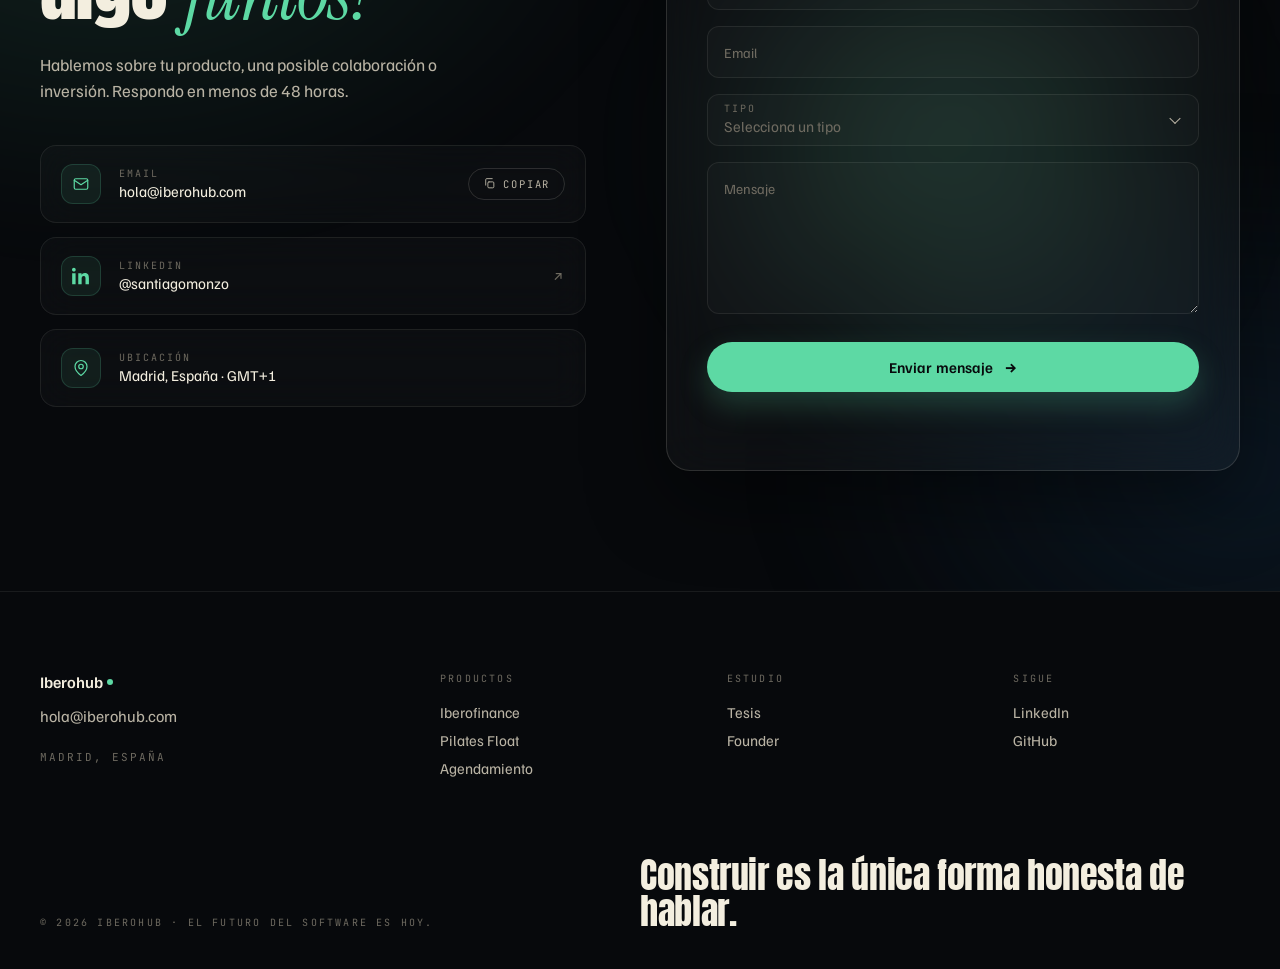
==== commit eec8ae48: "feat: carpeta 02 Pilates Float con preview animada Sustituye el software de auditoría por Pilates Fl" ====
--- a/index.html
+++ b/index.html
@@ -267,38 +267,75 @@
                     </div>
                 </article>
 
-                <!-- Folder 02 — Auditoría -->
+                <!-- Folder 02 — Pilates Float -->
                 <article class="folder f02" data-card="02">
-                    <div class="folder-tab"><span class="tab-dot" aria-hidden="true"></span> 02 · Auditoría</div>
+                    <div class="folder-tab"><span class="tab-dot" aria-hidden="true"></span> 02 · Pilates Float</div>
                     <div class="folder-meta">
                         <span class="label-l">Producto 02 / 04</span>
-                        <span class="status-pill"><span class="dot" aria-hidden="true"></span>En desarrollo</span>
+                        <span class="status-pill"><span class="dot" aria-hidden="true"></span>En producción</span>
                     </div>
                     <div class="folder-divider" aria-hidden="true"></div>
 
                     <div class="folder-left">
-                        <h2>Software de auditoría</h2>
-                        <p class="lede">Plataforma para despachos.</p>
+                        <h2>Pilates Float</h2>
+                        <p class="lede">Bienestar de lujo sobre el agua.</p>
                         <p class="desc">
-                            Una sola fuente de verdad para el trabajo del auditor. Adiós a Excel,
-                            emails sueltos y carpetas compartidas perdidas.
+                            Pilates flotante para hoteles boutique y retiros. Web multilingüe pensada para
+                            captar colaboraciones: rápida, ligera y con la elegancia de la experiencia
+                            que vende.
                         </p>
                         <div class="tags">
-                            <span class="tag">React</span>
-                            <span class="tag">FastAPI</span>
-                            <span class="tag">Postgres</span>
-                        </div>
-                        <a class="link">Próximamente</a>
+                            <span class="tag">HTML</span>
+                            <span class="tag">CSS</span>
+                            <span class="tag">JavaScript</span>
+                            <span class="tag">Cloudflare</span>
+                        </div>
+                        <a class="link" href="https://pilatesfloat.com/es/" target="_blank" rel="noopener">
+                            Visitar pilatesfloat.com <span class="arrow">→</span>
+                        </a>
                     </div>
 
                     <div class="folder-right">
-                        <div class="audit-mock" aria-hidden="true">
-                            <div class="corner">v.0.2 — sprint 4</div>
-                            <div class="panel">
-                                <div class="row r1"></div>
-                                <div class="row r2"></div>
-                                <div class="row r3"></div>
-                                <div class="row r4"></div>
+                        <div class="browser-frame" id="pilatesfloat-carousel">
+                            <div class="browser-bar">
+                                <span class="dot r"></span><span class="dot a"></span><span class="dot g"></span>
+                                <span class="url">pilatesfloat.com</span>
+                                <span class="live-pill"><span class="live-dot" aria-hidden="true"></span>LIVE
+                                    DEMO</span>
+                            </div>
+                            <div class="carousel">
+                                <img class="carousel-img" data-step="0" src="./assets/images/pilatesfloat/01-inicio.jpg"
+                                    alt="Portada de Pilates Float" loading="lazy" decoding="async">
+                                <img class="carousel-img" data-step="1"
+                                    src="./assets/images/pilatesfloat/02-hoteles.jpg" alt="Para hoteles y retiros"
+                                    loading="lazy" decoding="async">
+                                <img class="carousel-img" data-step="2"
+                                    src="./assets/images/pilatesfloat/03-experiencias.jpg" alt="Experiencias"
+                                    loading="lazy" decoding="async">
+                                <img class="carousel-img" data-step="3"
+                                    src="./assets/images/pilatesfloat/04-nosotros.jpg" alt="Por qué eligen Pilates Float"
+                                    loading="lazy" decoding="async">
+                                <img class="carousel-img" data-step="4"
+                                    src="./assets/images/pilatesfloat/05-galeria.jpg" alt="Galería en Barcelona"
+                                    loading="lazy" decoding="async">
+
+                                <div class="fake-cursor" aria-hidden="true">
+                                    <svg viewBox="0 0 20 24" width="20" height="24" fill="none">
+                                        <path d="M2 2 L2 17 L6.5 13 L9.5 20 L12 19 L9 12 L15 12 Z" fill="#ffffff"
+                                            stroke="#0e2335" stroke-width="1.2" stroke-linejoin="round" />
+                                    </svg>
+                                    <span class="cursor-label">Inicio</span>
+                                    <span class="ripple"></span>
+                                    <span class="scroll-burst"></span>
+                                </div>
+
+                                <div class="carousel-progress" aria-hidden="true">
+                                    <span class="pdot" data-step="0"></span>
+                                    <span class="pdot" data-step="1"></span>
+                                    <span class="pdot" data-step="2"></span>
+                                    <span class="pdot" data-step="3"></span>
+                                    <span class="pdot" data-step="4"></span>
+                                </div>
                             </div>
                         </div>
                     </div>
@@ -639,7 +676,7 @@
                 <h4>Productos</h4>
                 <ul>
                     <li><a href="https://iberofinance.com" target="_blank" rel="noopener">Iberofinance</a></li>
-                    <li><a href="#productos">Auditoría</a></li>
+                    <li><a href="https://pilatesfloat.com/es/" target="_blank" rel="noopener">Pilates Float</a></li>
                     <li><a href="#productos">Agendamiento</a></li>
                 </ul>
             </div>
--- a/assets/css/style.css
+++ b/assets/css/style.css
@@ -827,7 +827,7 @@
     min-height: 460px;
 }
 
-/* product 01 — browser-framed carousel animado */
+/* product 01 / 02 — browser-framed carousel animado */
 .browser-frame {
     width: 100%; max-width: 720px;
     background: #f5f7f3;
@@ -1004,41 +1004,6 @@
     width: 22px;
     border-radius: 3px;
     box-shadow: 0 0 10px rgba(93, 217, 164, 0.7);
-}
-
-/* product 02 — audit mock */
-.audit-mock {
-    width: 100%; max-width: 640px;
-    aspect-ratio: 16/10;
-    background: #0c0d10;
-    border-radius: 14px;
-    border: 1px solid rgba(255, 255, 255, 0.1);
-    overflow: hidden;
-    position: relative;
-}
-.audit-mock .panel {
-    position: absolute; top: 50%; left: 50%;
-    transform: translate(-50%, -50%);
-    width: 70%; height: 60%;
-    border: 1px solid rgba(255, 255, 255, 0.25);
-    border-radius: 10px;
-    padding: 18px;
-}
-.audit-mock .row {
-    height: 2px;
-    background: rgba(255, 255, 255, 0.25);
-    margin: 18px 0;
-    border-radius: 2px;
-}
-.audit-mock .row.r1 { width: 80%; }
-.audit-mock .row.r2 { width: 55%; }
-.audit-mock .row.r3 { width: 70%; }
-.audit-mock .row.r4 { width: 40%; }
-.audit-mock .corner {
-    position: absolute; top: 18px; right: 18px;
-    font-family: var(--font-mono); font-size: 9px;
-    color: rgba(255, 255, 255, 0.5);
-    letter-spacing: 0.15em;
 }
 
 /* product 03 — calendar mock */
@@ -1689,7 +1654,7 @@
     .folder-divider { left: 36px; right: 36px; }
 
     .folder-right { min-height: 320px; }
-    .browser-frame, .audit-mock, .cal-mock, .hook-card { max-width: 100%; }
+    .browser-frame, .cal-mock, .hook-card { max-width: 100%; }
 
     .hook-counter { right: 36px; }
 
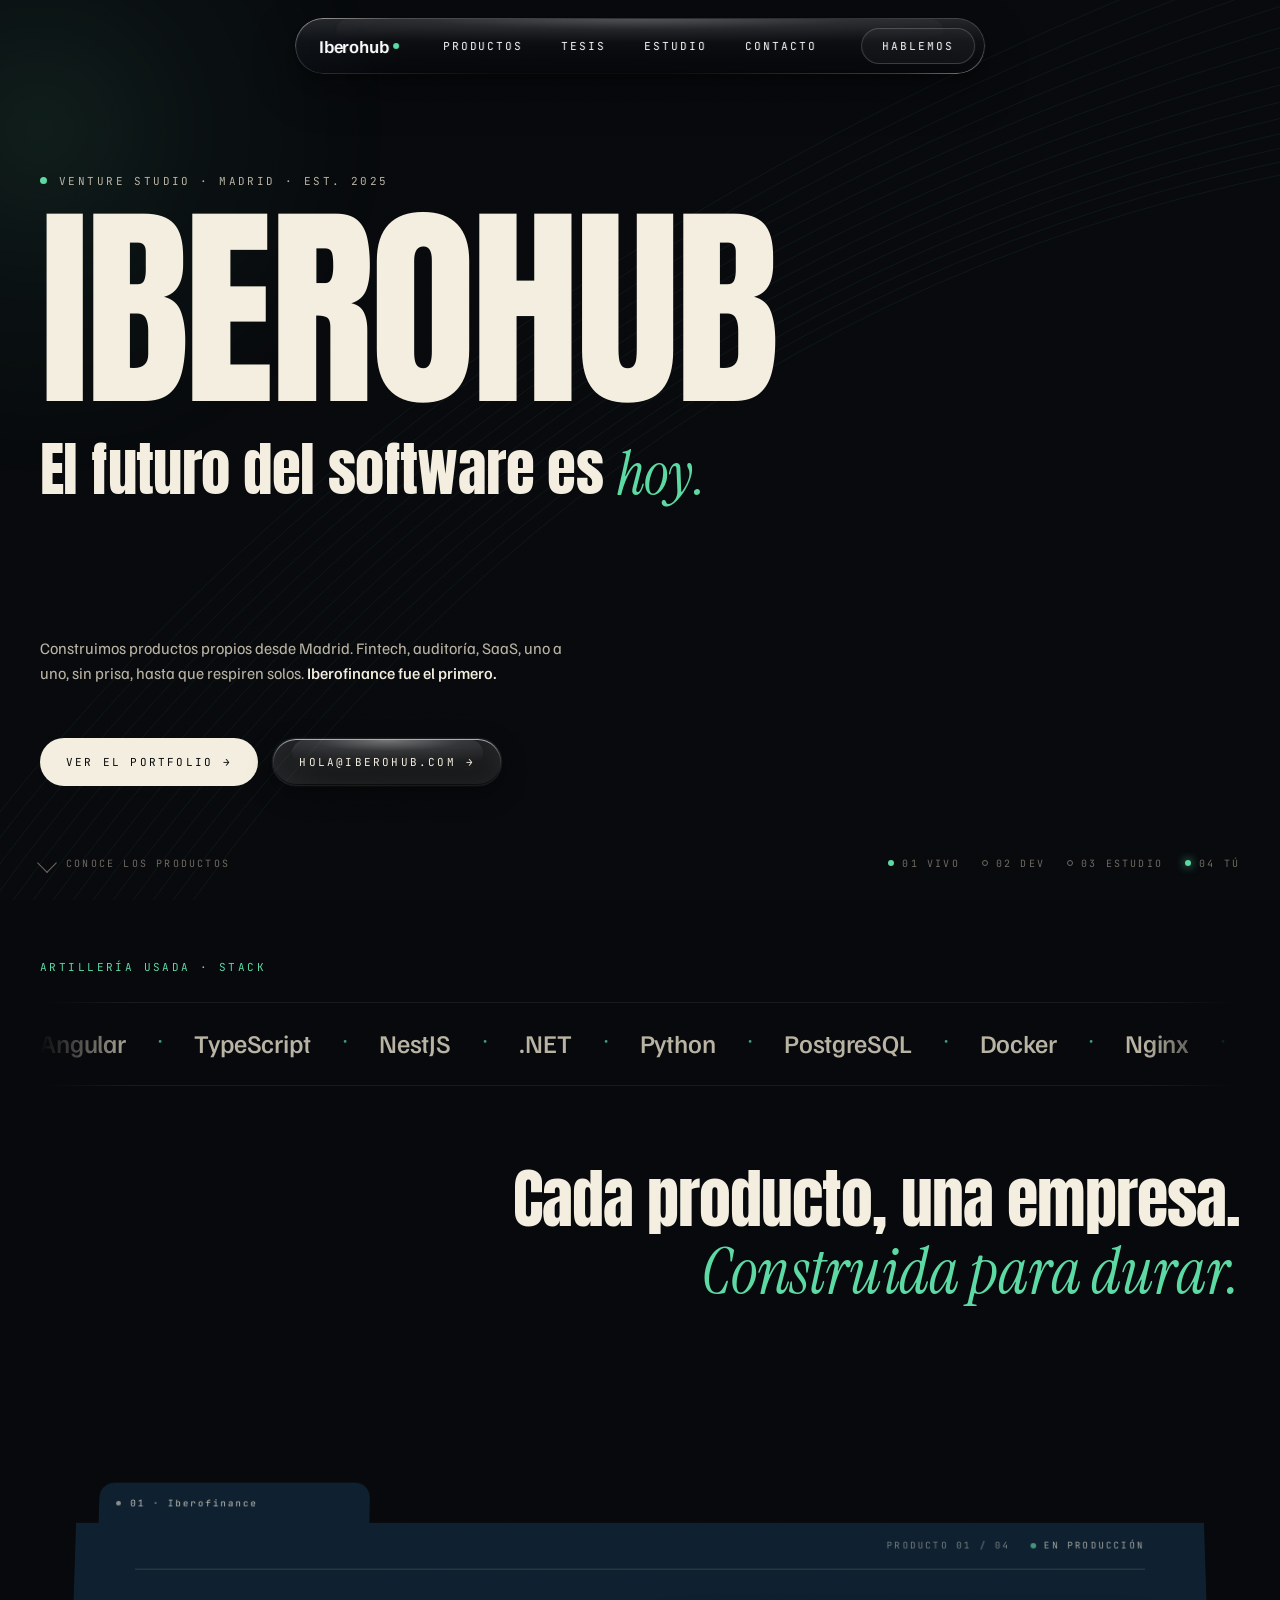
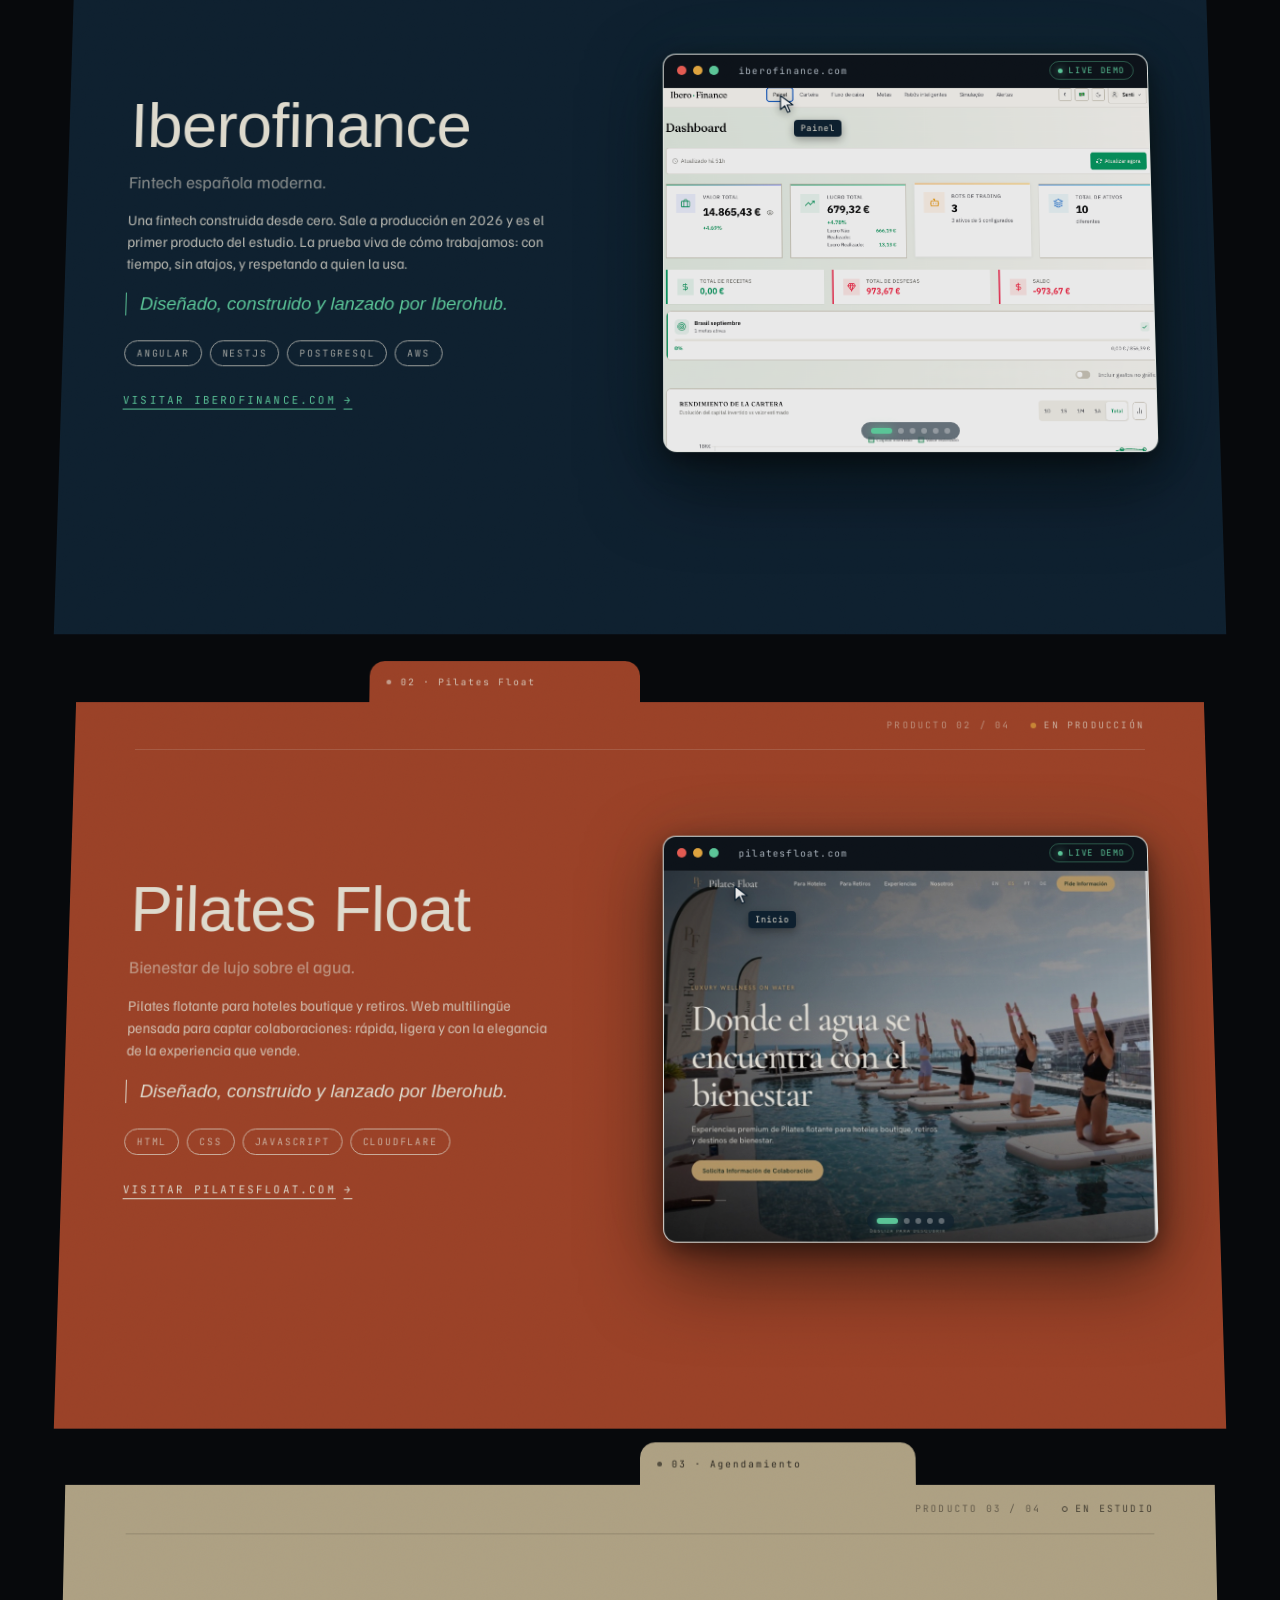
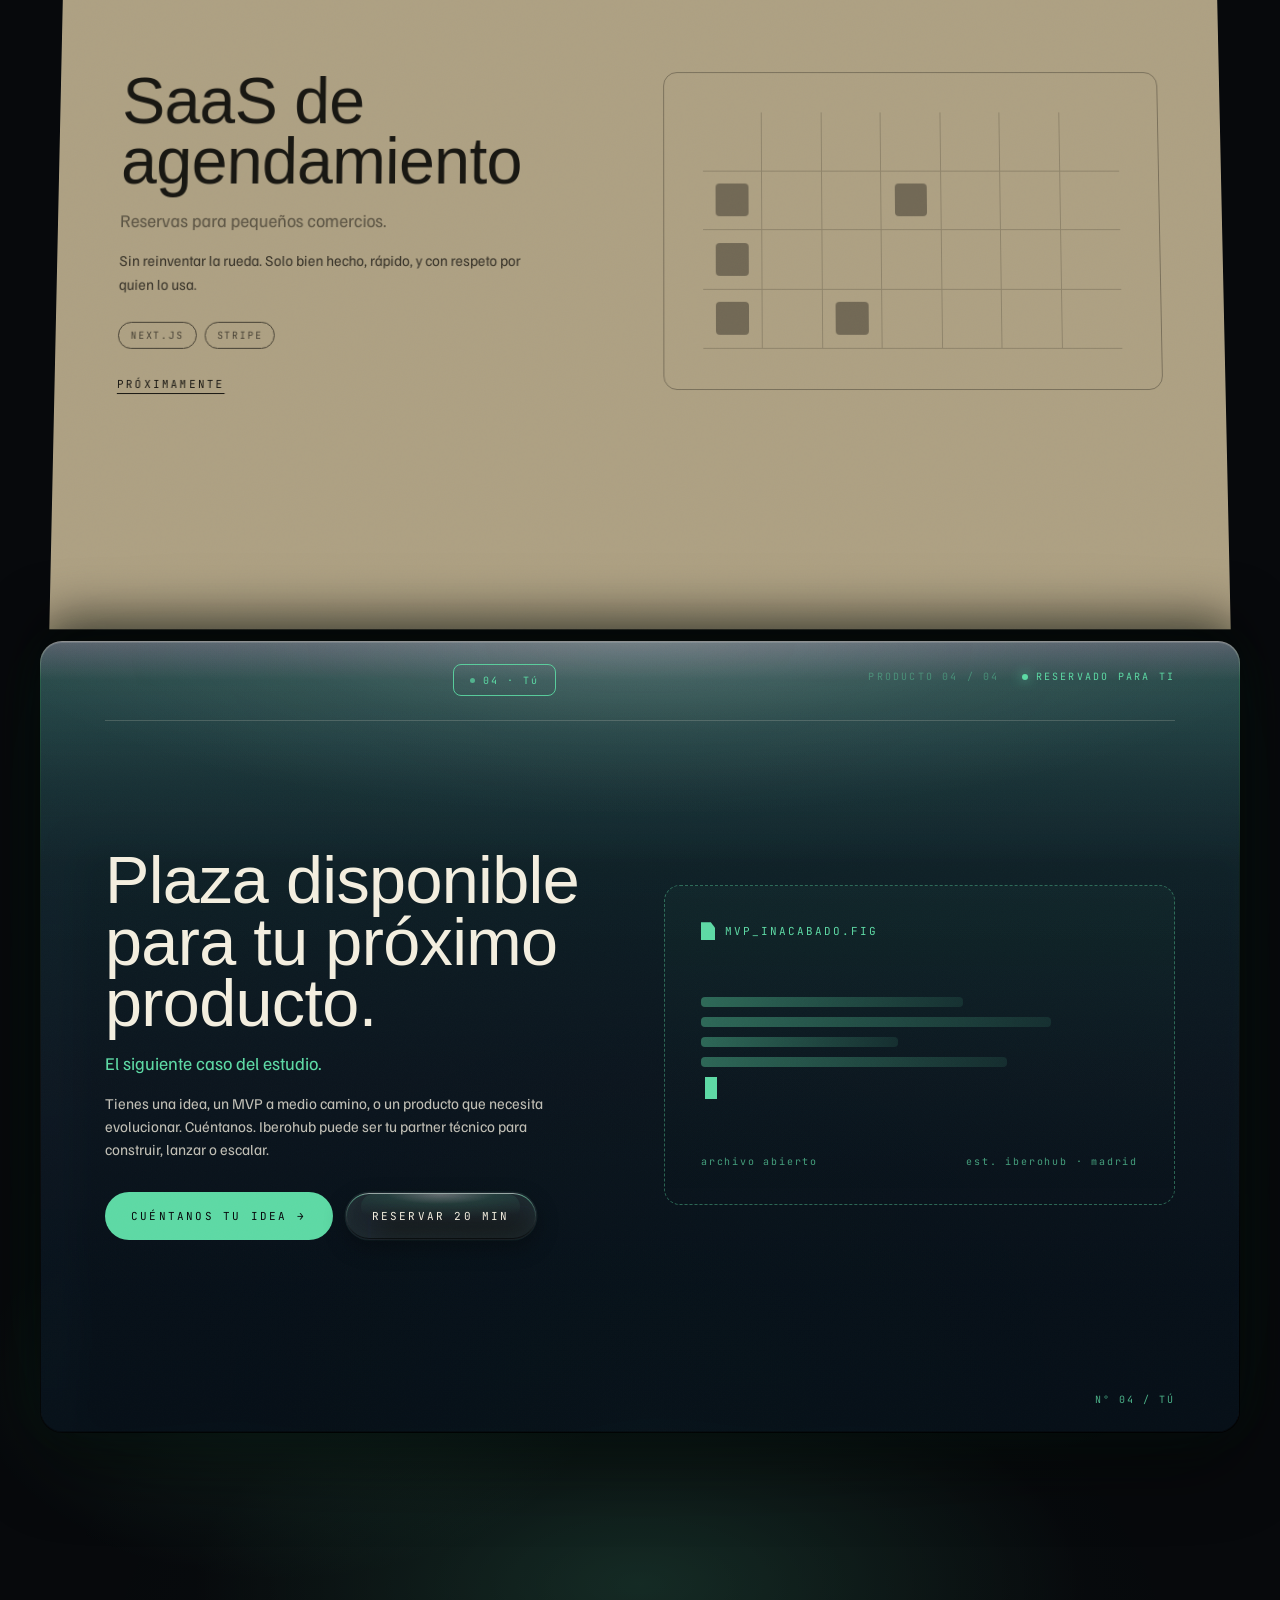
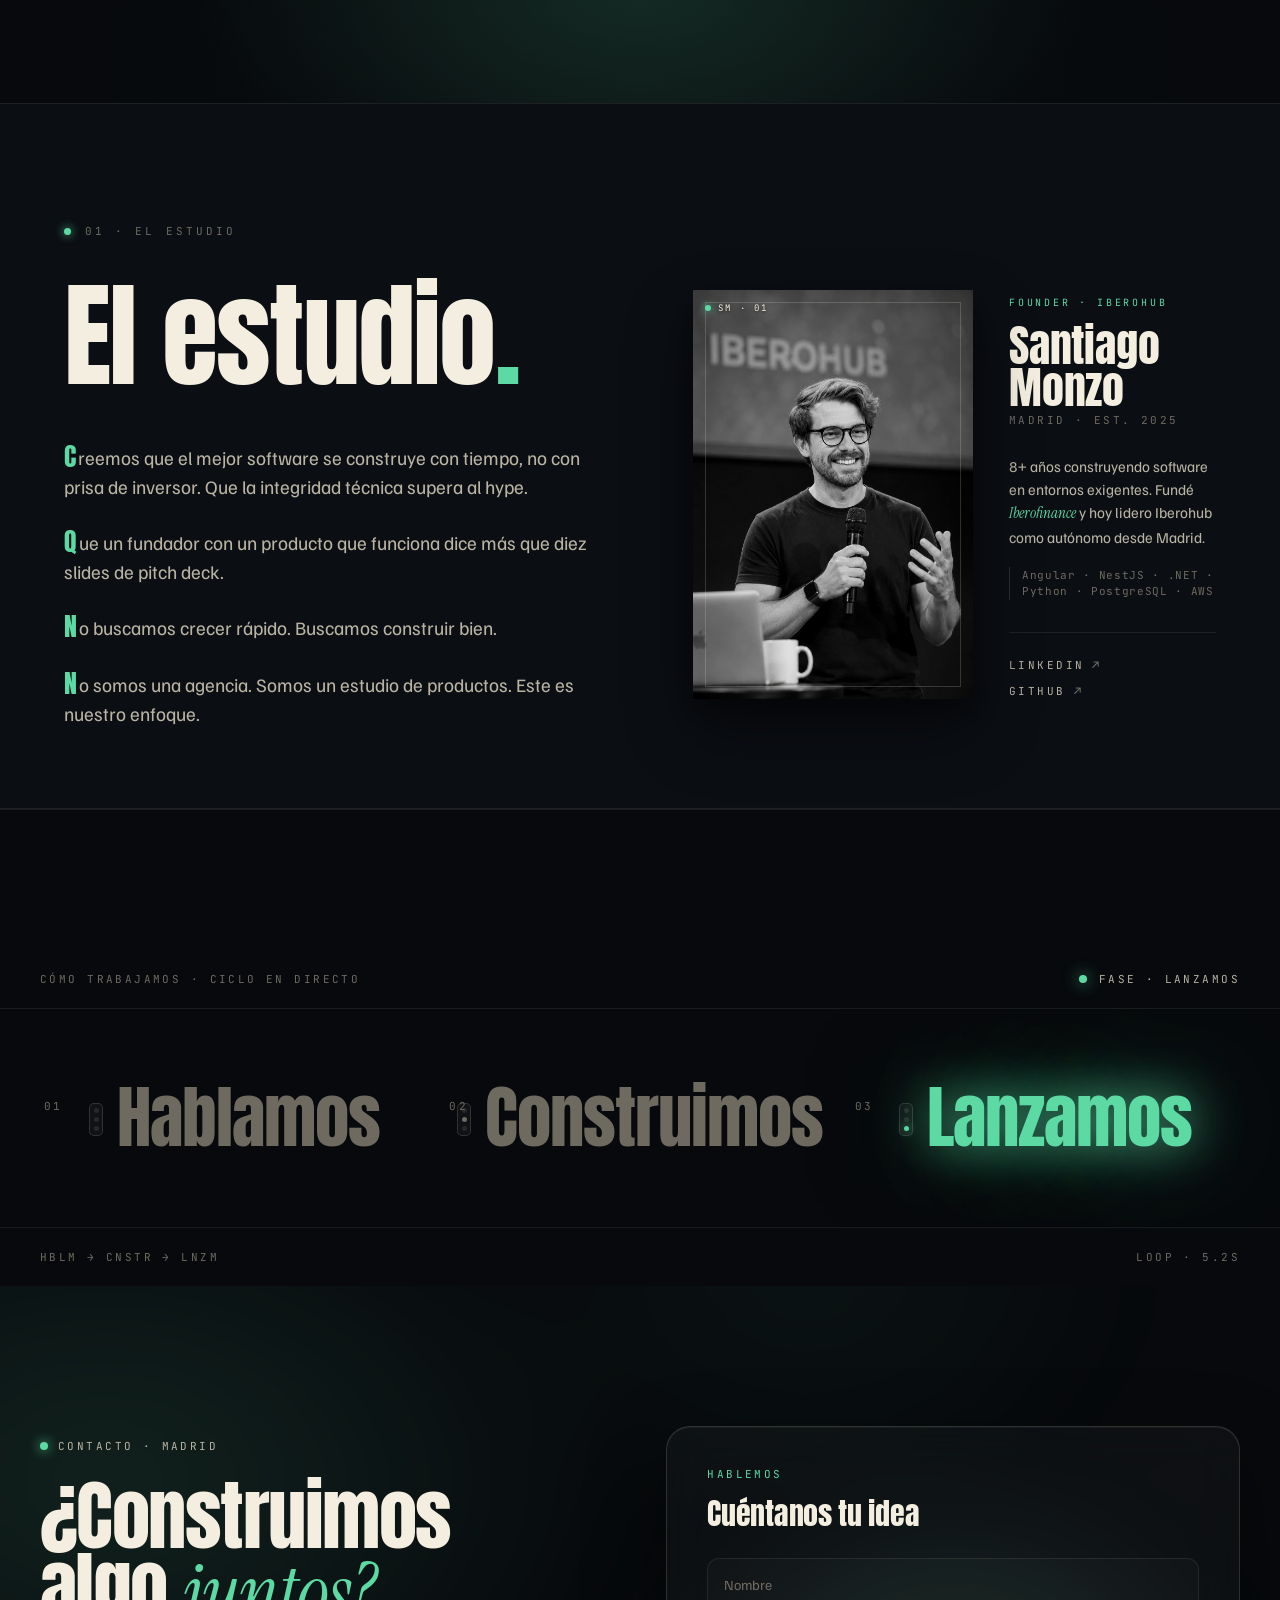
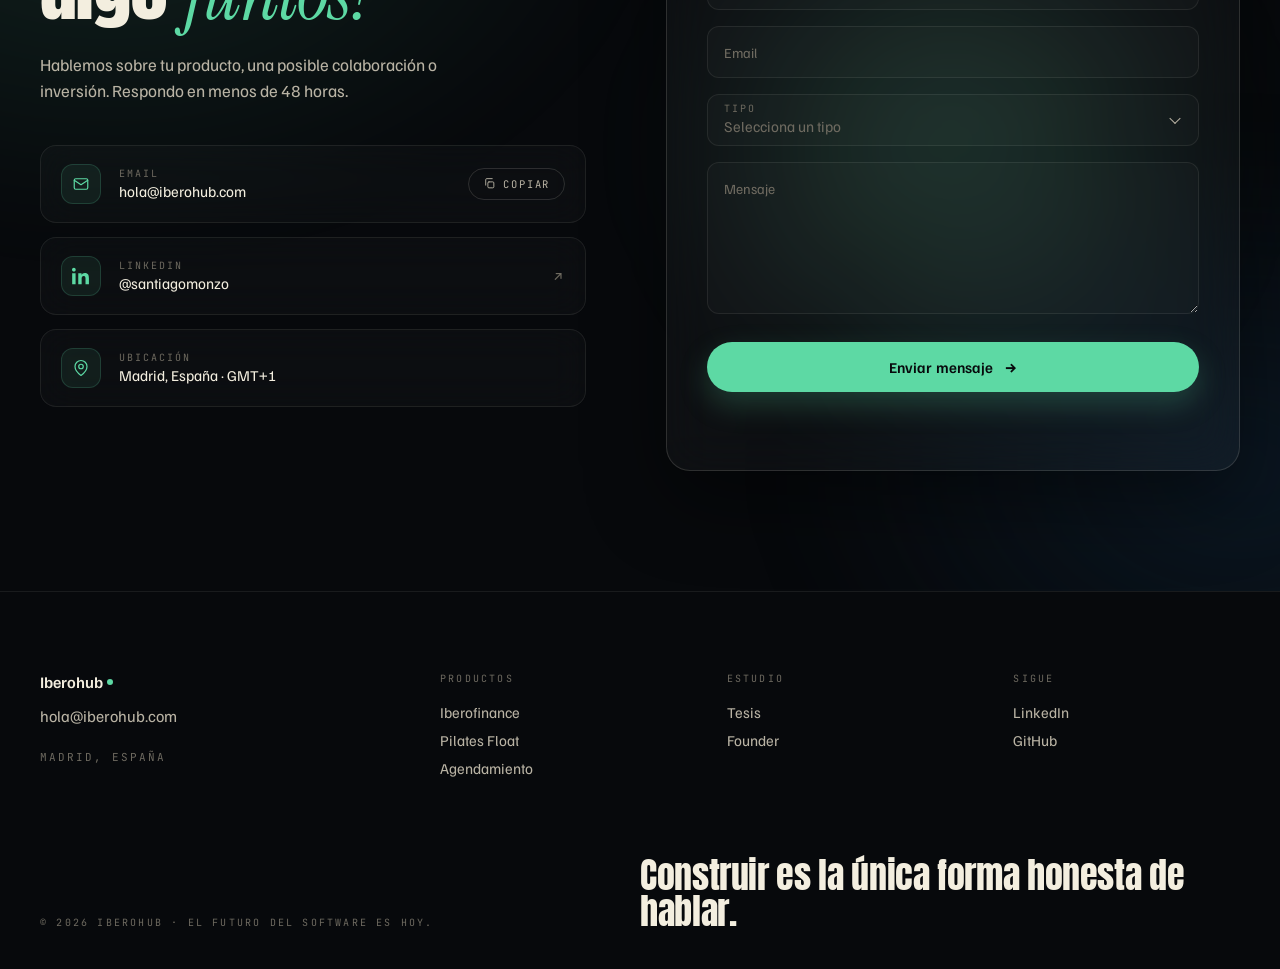
==== commit d5ae23d3: "feat: firma 'Diseñado, construido y lanzado por Iberohub' en carpetas en producción" ====
--- a/index.html
+++ b/index.html
@@ -209,6 +209,7 @@
                             producto del estudio. La prueba viva de cómo trabajamos: con tiempo, sin atajos,
                             y respetando a quien la usa.
                         </p>
+                        <p class="credit">Diseñado, construido y lanzado por Iberohub.</p>
                         <div class="tags">
                             <span class="tag">Angular</span>
                             <span class="tag">NestJS</span>
@@ -284,6 +285,7 @@
                             captar colaboraciones: rápida, ligera y con la elegancia de la experiencia
                             que vende.
                         </p>
+                        <p class="credit">Diseñado, construido y lanzado por Iberohub.</p>
                         <div class="tags">
                             <span class="tag">HTML</span>
                             <span class="tag">CSS</span>
--- a/assets/css/style.css
+++ b/assets/css/style.css
@@ -788,6 +788,16 @@
     margin: 0;
     max-width: 440px;
 }
+.folder-left .credit {
+    font-family: var(--font-italic);
+    font-style: italic;
+    font-size: 19px;
+    line-height: 1.3;
+    margin: 0;
+    padding-left: 14px;
+    border-left: 1px solid currentColor;
+}
+.folder.f01 .folder-left .credit { color: var(--mint); border-color: var(--mint); }
 .folder-left .tags {
     display: flex; gap: 8px; flex-wrap: wrap;
     margin-top: 8px;
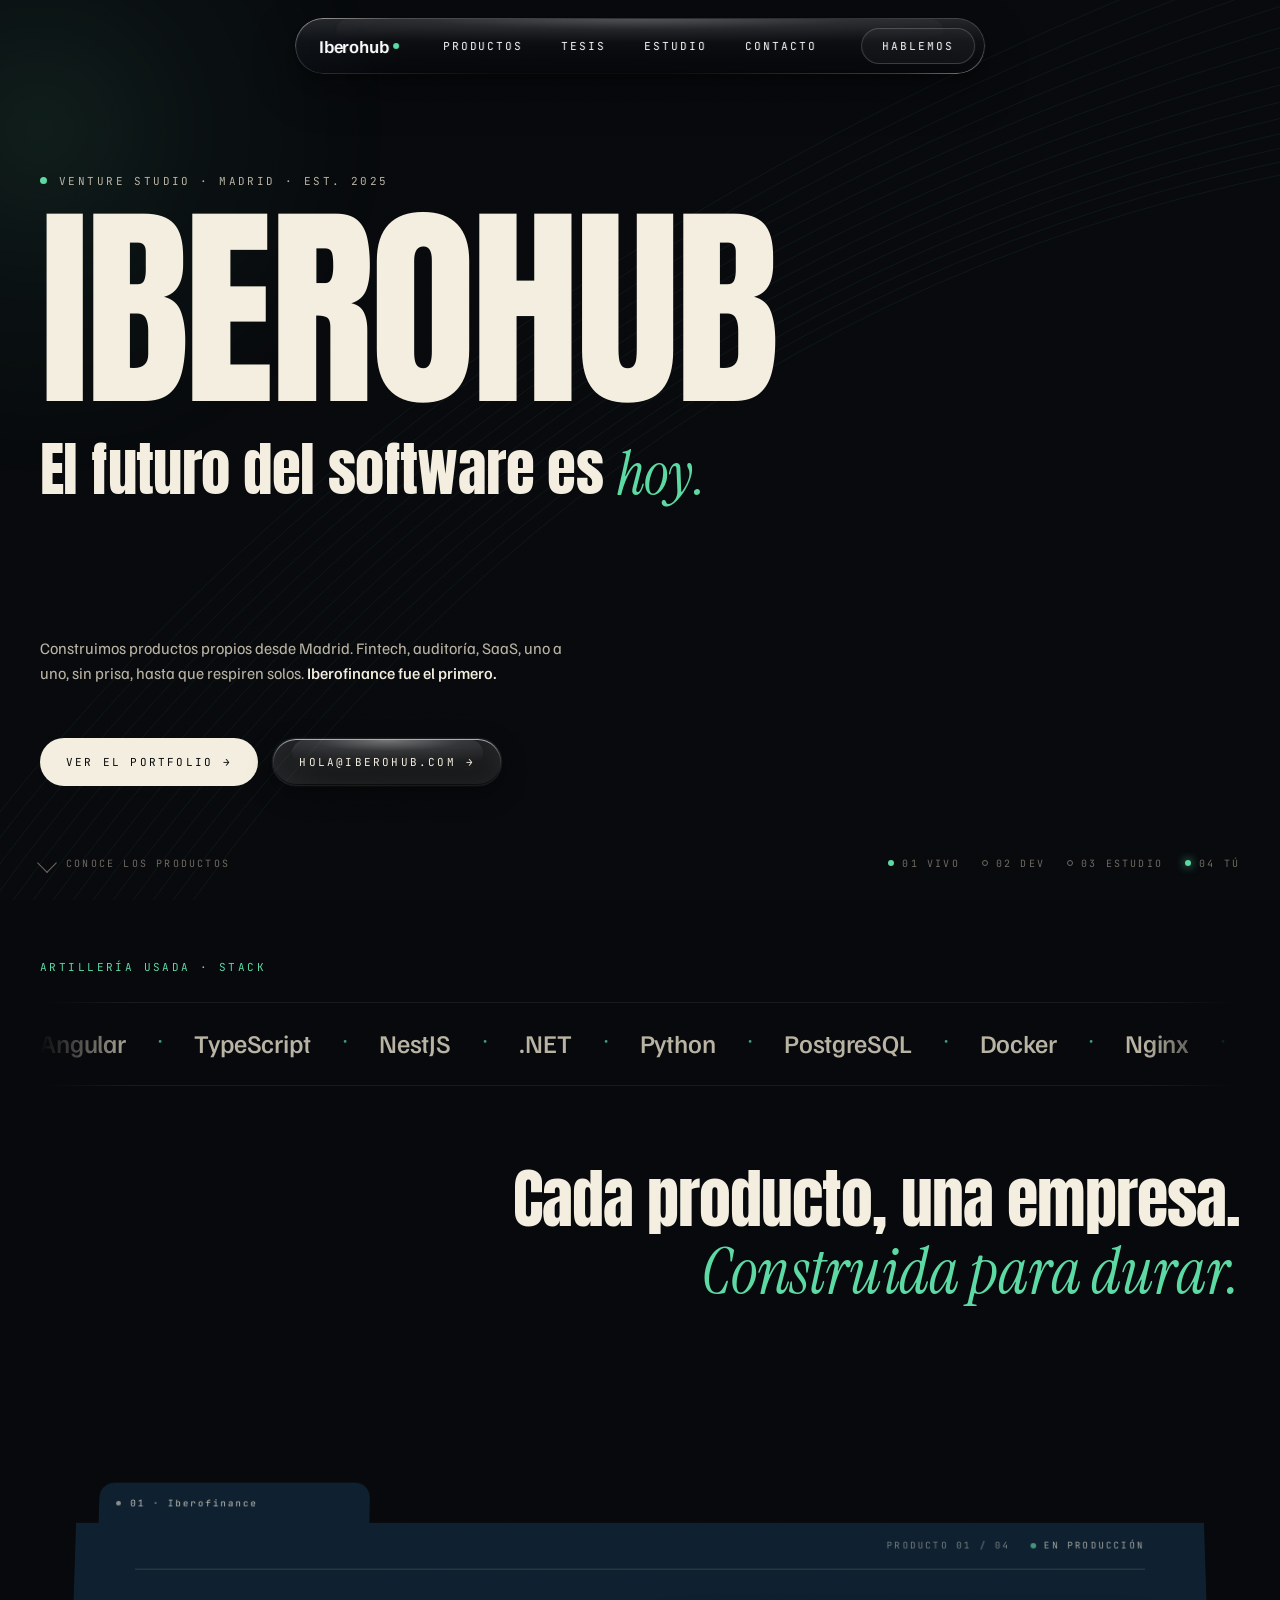
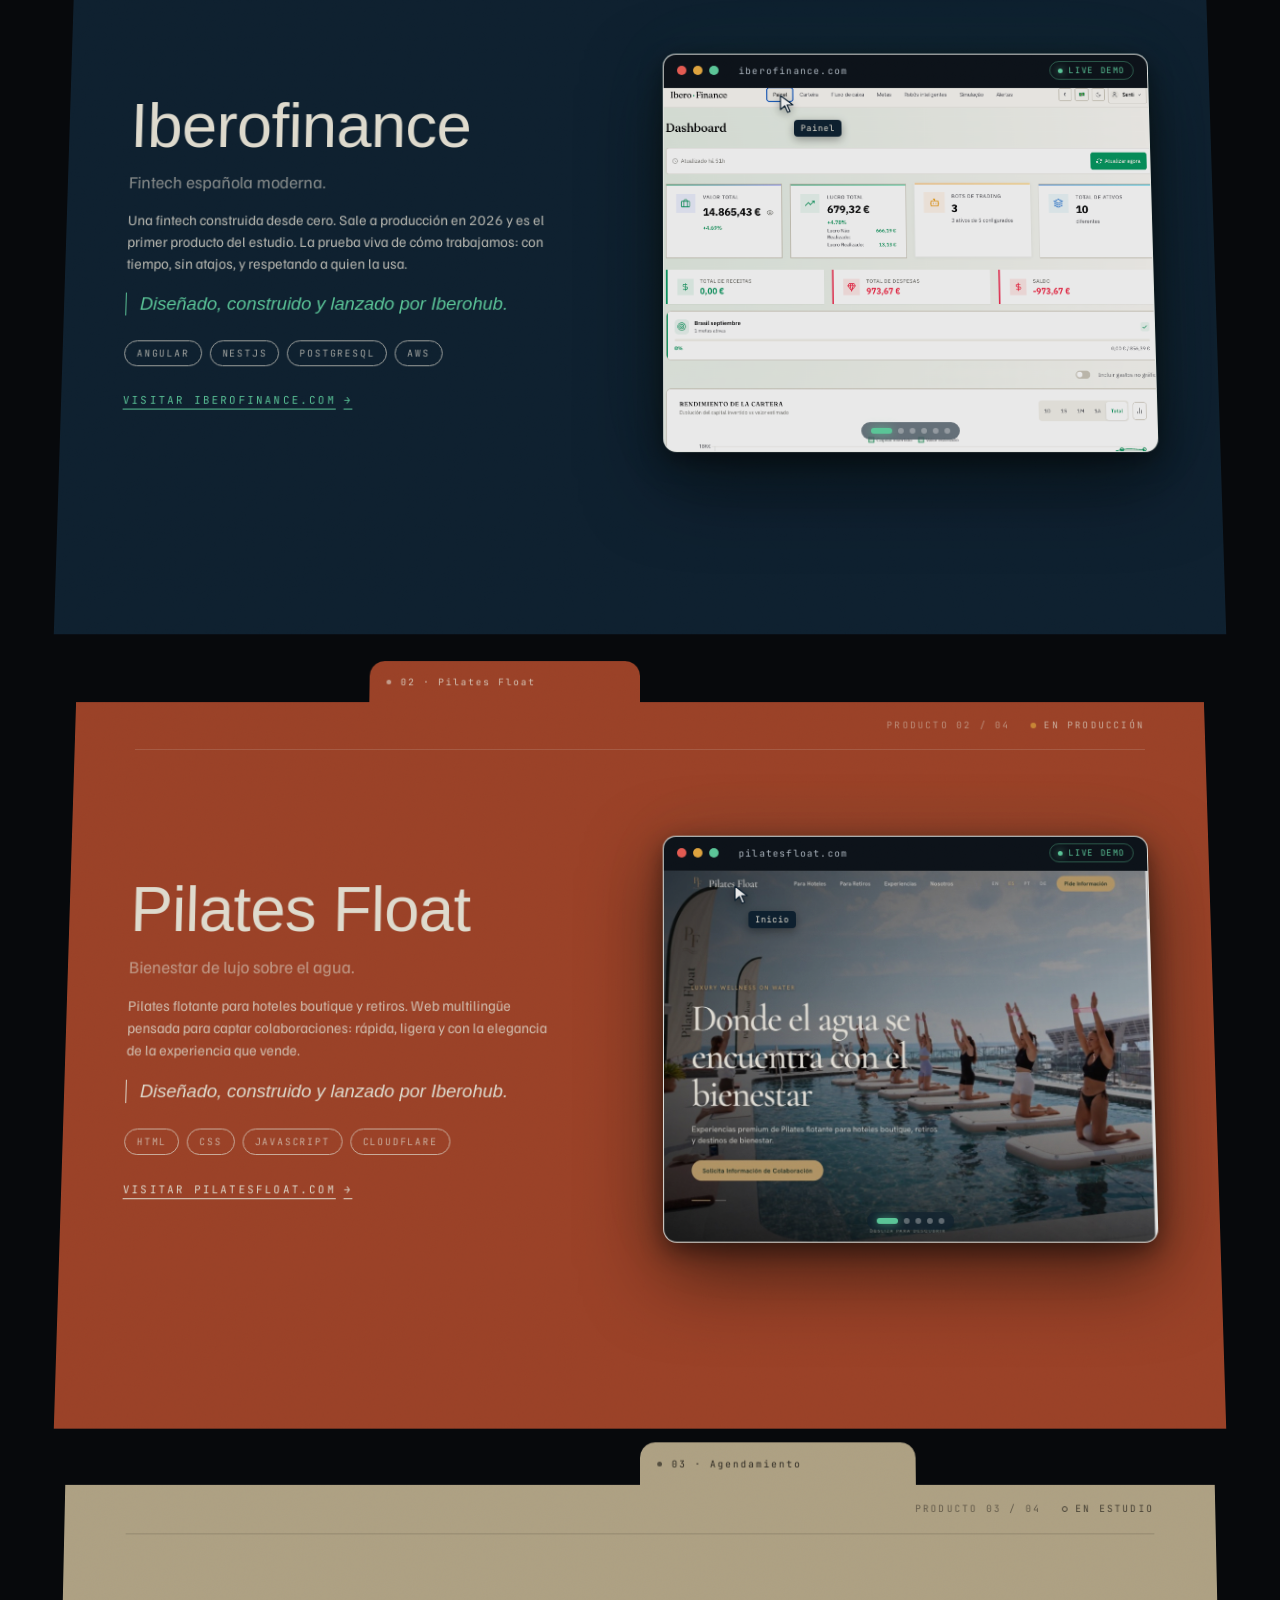
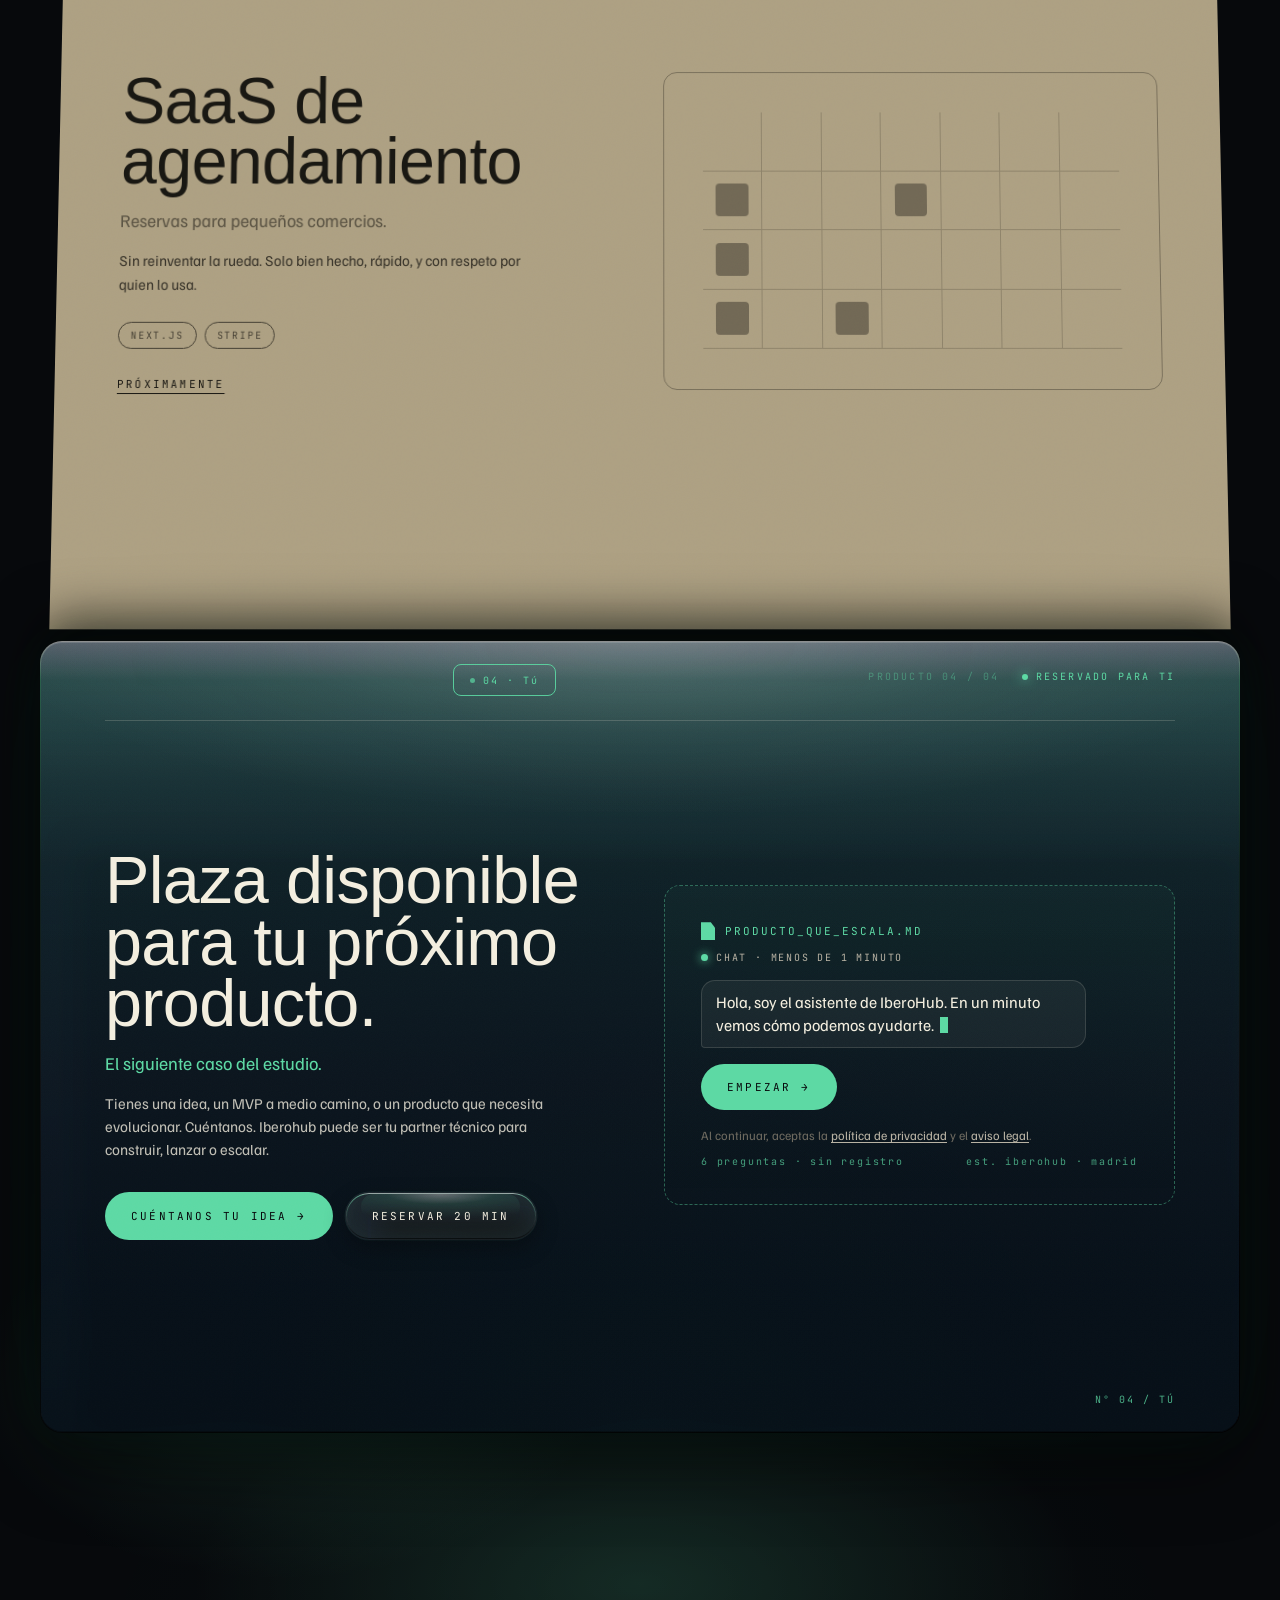
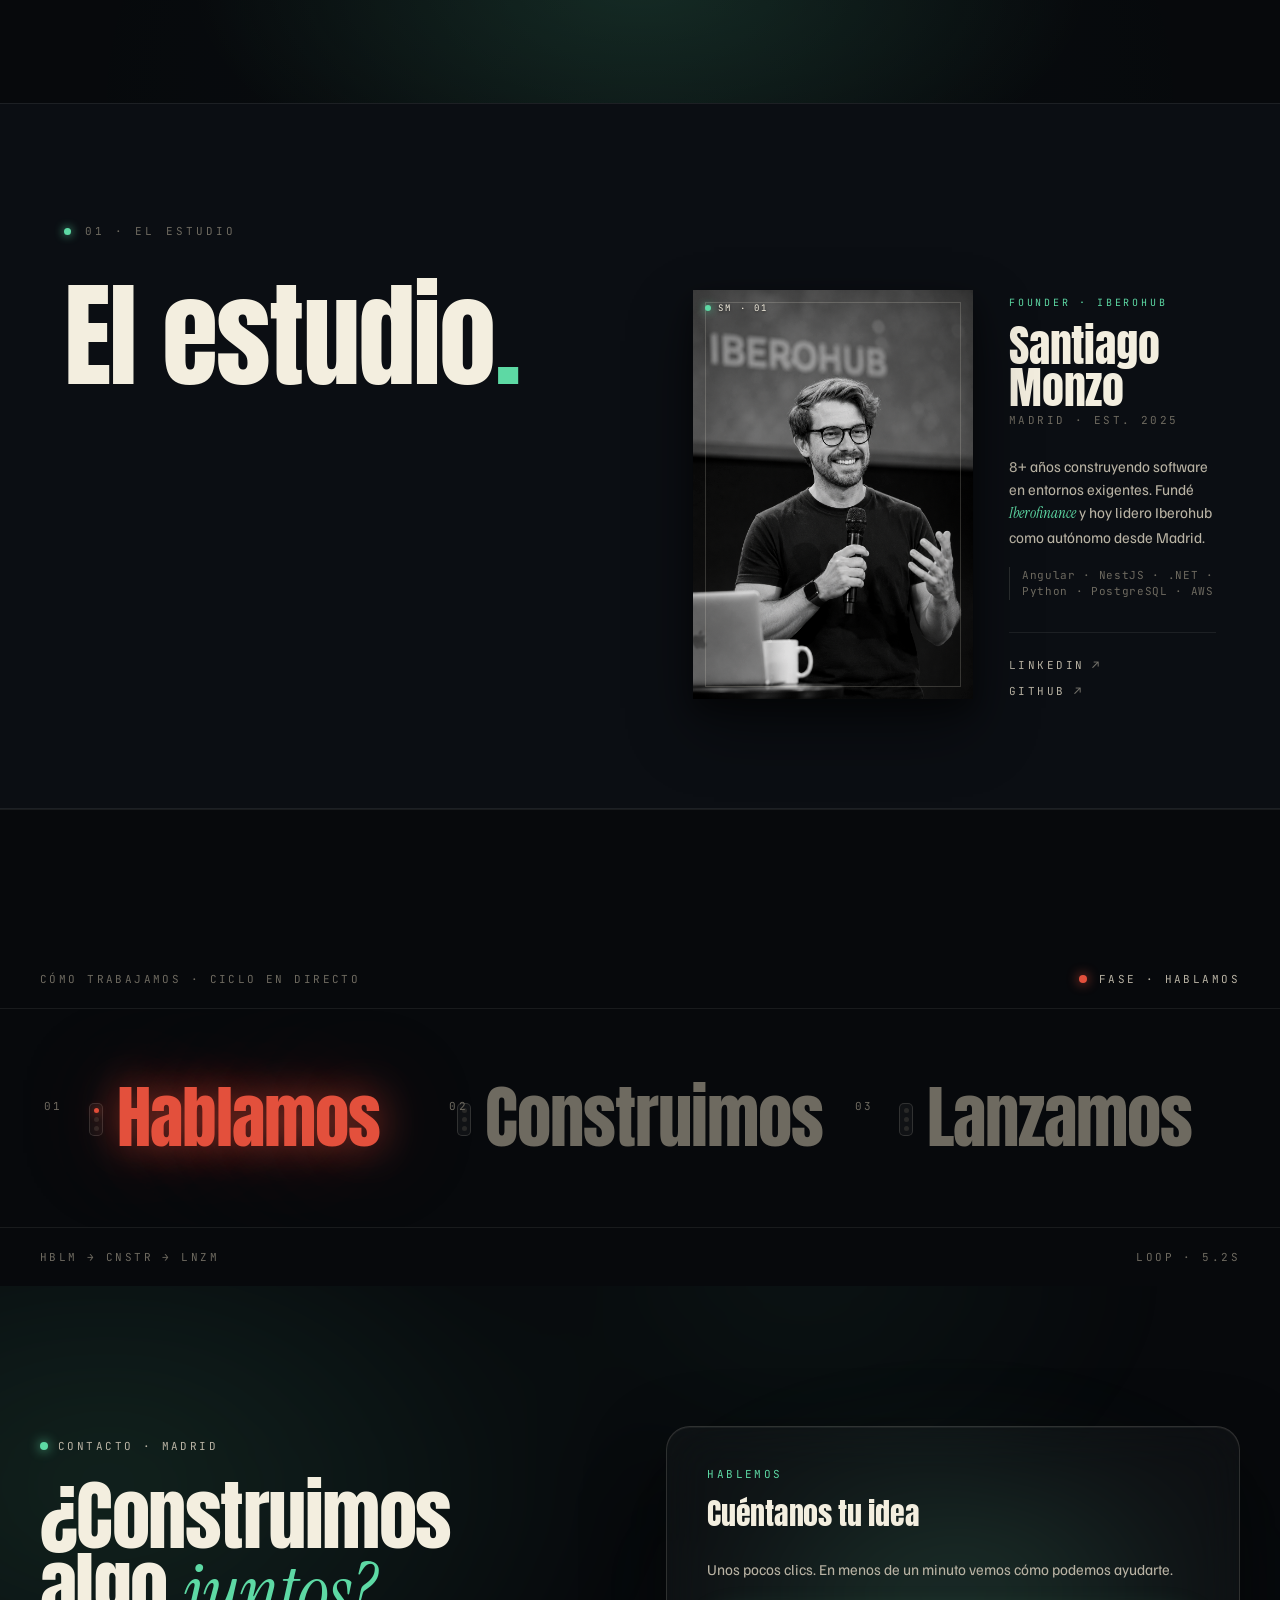
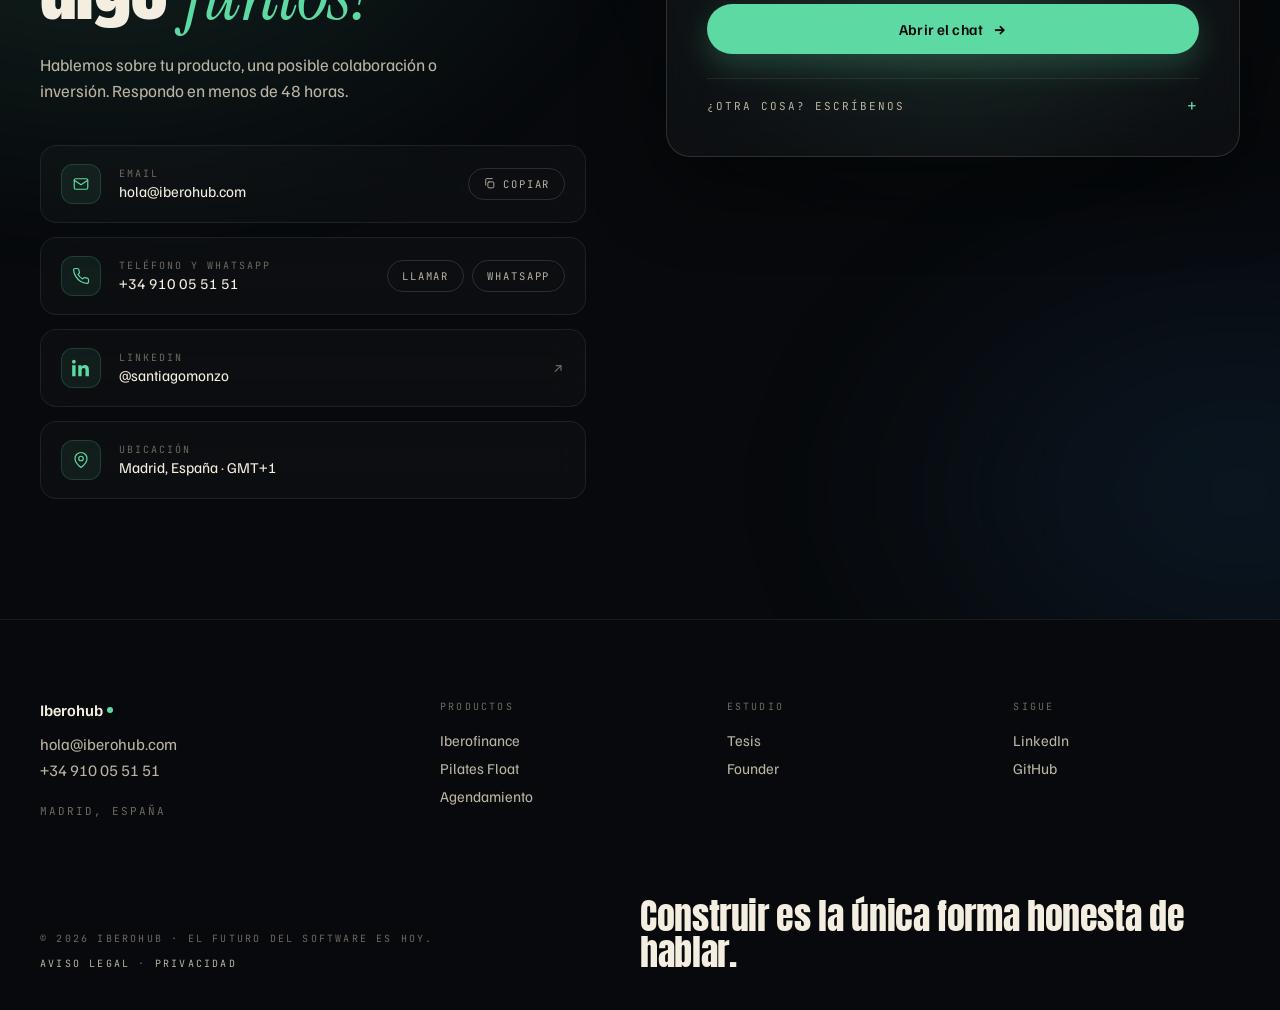
==== commit c00c3161: "feat: chat de diagnóstico, teléfono y páginas legales - Tarjeta 04 convertida en chat de diagnóstico" ====
--- a/index.html
+++ b/index.html
@@ -31,7 +31,10 @@
 
     <link rel="stylesheet" href="./assets/css/style.css">
     <link rel="stylesheet" href="./assets/css/folders.css">
+    <link rel="stylesheet" href="./assets/css/chatbot.css">
     <script defer src="./assets/js/main.js"></script>
+    <script defer src="./assets/js/chatbot-config.js"></script>
+    <script defer src="./assets/js/chatbot.js"></script>
 
     <script type="application/ld+json">
     {
@@ -40,6 +43,7 @@
       "name": "Iberohub",
       "url": "https://iberohub.com",
       "description": "Venture studio de Madrid que construye, opera y escala sus propios productos de software.",
+      "telephone": "+34 910 05 51 51",
       "address": { "@type": "PostalAddress", "addressLocality": "Madrid", "addressCountry": "ES" },
       "founder": { "@type": "Person", "name": "Santiago Monzo" },
       "subOrganization": [
@@ -122,7 +126,7 @@
                 <a href="#productos" class="btn primary">
                     Ver el portfolio <span class="arrow">→</span>
                 </a>
-                <a href="#contacto" class="btn ghost">
+                <a href="mailto:hola@iberohub.com" class="btn ghost">
                     hola@iberohub.com <span class="arrow">→</span>
                 </a>
             </div>
@@ -418,29 +422,31 @@
                             Cuéntanos. Iberohub puede ser tu partner técnico para construir, lanzar o escalar.
                         </p>
                         <div class="hook-ctas">
-                            <a href="#contacto" class="btn hook-primary">
+                            <a href="#chat" class="btn hook-primary" data-chat-open>
                                 Cuéntanos tu idea <span class="arrow">→</span>
                             </a>
-                            <a href="#contacto" class="btn hook-secondary">Reservar 20 min</a>
+                            <a href="#chat" class="btn hook-secondary" data-chat-booking>Reservar 20 min</a>
                         </div>
                     </div>
 
                     <div class="folder-right">
-                        <div class="hook-card" aria-hidden="true">
+                        <div class="hook-card" id="chat">
+                            <!-- Clic en cualquier parte de la tarjeta (solo ratón/táctil; el teclado usa "Empezar") -->
+                            <button type="button" class="hook-card-open" data-chat-open tabindex="-1" aria-hidden="true"></button>
                             <div class="filename">
                                 <span id="hook-filename">tu_idea.txt</span>
                             </div>
-                            <div class="scribble">
-                                <div class="line"></div>
-                                <div class="line"></div>
-                                <div class="line"></div>
-                                <div class="line"></div>
-                                <span class="cursor"></span>
-                            </div>
-                            <div class="meta-row">
-                                <span>archivo abierto</span>
+                            <div class="hook-preview">
+                                <span class="hook-preview-label"><span class="dot" aria-hidden="true"></span>Chat · menos de 1 minuto</span>
+                                <p class="chat-msg chat-msg--bot hook-preview-msg"><span data-chat-welcome>Hola, soy el asistente de IberoHub. En un minuto vemos cómo podemos ayudarte.</span><span class="cursor" aria-hidden="true"></span></p>
+                                <button type="button" class="btn hook-primary chat-start" data-chat-start>Empezar <span class="arrow" aria-hidden="true">→</span></button>
+                                <p class="chat-legal" data-chat-legal></p>
+                            </div>
+                            <div class="meta-row" aria-hidden="true">
+                                <span>6 preguntas · sin registro</span>
                                 <span>est. iberohub · madrid</span>
                             </div>
+                            <div class="chat" id="chat-panel" role="region" hidden></div>
                         </div>
                     </div>
 
@@ -582,6 +588,23 @@
                             </button>
                         </div>
 
+                        <!-- Teléfono y WhatsApp -->
+                        <div class="contacto-card contacto-card--phone">
+                            <span class="card-icon" aria-hidden="true">
+                                <svg viewBox="0 0 24 24" fill="none" stroke="currentColor" stroke-width="1.6" stroke-linecap="round" stroke-linejoin="round">
+                                    <path d="M22 16.92v3a2 2 0 0 1-2.18 2 19.8 19.8 0 0 1-8.63-3.07 19.5 19.5 0 0 1-6-6A19.8 19.8 0 0 1 2.12 4.18 2 2 0 0 1 4.11 2h3a2 2 0 0 1 2 1.72c.13.96.36 1.9.7 2.81a2 2 0 0 1-.45 2.11L8.09 9.91a16 16 0 0 0 6 6l1.27-1.27a2 2 0 0 1 2.11-.45c.91.34 1.85.57 2.81.7A2 2 0 0 1 22 16.92z"></path>
+                                </svg>
+                            </span>
+                            <div class="card-body">
+                                <span class="card-label">Teléfono y WhatsApp</span>
+                                <span class="card-value">+34 910 05 51 51</span>
+                            </div>
+                            <div class="card-actions">
+                                <a class="card-action" href="tel:+34910055151" aria-label="Llamar al +34 910 05 51 51">Llamar</a>
+                                <a class="card-action" href="https://wa.me/34910055151" target="_blank" rel="noopener" aria-label="Escribir por WhatsApp al +34 910 05 51 51 (abre en nueva pestaña)">WhatsApp</a>
+                            </div>
+                        </div>
+
                         <!-- LinkedIn -->
                         <a class="contacto-card contacto-card--link" href="https://www.linkedin.com/in/santiagomonzo/" target="_blank" rel="noopener" aria-label="LinkedIn de Santiago Monzo (abre en nueva pestaña)">
                             <span class="card-icon" aria-hidden="true">
@@ -616,12 +639,24 @@
                 <div class="contacto-right">
                     <div class="contacto-form-glow" aria-hidden="true"></div>
 
-                    <form class="contacto-form" id="contacto-form" action="https://formspree.io/f/mzzpqgvw" method="POST" novalidate>
+                    <div class="contacto-form contacto-cta">
                         <div class="form-header">
                             <span class="form-eyebrow">Hablemos</span>
                             <h3 class="form-title">Cuéntanos tu idea</h3>
                         </div>
 
+                        <p class="contacto-cta-text">Unos pocos clics. En menos de un minuto vemos cómo podemos ayudarte.</p>
+
+                        <a href="#chat" class="form-submit" data-chat-open>
+                            <span class="submit-label">Abrir el chat</span>
+                            <span class="submit-arrow" aria-hidden="true">→</span>
+                        </a>
+
+                        <details class="contacto-otro">
+                            <summary>¿Otra cosa? Escríbenos</summary>
+                            <p class="contacto-otro-text">Para inversión, colaboración u otros temas.</p>
+
+                    <form class="contacto-otro-form" id="contacto-form" action="https://formspree.io/f/mzzpqgvw" method="POST" novalidate>
                         <div class="form-field">
                             <input type="text" id="f-nombre" name="nombre" required autocomplete="name" placeholder=" ">
                             <label for="f-nombre">Nombre</label>
@@ -635,7 +670,6 @@
                         <div class="form-field form-field--select">
                             <select id="f-tipo" name="tipo" required>
                                 <option value="" disabled selected>Selecciona un tipo</option>
-                                <option value="producto">Sobre un producto</option>
                                 <option value="inversion">Inversión</option>
                                 <option value="colaboracion">Colaboración</option>
                                 <option value="otro">Otro</option>
@@ -653,6 +687,8 @@
                             <input type="text" id="f-website" name="_gotcha" tabindex="-1" autocomplete="off">
                         </div>
 
+                        <p class="chat-legal">Al enviar, aceptas la <a href="privacidad.html">política de privacidad</a>.</p>
+
                         <button type="submit" class="form-submit">
                             <span class="submit-label">Enviar mensaje</span>
                             <span class="submit-arrow" aria-hidden="true">→</span>
@@ -660,6 +696,8 @@
 
                         <div class="form-status" id="form-status" role="status" aria-live="polite"></div>
                     </form>
+                        </details>
+                    </div>
                 </div>
             </div>
         </section>
@@ -672,6 +710,7 @@
             <div class="foot-col foot-brand">
                 <div class="logo">Iberohub<span class="dot" aria-hidden="true"></span></div>
                 <div class="email"><a href="mailto:hola@iberohub.com">hola@iberohub.com</a></div>
+                <div class="tel"><a href="tel:+34910055151">+34 910 05 51 51</a></div>
                 <div class="loc">Madrid, España</div>
             </div>
             <div class="foot-col">
@@ -699,7 +738,10 @@
             </div>
         </div>
         <div class="foot-end">
-            <span>© 2026 IBEROHUB · El futuro del software es hoy.</span>
+            <div class="foot-legal">
+                <span>© 2026 IBEROHUB · El futuro del software es hoy.</span>
+                <span class="foot-legal-links"><a href="aviso-legal.html">Aviso legal</a> · <a href="privacidad.html">Privacidad</a></span>
+            </div>
             <span class="quote">Construir es la única forma honesta de hablar.</span>
         </div>
     </footer>
--- a/assets/css/style.css
+++ b/assets/css/style.css
@@ -2221,3 +2221,32 @@
     .contacto-form-glow,
     .contacto-eyebrow .pulse { animation: none; }
 }
+
+/* ============================================================
+   CONTACTO · teléfono + PIE · teléfono y enlaces legales
+   ============================================================ */
+.contacto-card--phone { flex-wrap: wrap; }
+.contacto-card .card-actions {
+    display: flex;
+    gap: 8px;
+    flex: 0 0 auto;
+}
+.contacto-card a.card-action { text-decoration: none; }
+
+.foot-brand .tel { color: var(--ink-dim); }
+.foot-brand .tel a:hover { color: var(--ink); }
+.foot-legal {
+    display: flex;
+    flex-direction: column;
+    gap: 12px;
+}
+.foot-legal-links a { color: var(--ink-dim); transition: color 0.2s ease; }
+.foot-legal-links a:hover { color: var(--mint); }
+
+@media (max-width: 520px) {
+    /* Los botones pasan a su propia fila para que el número no se corte */
+    .contacto-card--phone .card-actions {
+        flex-basis: 100%;
+        padding-left: 58px;
+    }
+}
--- a/assets/css/chatbot.css
+++ b/assets/css/chatbot.css
@@ -0,0 +1,342 @@
+/* ============================================================
+   IBEROHUB · Chat de diagnóstico + salida corta de contacto
+   Reutiliza tokens y componentes de style.css (.btn, .form-field,
+   .form-submit, .hook-card). Aquí solo van las diferencias.
+   ============================================================ */
+
+/* ---------- Tarjeta cerrada: toda ella abre el chat ---------- */
+.hook-card { transition: border-color 0.25s ease, background 0.25s ease; }
+.hook-card:not(.is-open):hover {
+    border-color: var(--mint);
+    background: linear-gradient(180deg, rgba(93, 217, 164, 0.09), transparent);
+}
+.hook-card-open {
+    position: absolute;
+    inset: 0;
+    z-index: 1;
+    width: 100%;
+    padding: 0;
+    border: 0;
+    border-radius: inherit;
+    background: transparent;
+    cursor: pointer;
+}
+.hook-card.is-open .hook-card-open,
+.hook-card.is-open .hook-preview,
+.hook-card.is-open > .meta-row { display: none; }
+
+/* Vista previa: el arranque del chat, para que se entienda que ahí se conversa */
+.hook-preview {
+    position: relative;
+    z-index: 2;
+    pointer-events: none;
+    display: flex;
+    flex-direction: column;
+    align-items: flex-start;
+    gap: 16px;
+}
+.hook-preview .chat-start { pointer-events: auto; }
+.hook-preview-label {
+    display: inline-flex;
+    align-items: center;
+    gap: 8px;
+    font-family: var(--font-mono);
+    font-size: 10px;
+    letter-spacing: 0.18em;
+    text-transform: uppercase;
+    color: var(--ink-dim);
+}
+.hook-preview-label .dot {
+    width: 7px;
+    height: 7px;
+    border-radius: 50%;
+    background: var(--mint);
+    box-shadow: 0 0 10px var(--mint);
+}
+.chat-msg.hook-preview-msg { font-size: 16px; animation: none; }
+.hook-card .hook-preview-msg .cursor {
+    width: 8px;
+    height: 1em;
+    margin-left: 6px;
+    vertical-align: -2px;
+}
+
+/* ---------- Tarjeta abierta ---------- */
+.stack-section .folder.f04.is-chat-open {
+    position: relative;
+    top: 0;
+}
+.hook-card.is-open {
+    aspect-ratio: auto;
+    height: min(620px, calc(100dvh - 120px));
+    min-height: 440px;
+    padding: 24px;
+    gap: 14px;
+    justify-content: flex-start;
+    /* Fondo propio: el cristal de la carpeta deja ver colores claros detrás y bajaría el contraste. */
+    background: rgba(7, 9, 12, 0.78);
+}
+.chat {
+    flex: 1;
+    min-height: 0;
+    display: flex;
+    flex-direction: column;
+    gap: 12px;
+}
+.chat[hidden] { display: none; }
+.chat-scroll {
+    flex: 1;
+    min-height: 0;
+    overflow-y: auto;
+    overscroll-behavior: contain;
+    -webkit-overflow-scrolling: touch;
+    display: flex;
+    flex-direction: column;
+    gap: 14px;
+    padding-right: 6px;
+    outline: none;
+    scrollbar-width: thin;
+    scrollbar-color: rgba(93, 217, 164, 0.3) transparent;
+}
+.chat-log {
+    display: flex;
+    flex-direction: column;
+    gap: 10px;
+}
+
+/* ---------- Mensajes ---------- */
+.chat-msg {
+    margin: 0;
+    max-width: 88%;
+    font-size: 15px;
+    line-height: 1.45;
+    overflow-wrap: anywhere;
+    animation: chat-in 0.28s ease both;
+}
+.chat-msg.no-anim { animation: none; }
+.chat-msg--bot {
+    align-self: flex-start;
+    padding: 10px 14px;
+    border: 1px solid var(--line-2);
+    border-radius: 14px 14px 14px 4px;
+    background: rgba(243, 238, 223, 0.05);
+    color: var(--ink);
+}
+.chat-msg--user {
+    align-self: flex-end;
+    padding: 9px 14px;
+    border: 1px solid rgba(93, 217, 164, 0.3);
+    border-radius: 14px 14px 4px 14px;
+    background: rgba(93, 217, 164, 0.1);
+    color: var(--mint);
+}
+@keyframes chat-in {
+    from { opacity: 0; transform: translateY(6px); }
+    to   { opacity: 1; transform: none; }
+}
+
+/* ---------- Controles ---------- */
+.chat-options {
+    display: flex;
+    flex-wrap: wrap;
+    gap: 8px;
+}
+.btn.chat-option {
+    min-height: 44px;
+    padding: 10px 16px;
+    font-size: 10.5px;
+    letter-spacing: 0.12em;
+    line-height: 1.35;
+    text-align: left;
+}
+.btn.chat-start { align-self: flex-start; }
+
+.chat-form {
+    display: flex;
+    flex-direction: column;
+    gap: 10px;
+}
+.chat-form .form-field textarea { min-height: 88px; resize: none; }
+.chat-form-row {
+    display: flex;
+    align-items: center;
+    justify-content: space-between;
+    gap: 12px;
+}
+.chat-counter {
+    font-family: var(--font-mono);
+    font-size: 10px;
+    letter-spacing: 0.14em;
+    color: var(--ink-mute);
+}
+.form-submit.chat-submit { margin-top: 0; padding: 12px 22px; font-size: 14px; }
+/* Sin sombra dentro del chat: el contenedor con scroll la recorta y deja un rectángulo oscuro. */
+.chat .form-submit.chat-submit,
+.chat .form-submit.chat-submit:hover:not(:disabled) { box-shadow: none; }
+.chat-form-actions {
+    display: flex;
+    align-items: center;
+    gap: 16px;
+}
+.form-submit.chat-submit--full { width: 100%; }
+.chat-mock-note {
+    margin: 0;
+    font-family: var(--font-mono);
+    font-size: 10px;
+    letter-spacing: 0.14em;
+    text-transform: uppercase;
+    text-align: center;
+    color: var(--amber);
+}
+
+/* ---------- Resultado ---------- */
+.chat-result {
+    display: flex;
+    flex-direction: column;
+    gap: 10px;
+    margin-top: 6px;
+    padding: 18px;
+    border: 1px solid rgba(93, 217, 164, 0.3);
+    border-radius: 14px;
+    background: rgba(93, 217, 164, 0.05);
+    animation: chat-in 0.28s ease both;
+}
+.chat-result p { margin: 0; }
+.chat-result-service {
+    margin: 0;
+    font-family: var(--font-display);
+    font-weight: 400;
+    font-size: 26px;
+    line-height: 1.1;
+    letter-spacing: -0.01em;
+    color: var(--ink);
+    outline: none;
+}
+.chat-result-price {
+    font-family: var(--font-mono);
+    font-size: 11px;
+    letter-spacing: 0.18em;
+    text-transform: uppercase;
+    color: var(--mint);
+}
+.chat-result-summary { font-size: 15px; line-height: 1.45; color: var(--ink); }
+.chat-result-text { font-size: 15px; line-height: 1.45; color: var(--ink-dim); }
+.chat-result-note { font-size: 13px; line-height: 1.4; color: var(--ink-dim); }
+.chat-result .chat-submit { margin-top: 6px; text-align: center; }
+
+/* ---------- Pie del chat ---------- */
+.meta-row.chat-footer {
+    align-items: center;
+    min-height: 22px;
+    padding-top: 2px;
+}
+.chat-link {
+    padding: 4px 0;
+    border: 0;
+    background: transparent;
+    font-family: var(--font-mono);
+    font-size: 10px;
+    letter-spacing: 0.18em;
+    text-transform: uppercase;
+    color: rgba(93, 217, 164, 0.8);
+    cursor: pointer;
+    transition: color 0.2s ease;
+}
+.chat-link:hover { color: var(--ink); }
+.chat-link[hidden] { display: none; }
+.chat-progress { margin-left: auto; }
+
+/* ---------- Foco visible ---------- */
+.hook-card-open:focus-visible,
+.chat .btn:focus-visible,
+.chat .form-submit:focus-visible,
+.chat-link:focus-visible,
+.contacto-otro summary:focus-visible {
+    outline: 2px solid var(--mint);
+    outline-offset: 2px;
+}
+
+/* ---------- Contacto: botón al chat + salida corta ---------- */
+.contacto-cta-text {
+    margin: 0;
+    font-size: 15px;
+    line-height: 1.5;
+    color: var(--ink-dim);
+}
+.contacto-otro {
+    margin-top: 8px;
+    padding-top: 16px;
+    border-top: 1px solid var(--line);
+}
+.contacto-otro summary {
+    display: flex;
+    align-items: center;
+    justify-content: space-between;
+    gap: 12px;
+    font-family: var(--font-mono);
+    font-size: 11px;
+    letter-spacing: 0.18em;
+    text-transform: uppercase;
+    color: var(--ink-dim);
+    list-style: none;
+    cursor: pointer;
+    transition: color 0.2s ease;
+}
+.contacto-otro summary::-webkit-details-marker { display: none; }
+.contacto-otro summary::after { content: "+"; font-size: 16px; color: var(--mint); }
+.contacto-otro[open] summary::after { content: "−"; }
+.contacto-otro summary:hover { color: var(--mint); }
+.contacto-otro-text {
+    margin: 14px 0;
+    font-size: 14px;
+    line-height: 1.5;
+    color: var(--ink-mute);
+}
+.contacto-otro-form {
+    display: flex;
+    flex-direction: column;
+    gap: 16px;
+}
+
+/* ---------- Móvil ---------- */
+@media (max-width: 900px) {
+    .hook-card:not(.is-open) {
+        aspect-ratio: auto;
+        padding: 22px;
+        gap: 20px;
+    }
+    .hook-card.is-open {
+        height: min(620px, 78dvh);
+        min-height: 420px;
+        padding: 18px;
+    }
+    /* iOS hace zoom al enfocar campos con menos de 16px */
+    .chat-form .form-field input,
+    .chat-form .form-field textarea { font-size: 16px; }
+    .btn.chat-option { flex: 1 1 calc(50% - 4px); justify-content: center; text-align: center; }
+    .chat-link { padding: 8px 0; }
+}
+
+@media (prefers-reduced-motion: reduce) {
+    .chat-msg,
+    .chat-result { animation: none; }
+}
+
+/* ---------- Aviso legal antes de la primera pregunta ---------- */
+.chat-legal {
+    margin: 0;
+    font-size: 12.5px;
+    line-height: 1.45;
+    color: var(--ink-mute);
+}
+.chat-legal a {
+    color: var(--ink-dim);
+    text-decoration: underline;
+    text-underline-offset: 2px;
+}
+.chat-legal a:hover { color: var(--mint); }
+.hook-preview .chat-legal a { pointer-events: auto; }
+.chat-legal a:focus-visible {
+    outline: 2px solid var(--mint);
+    outline-offset: 2px;
+}
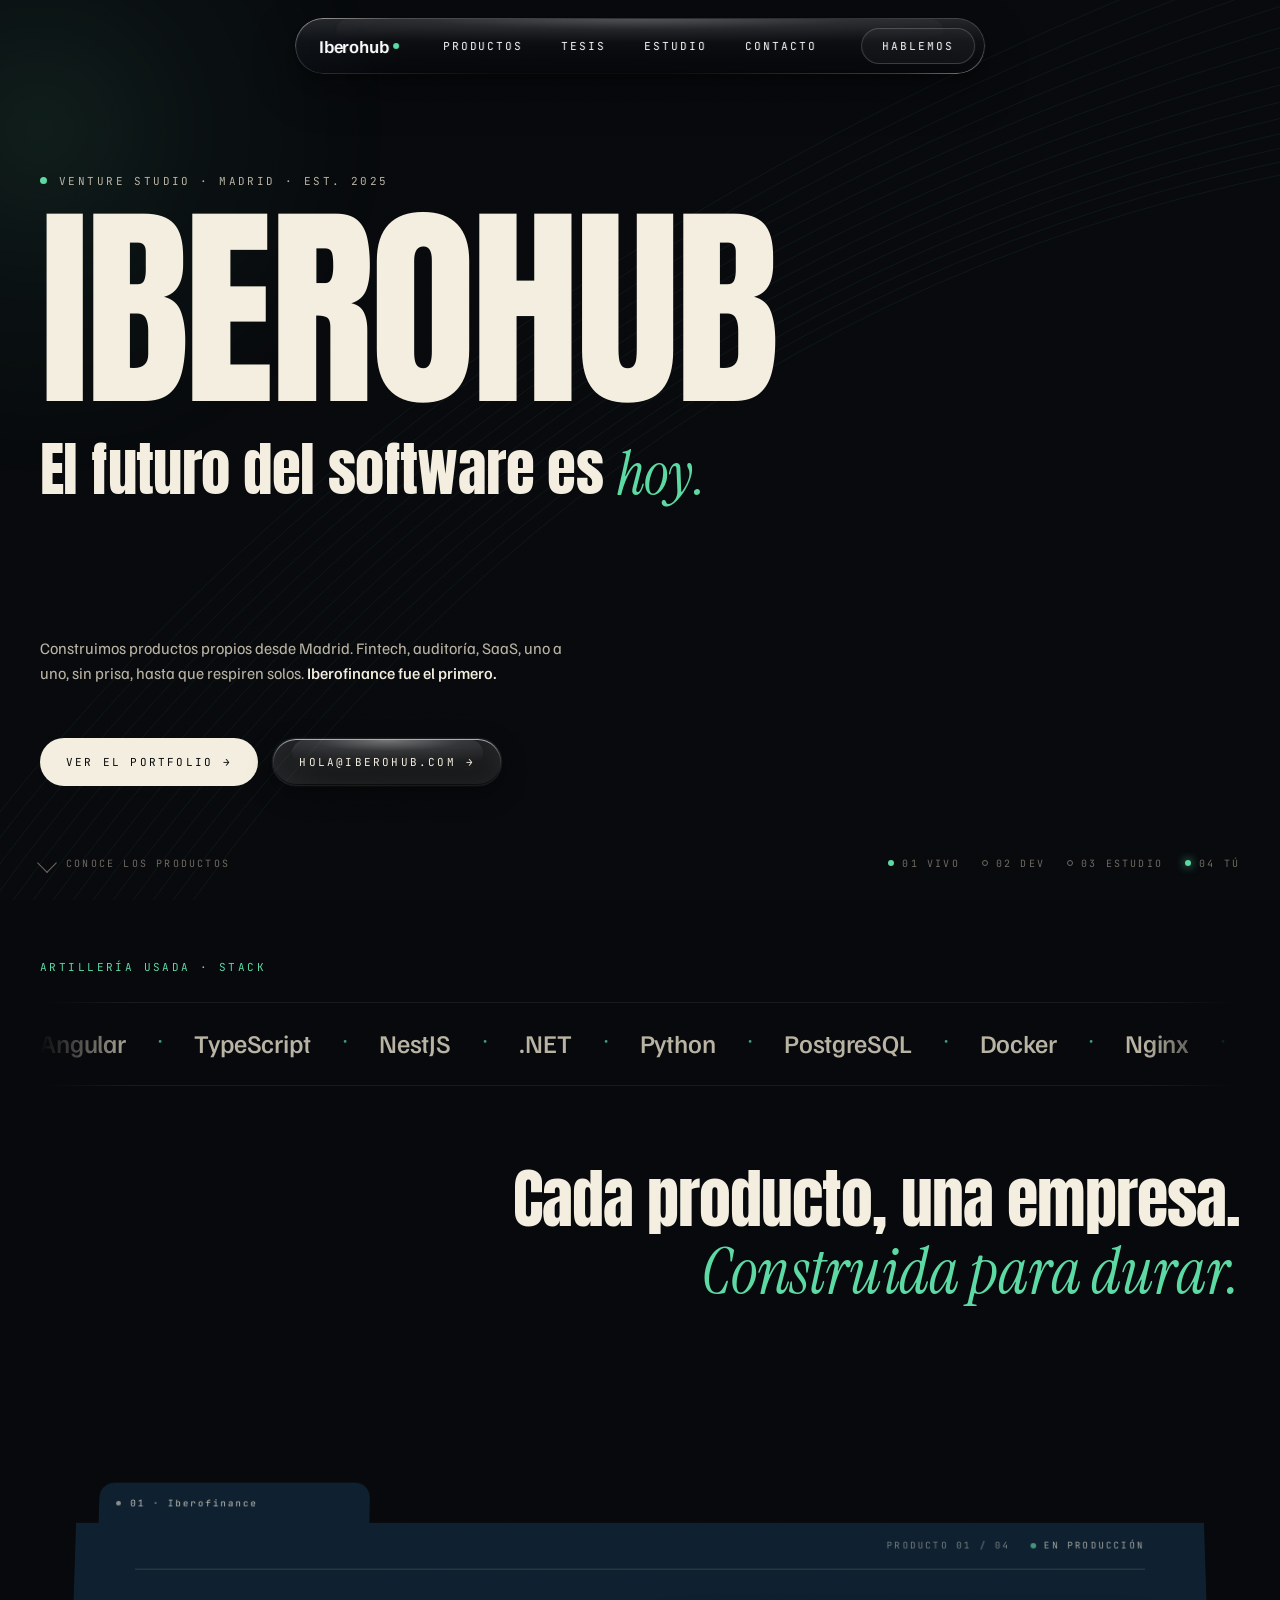
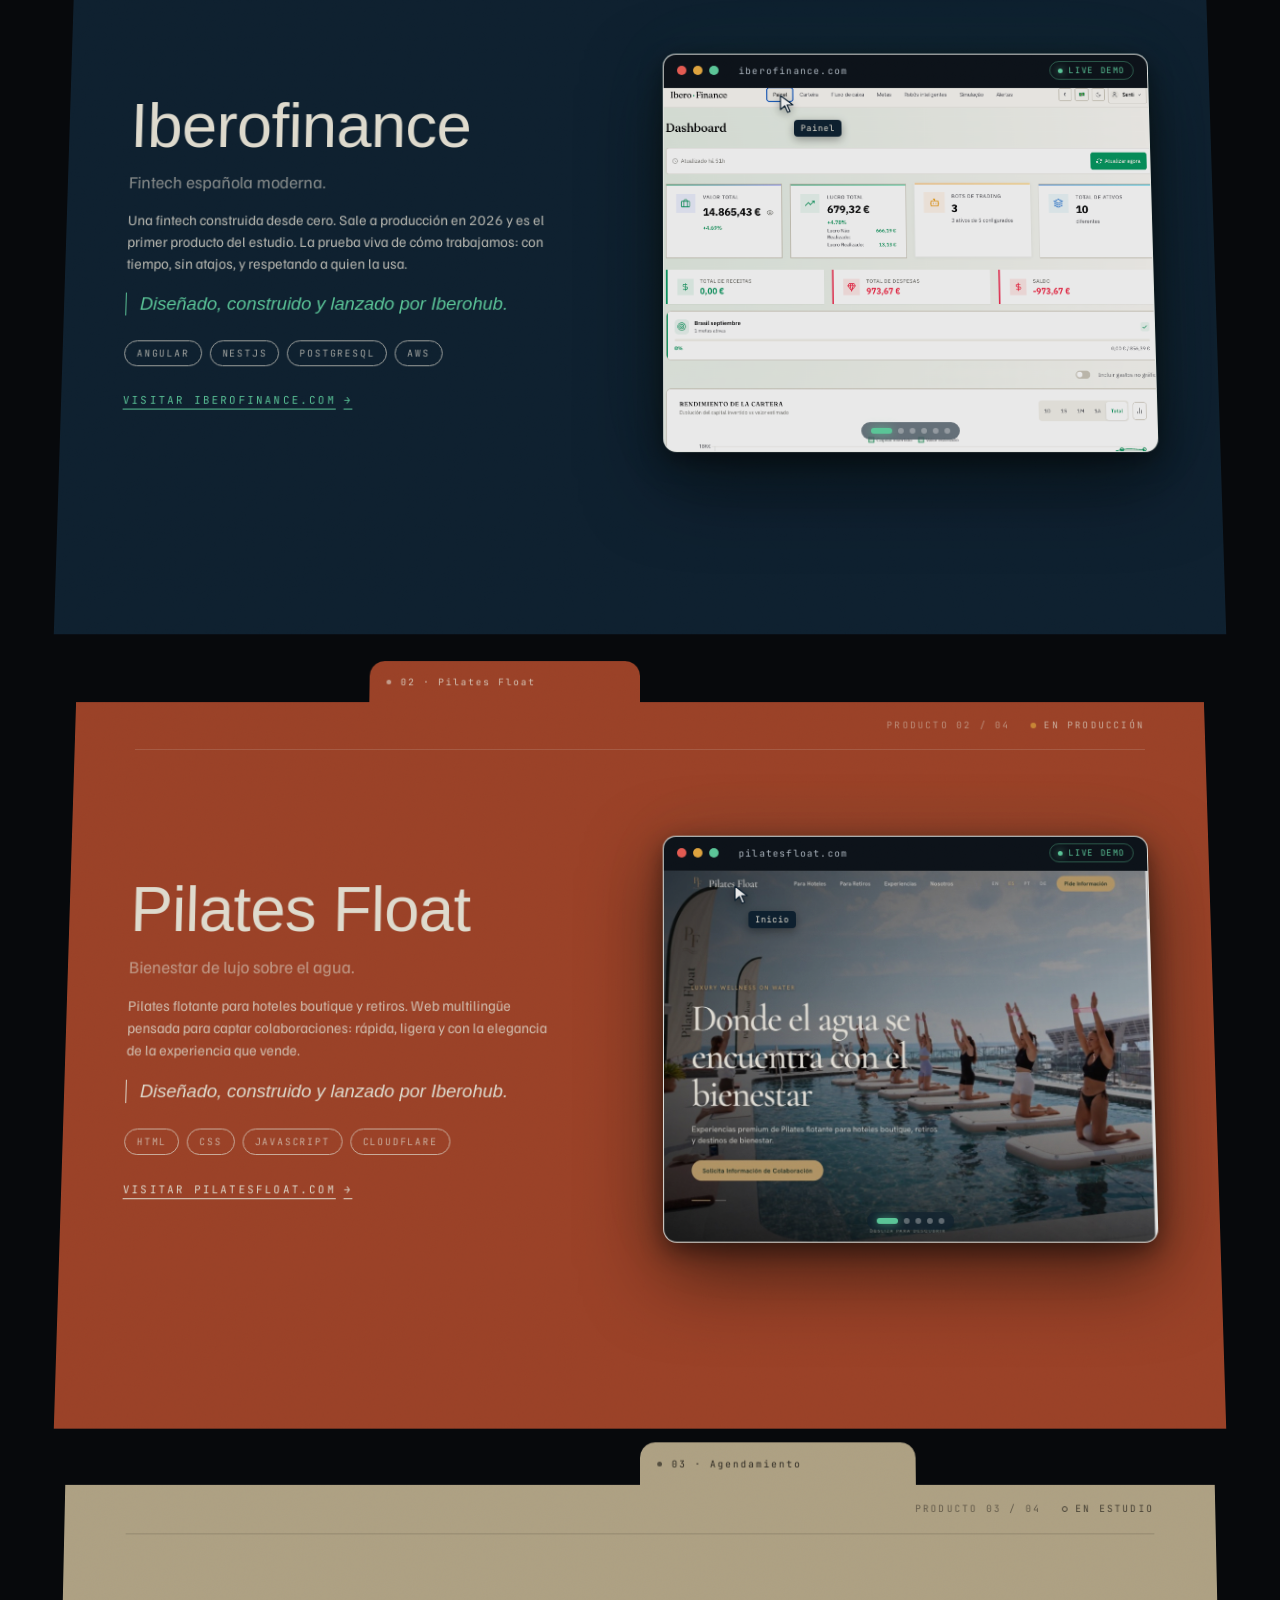
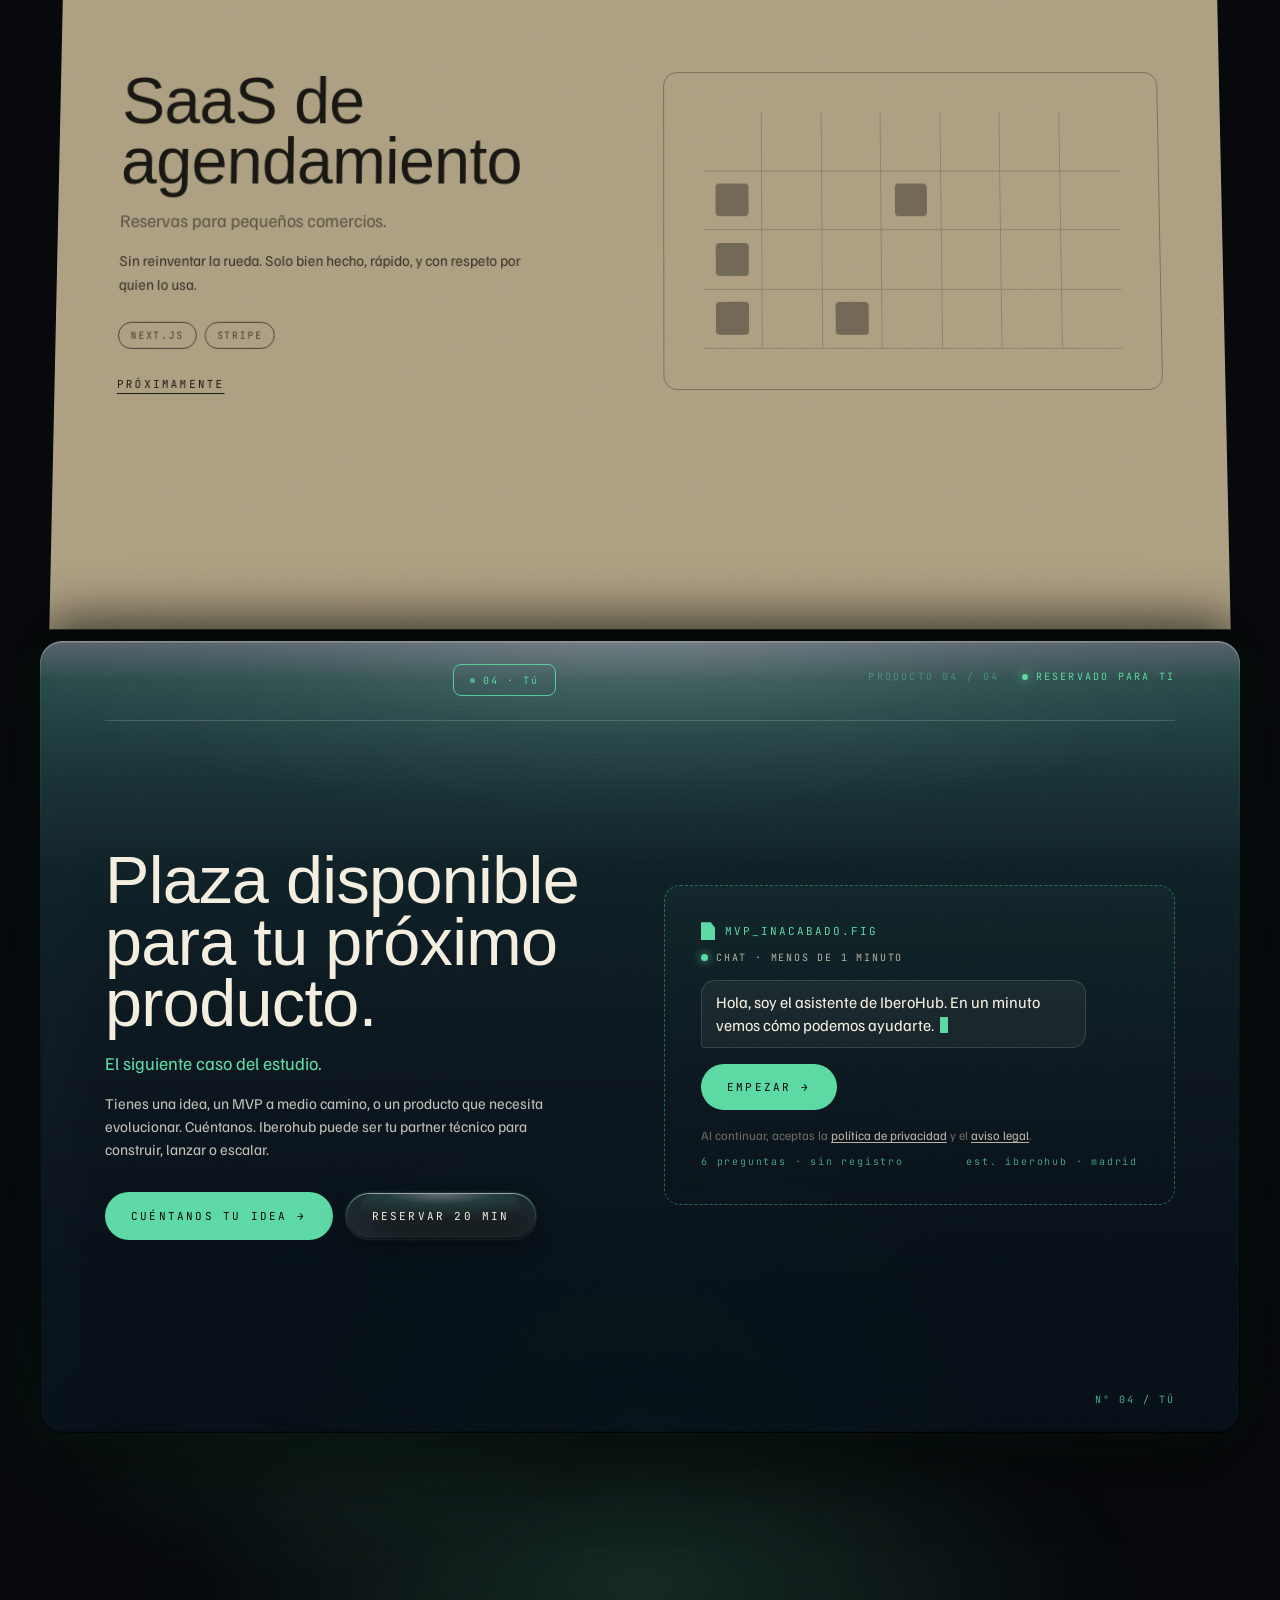
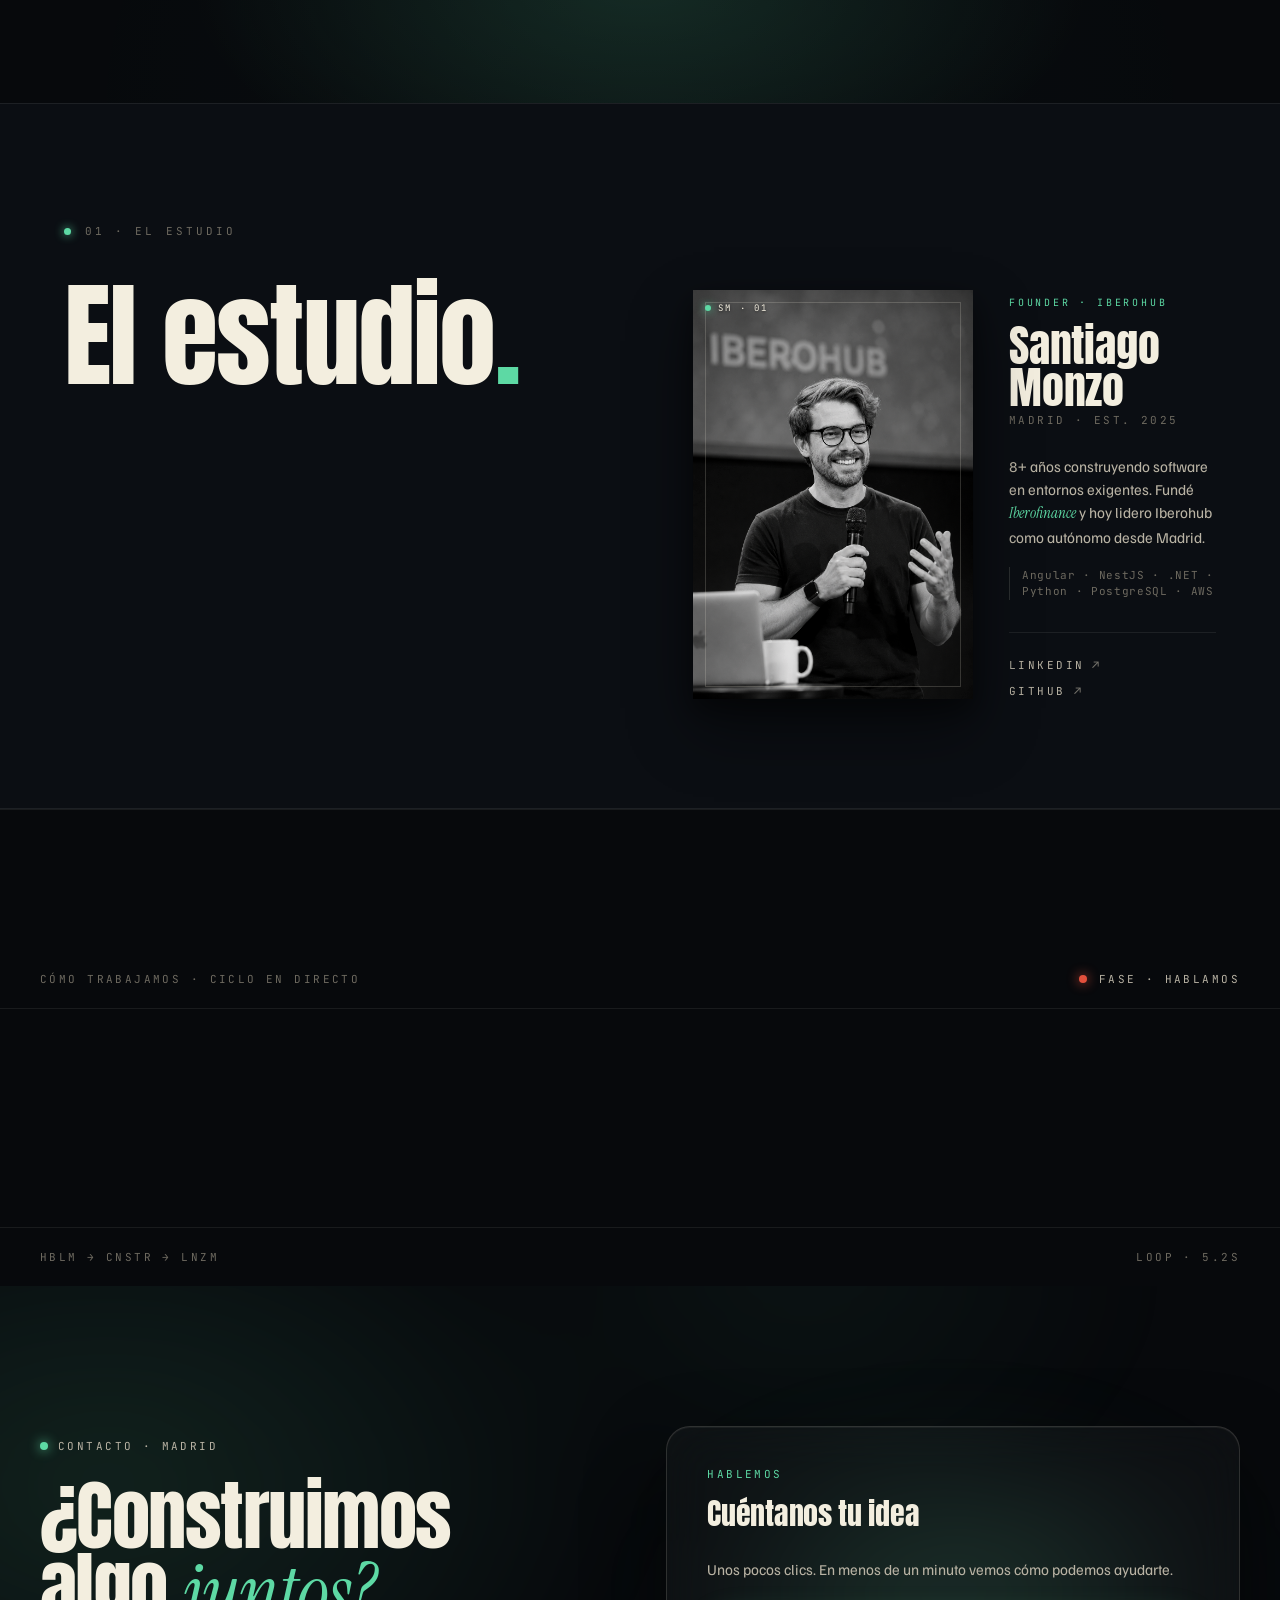
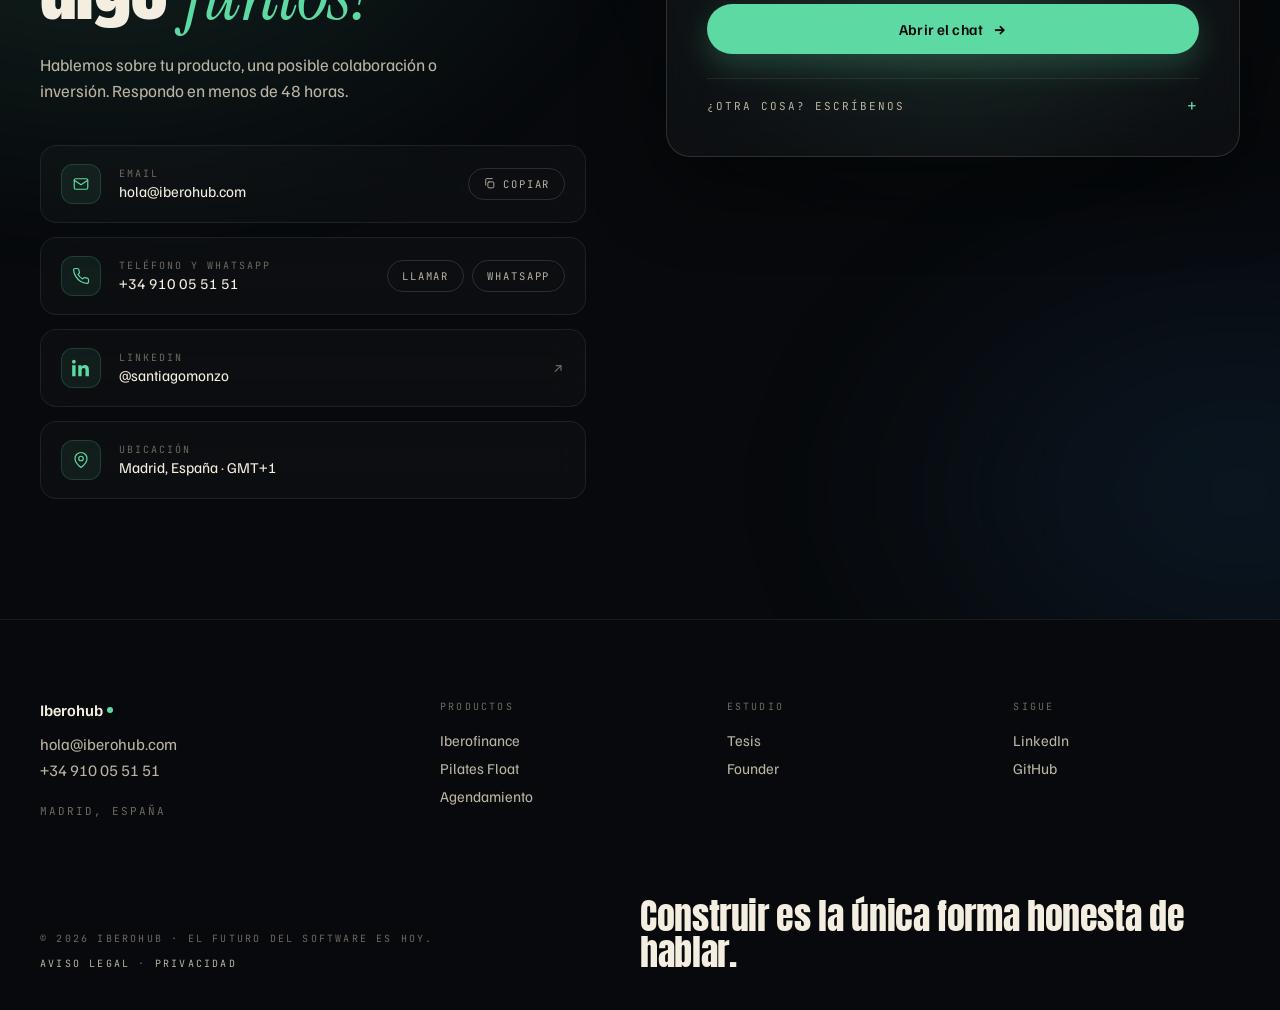
==== commit ca439ef5: "fix: URLs limpias para privacidad y aviso legal" ====
--- a/index.html
+++ b/index.html
@@ -687,7 +687,7 @@
                             <input type="text" id="f-website" name="_gotcha" tabindex="-1" autocomplete="off">
                         </div>
 
-                        <p class="chat-legal">Al enviar, aceptas la <a href="privacidad.html">política de privacidad</a>.</p>
+                        <p class="chat-legal">Al enviar, aceptas la <a href="privacidad">política de privacidad</a>.</p>
 
                         <button type="submit" class="form-submit">
                             <span class="submit-label">Enviar mensaje</span>
@@ -740,7 +740,7 @@
         <div class="foot-end">
             <div class="foot-legal">
                 <span>© 2026 IBEROHUB · El futuro del software es hoy.</span>
-                <span class="foot-legal-links"><a href="aviso-legal.html">Aviso legal</a> · <a href="privacidad.html">Privacidad</a></span>
+                <span class="foot-legal-links"><a href="aviso-legal">Aviso legal</a> · <a href="privacidad">Privacidad</a></span>
             </div>
             <span class="quote">Construir es la única forma honesta de hablar.</span>
         </div>
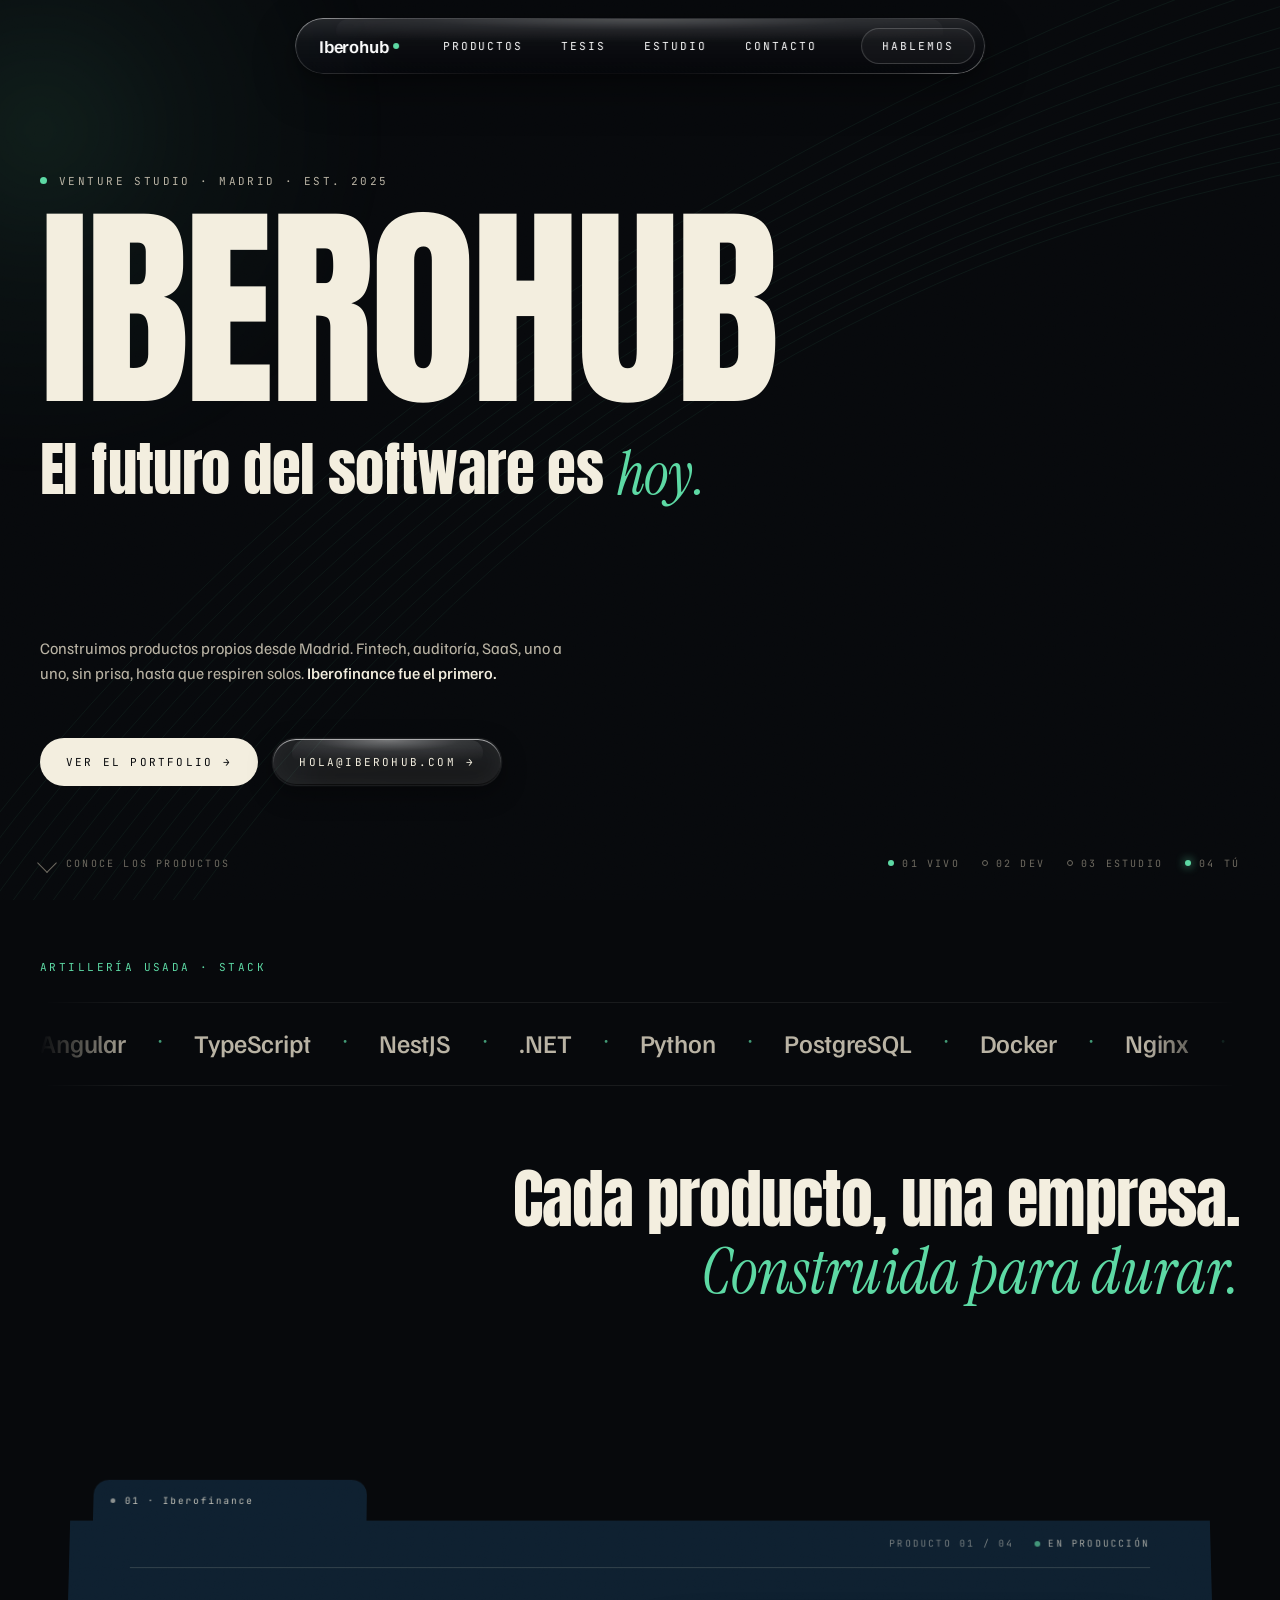
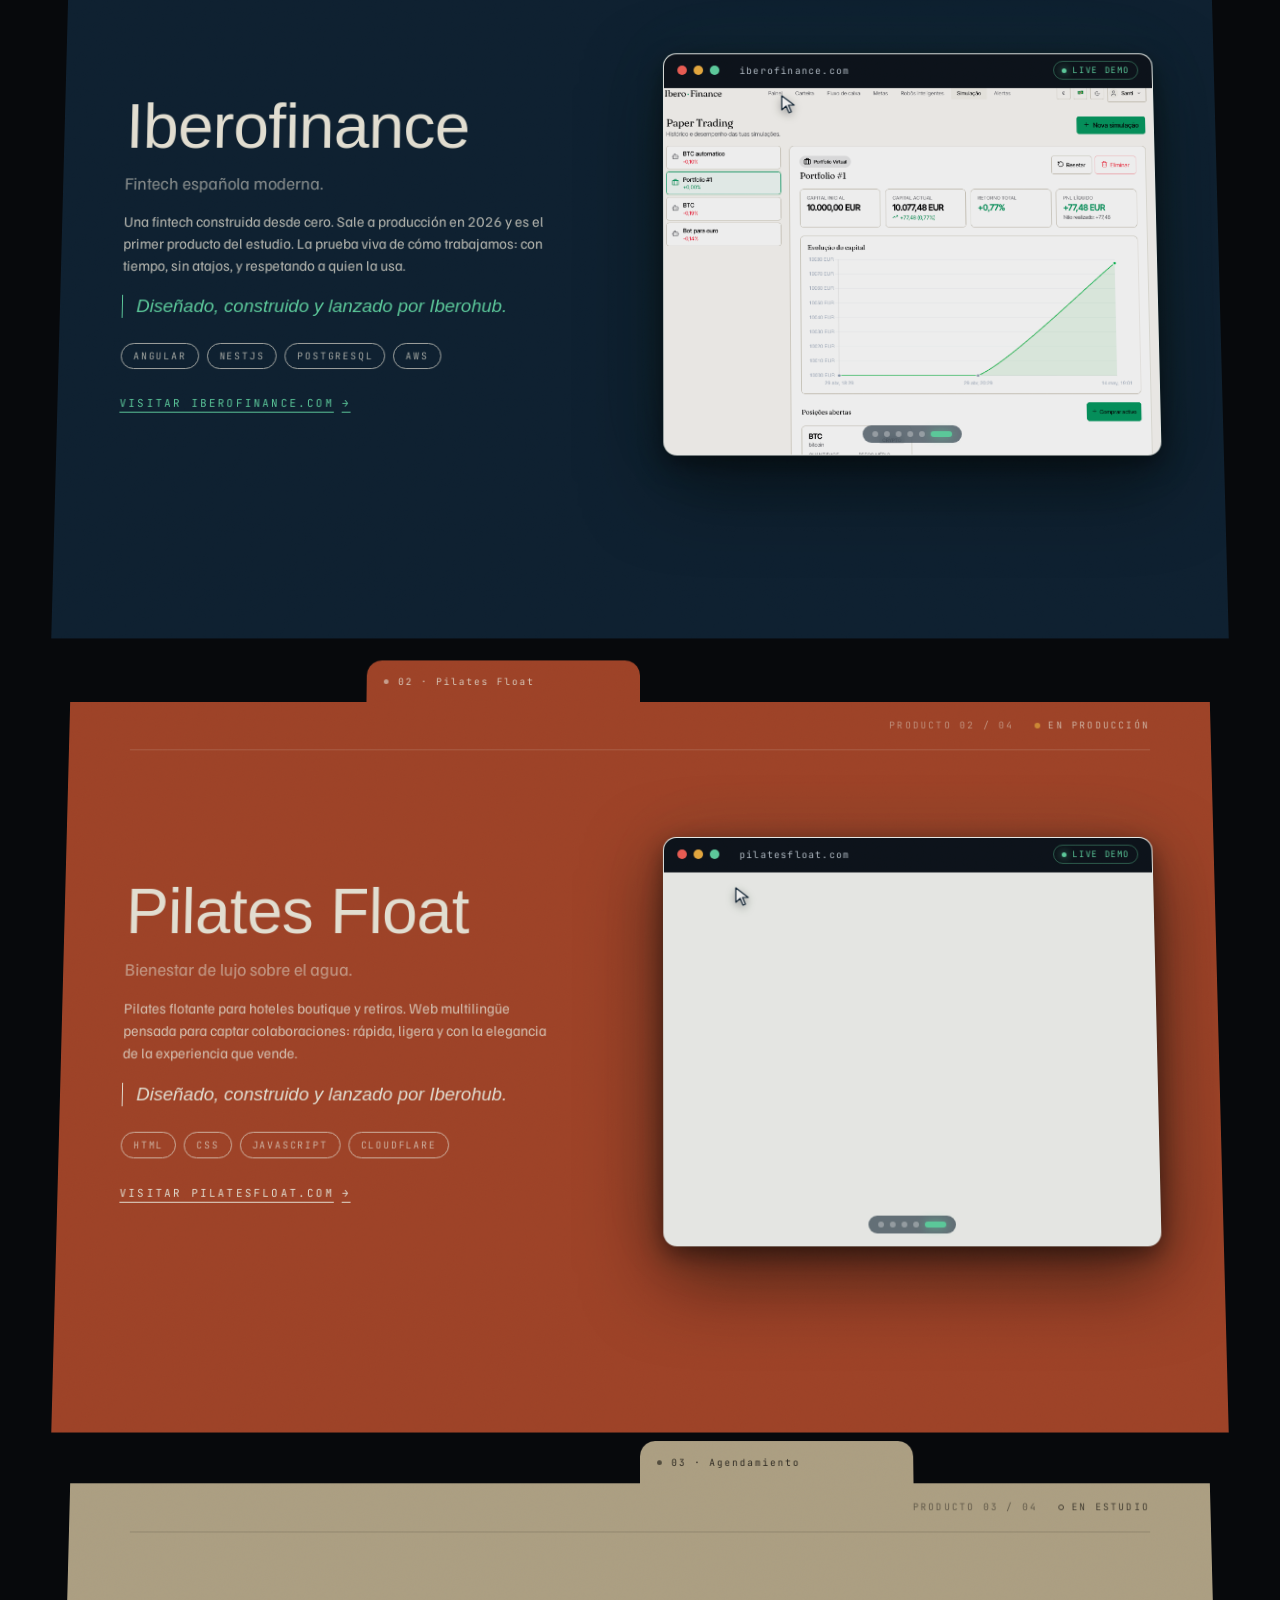
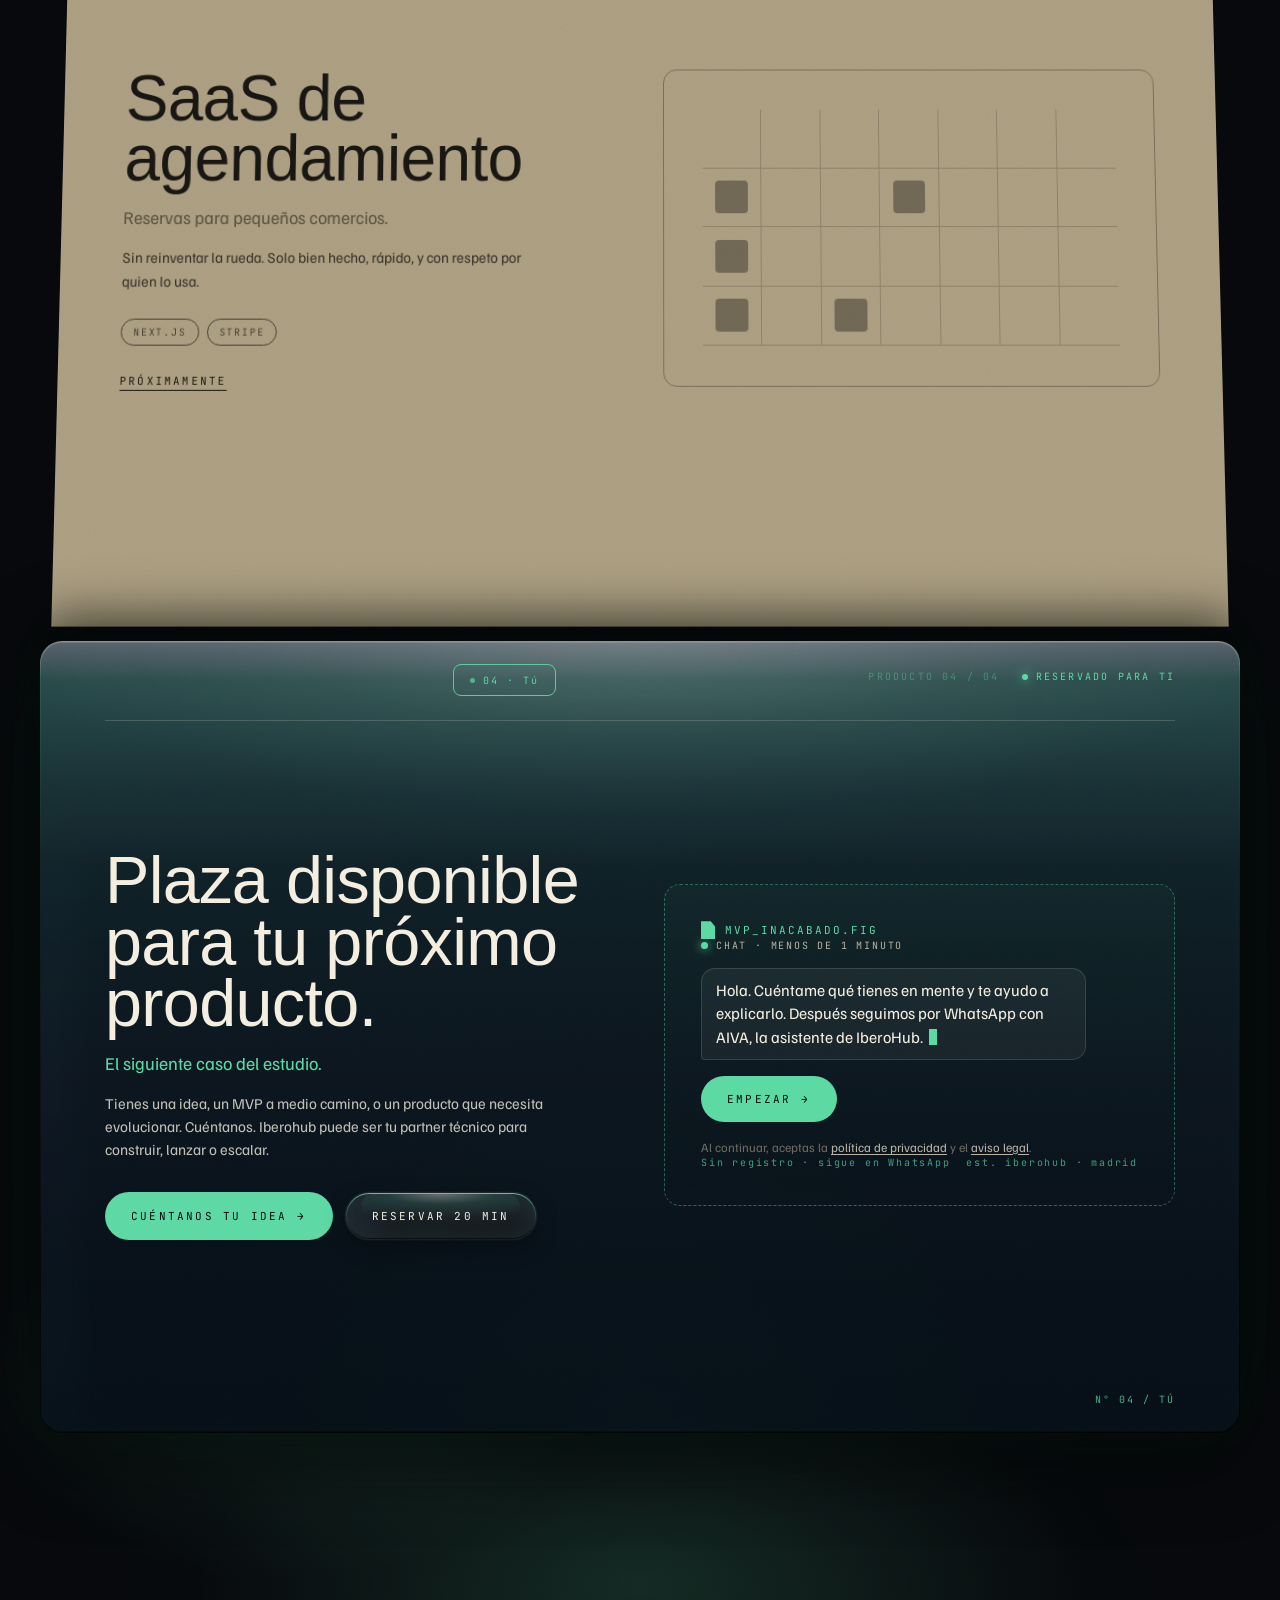
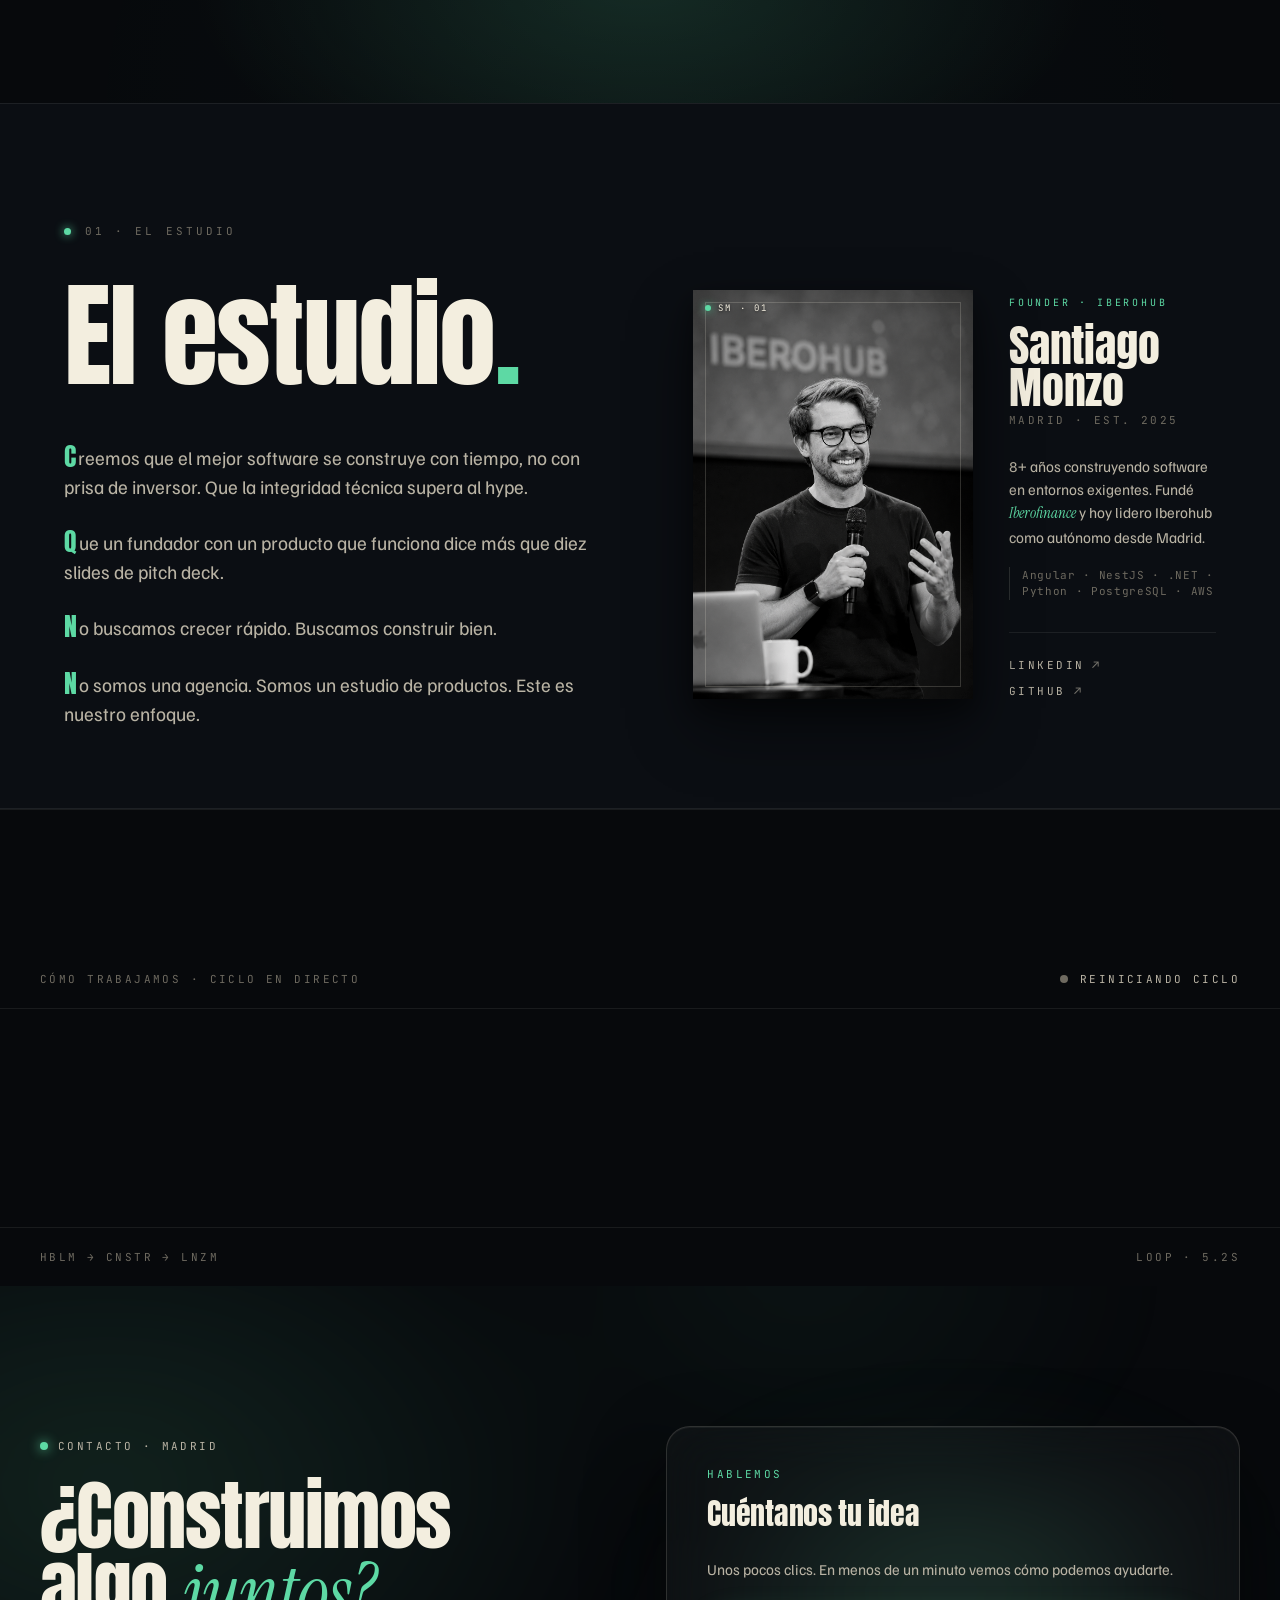
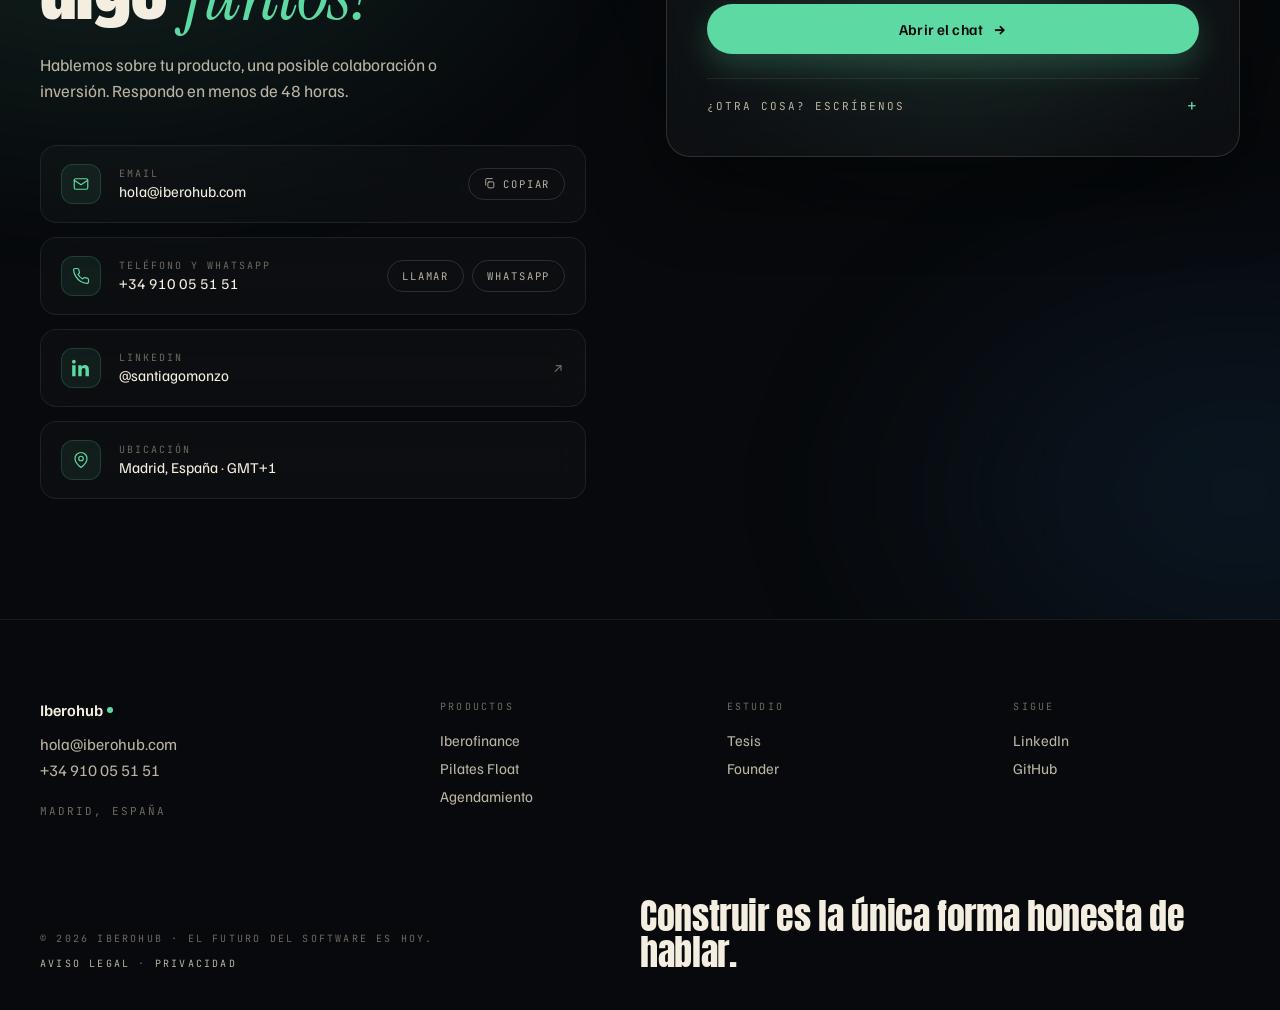
==== commit 8d51f29e: "feat(chat): flujo guiado alineado con AIVA en WhatsApp" ====
--- a/index.html
+++ b/index.html
@@ -438,12 +438,12 @@
                             </div>
                             <div class="hook-preview">
                                 <span class="hook-preview-label"><span class="dot" aria-hidden="true"></span>Chat · menos de 1 minuto</span>
-                                <p class="chat-msg chat-msg--bot hook-preview-msg"><span data-chat-welcome>Hola, soy el asistente de IberoHub. En un minuto vemos cómo podemos ayudarte.</span><span class="cursor" aria-hidden="true"></span></p>
+                                <p class="chat-msg chat-msg--bot hook-preview-msg"><span data-chat-welcome>Hola. Cuéntame qué tienes en mente y te ayudo a explicarlo. Después seguimos por WhatsApp con AIVA, la asistente de IberoHub.</span><span class="cursor" aria-hidden="true"></span></p>
                                 <button type="button" class="btn hook-primary chat-start" data-chat-start>Empezar <span class="arrow" aria-hidden="true">→</span></button>
                                 <p class="chat-legal" data-chat-legal></p>
                             </div>
                             <div class="meta-row" aria-hidden="true">
-                                <span>6 preguntas · sin registro</span>
+                                <span>Sin registro · sigue en WhatsApp</span>
                                 <span>est. iberohub · madrid</span>
                             </div>
                             <div class="chat" id="chat-panel" role="region" hidden></div>
--- a/assets/css/chatbot.css
+++ b/assets/css/chatbot.css
@@ -202,31 +202,37 @@
     animation: chat-in 0.28s ease both;
 }
 .chat-result p { margin: 0; }
-.chat-result-service {
-    margin: 0;
-    font-family: var(--font-display);
+.chat-result-title {
+    margin: 0;
+    font-family: var(--font-mono);
     font-weight: 400;
-    font-size: 26px;
-    line-height: 1.1;
-    letter-spacing: -0.01em;
-    color: var(--ink);
-    outline: none;
-}
-.chat-result-price {
-    font-family: var(--font-mono);
     font-size: 11px;
     letter-spacing: 0.18em;
     text-transform: uppercase;
     color: var(--mint);
-}
-.chat-result-summary { font-size: 15px; line-height: 1.45; color: var(--ink); }
-.chat-result-text { font-size: 15px; line-height: 1.45; color: var(--ink-dim); }
+    outline: none;
+}
+/* Vista previa del mensaje tal y como se abrirá en WhatsApp (con sus saltos de línea). */
+.chat-result-preview {
+    padding: 12px 14px;
+    border: 1px solid var(--line-2);
+    border-radius: 10px;
+    background: rgba(0, 0, 0, 0.25);
+    font-size: 14px;
+    line-height: 1.5;
+    color: var(--ink);
+    white-space: pre-line;
+    overflow-wrap: anywhere;
+}
 .chat-result-note { font-size: 13px; line-height: 1.4; color: var(--ink-dim); }
 .chat-result .chat-submit { margin-top: 6px; text-align: center; }
 
 /* ---------- Pie del chat ---------- */
 .meta-row.chat-footer {
     align-items: center;
+    justify-content: flex-start;
+    flex-wrap: wrap;
+    gap: 4px 18px;
     min-height: 22px;
     padding-top: 2px;
 }
